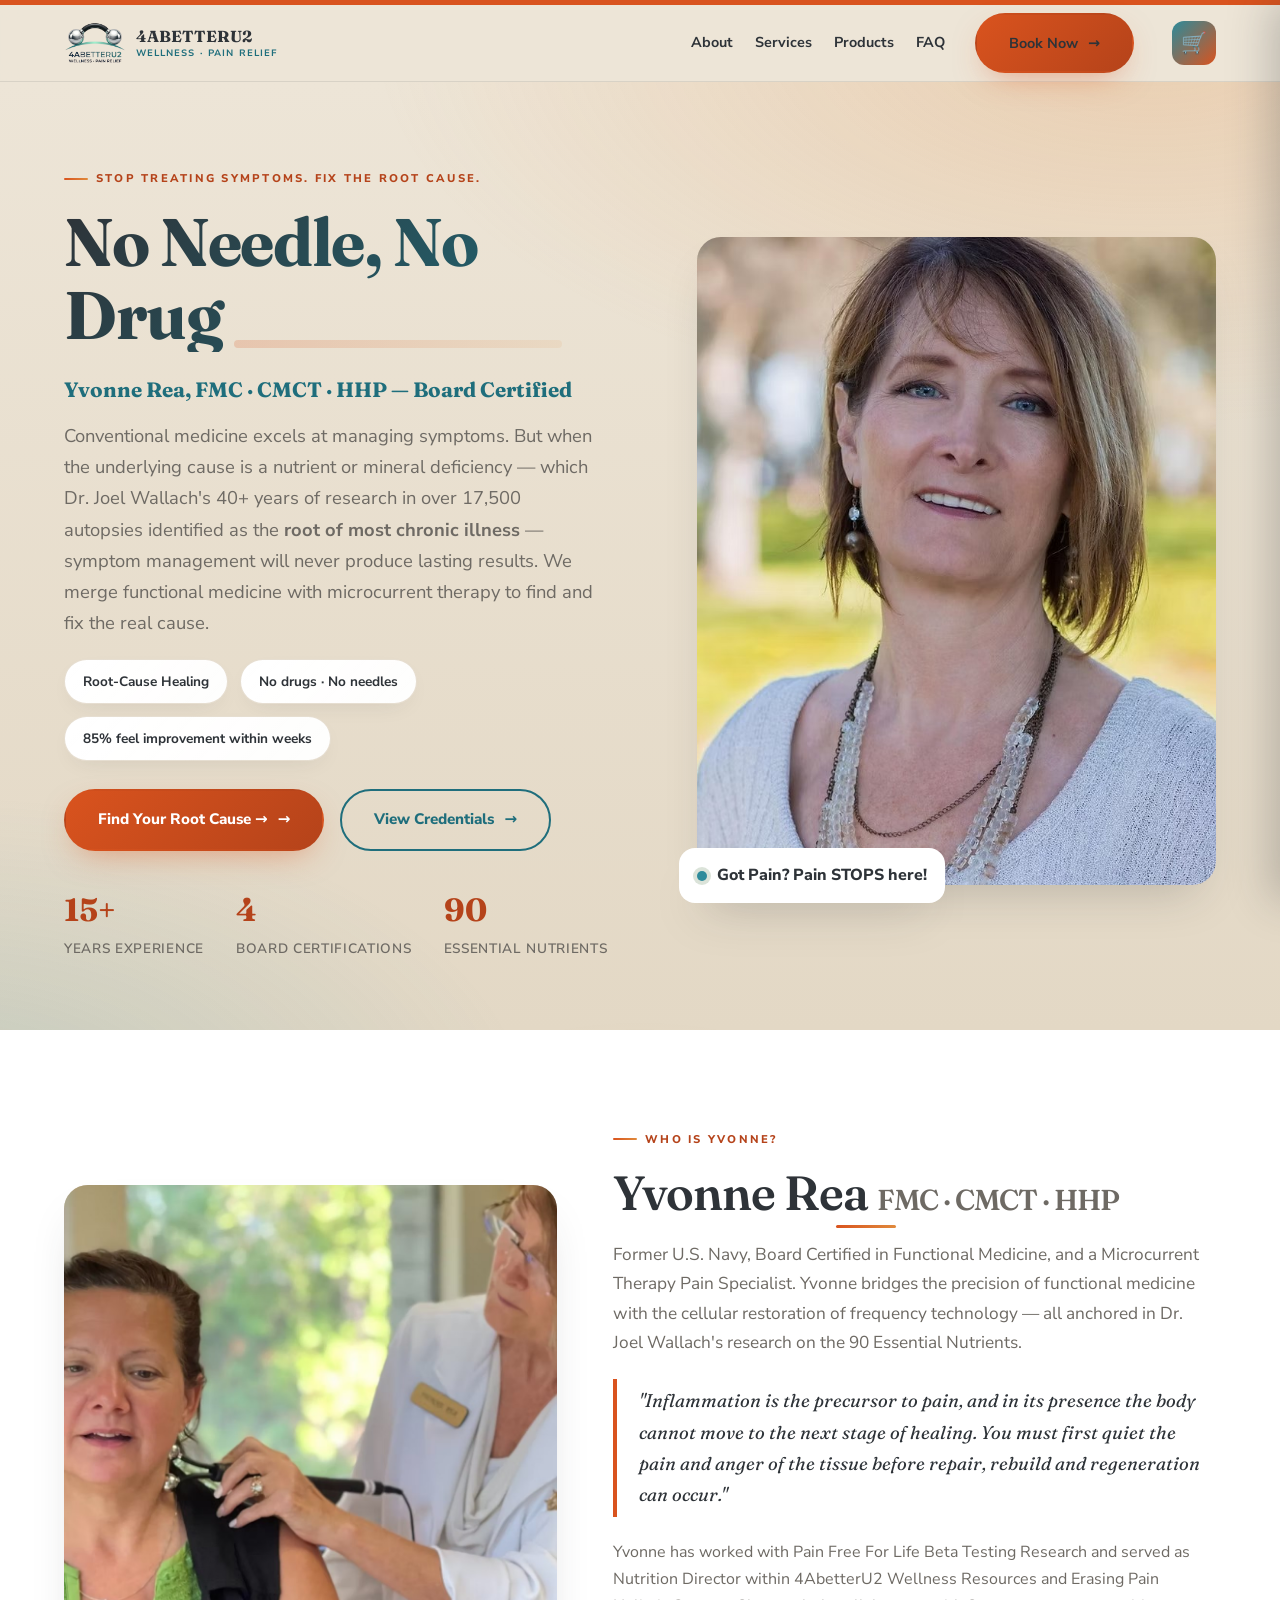
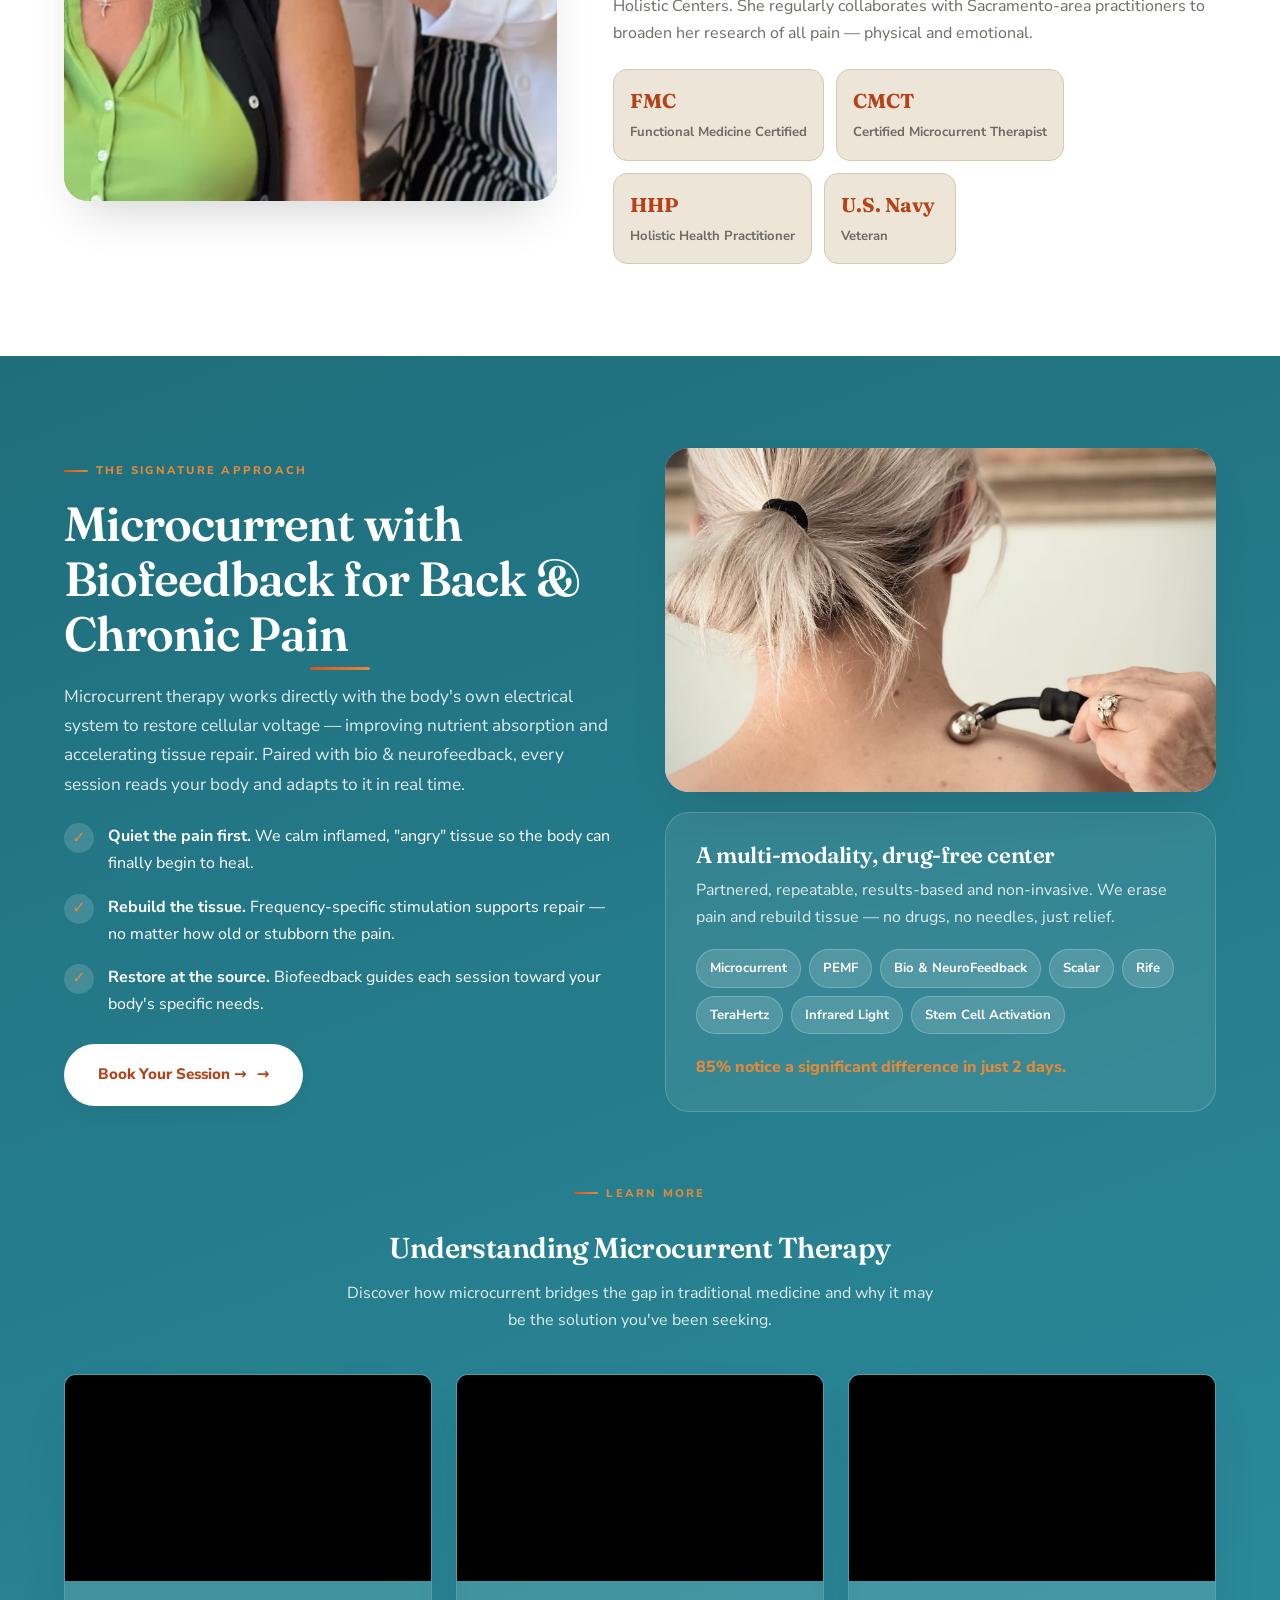
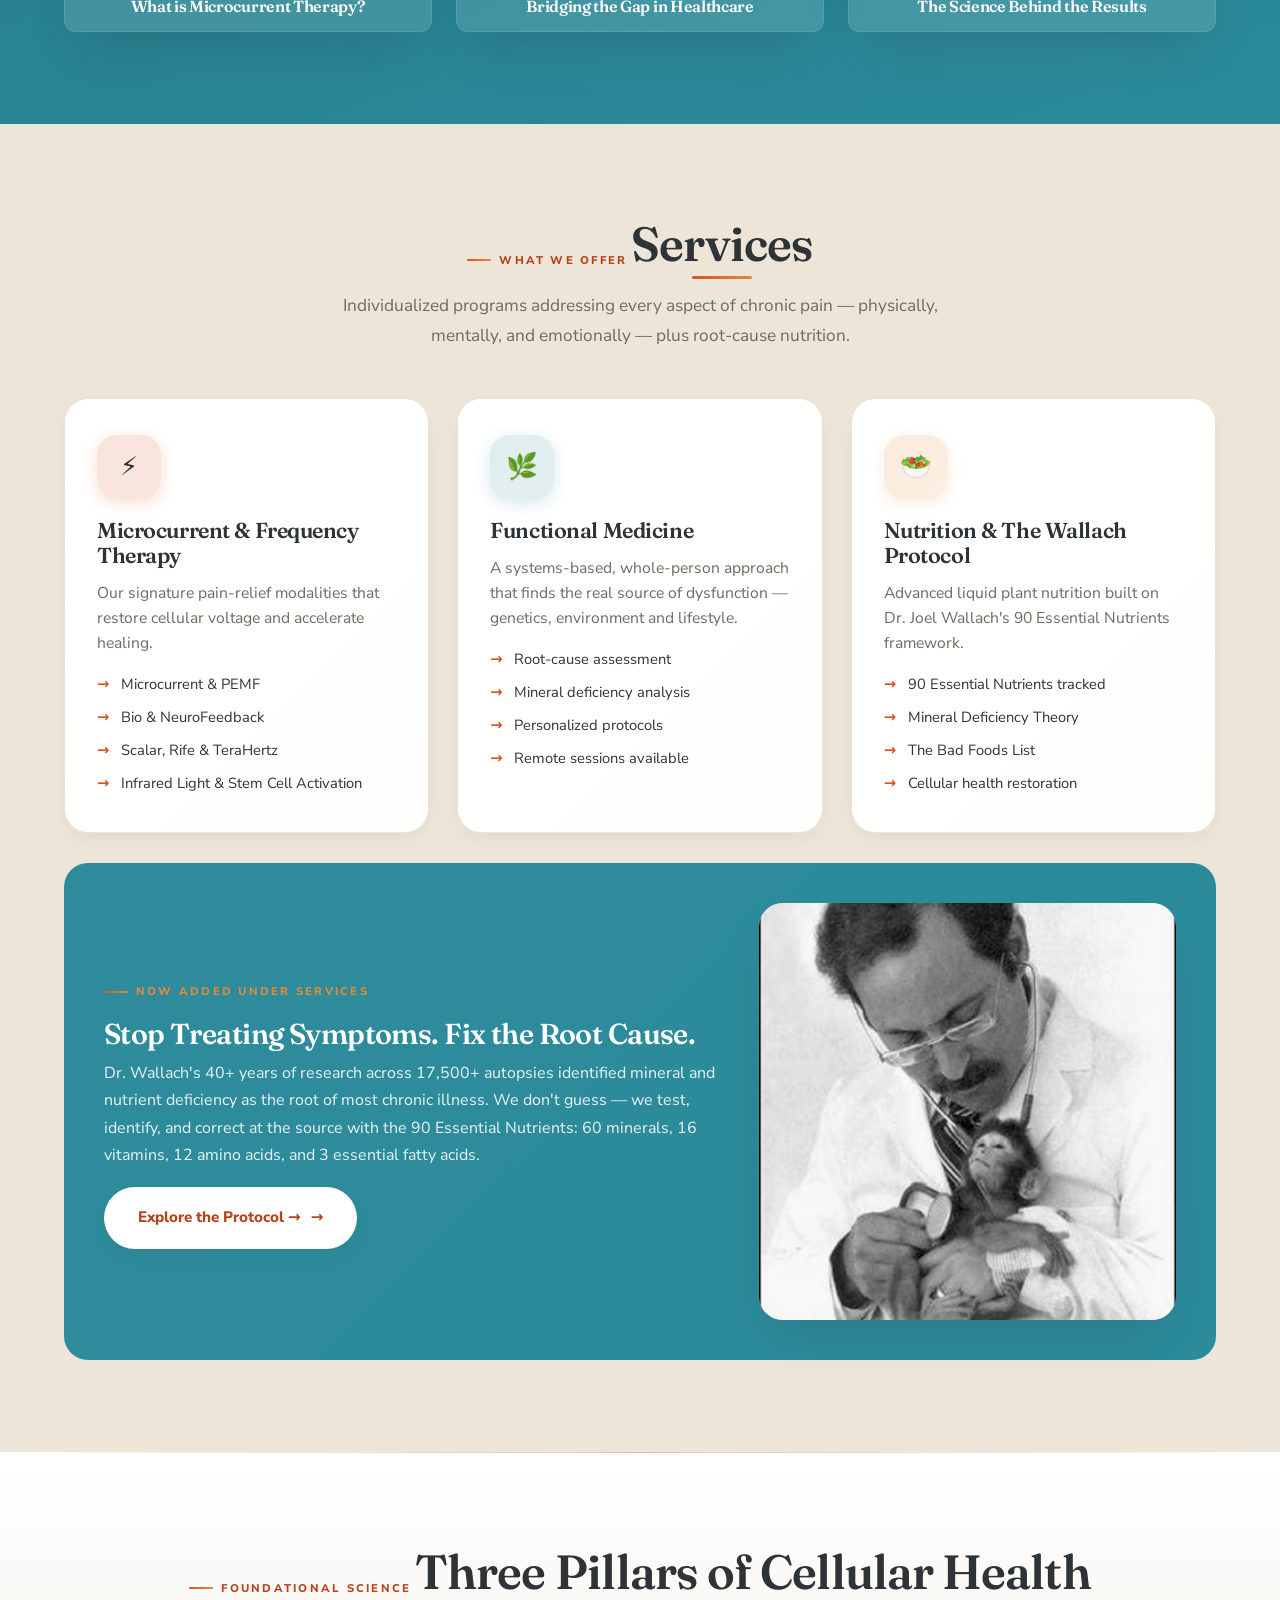
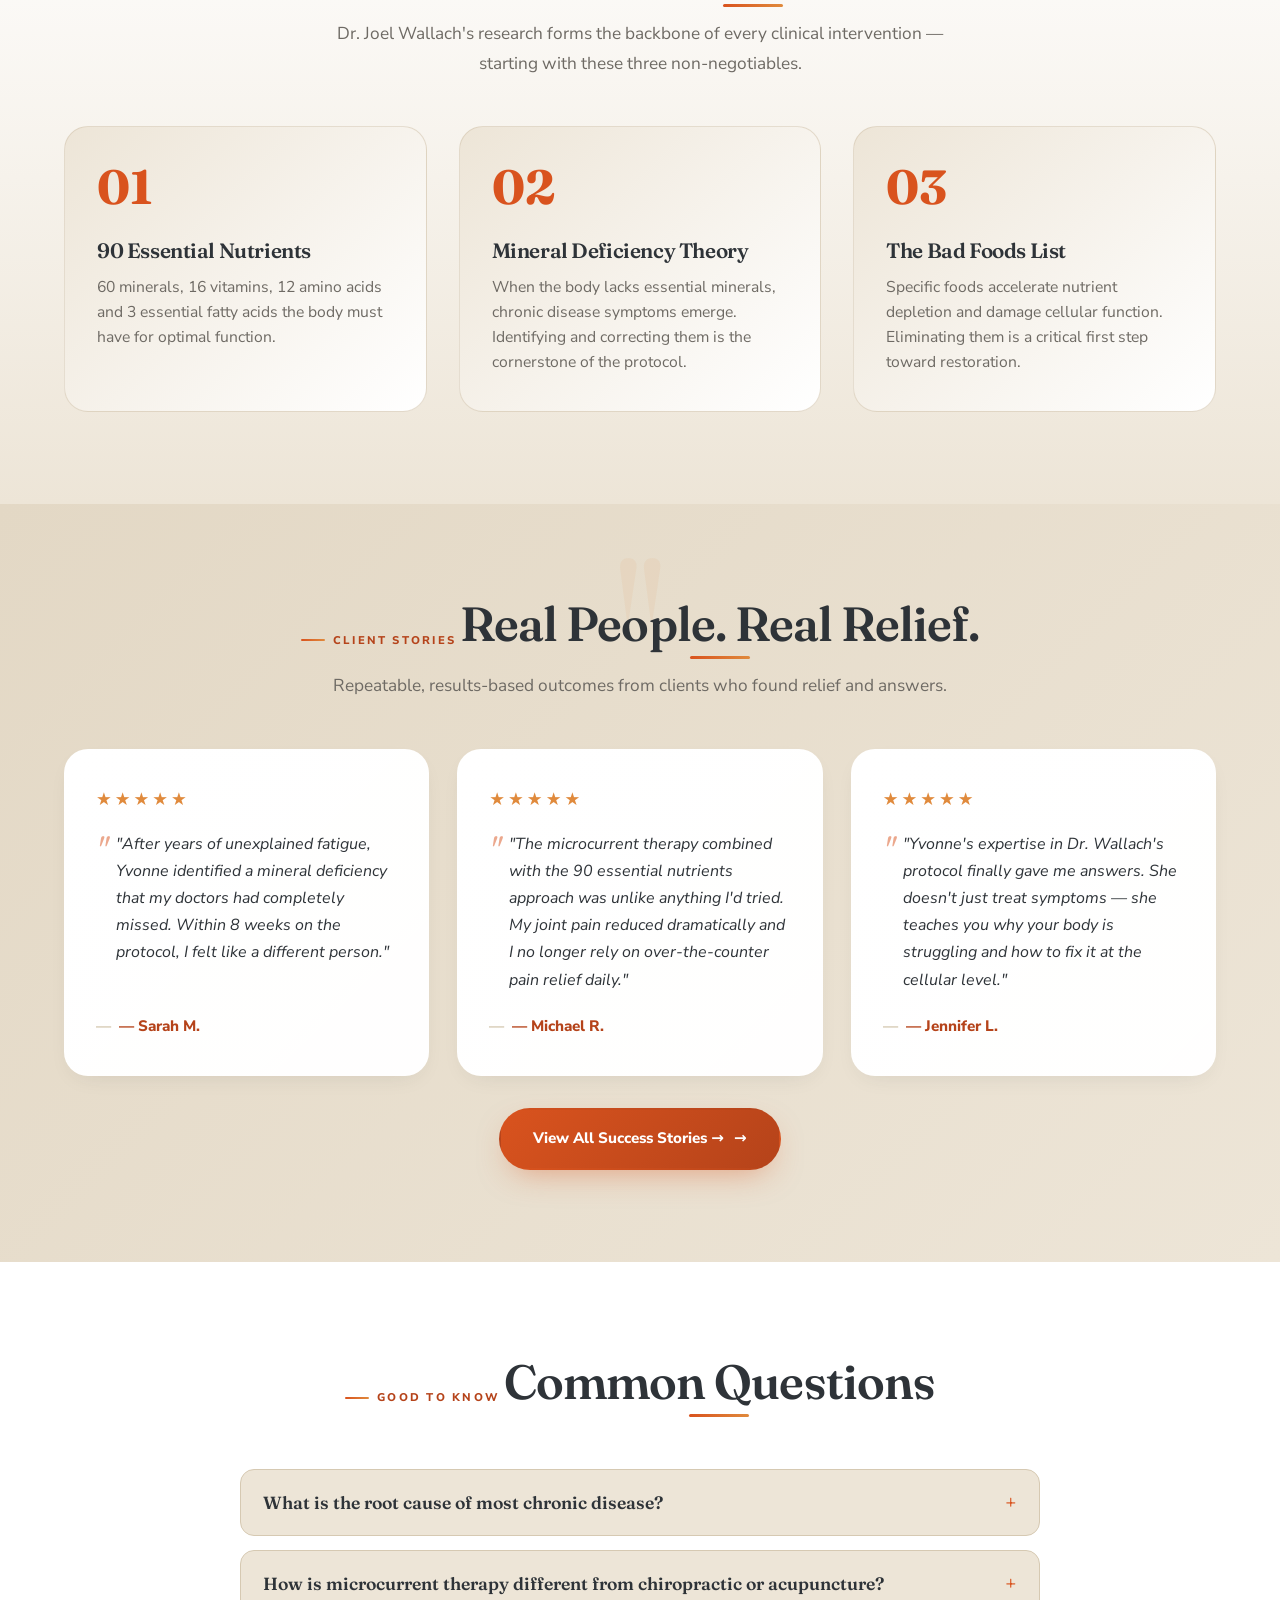
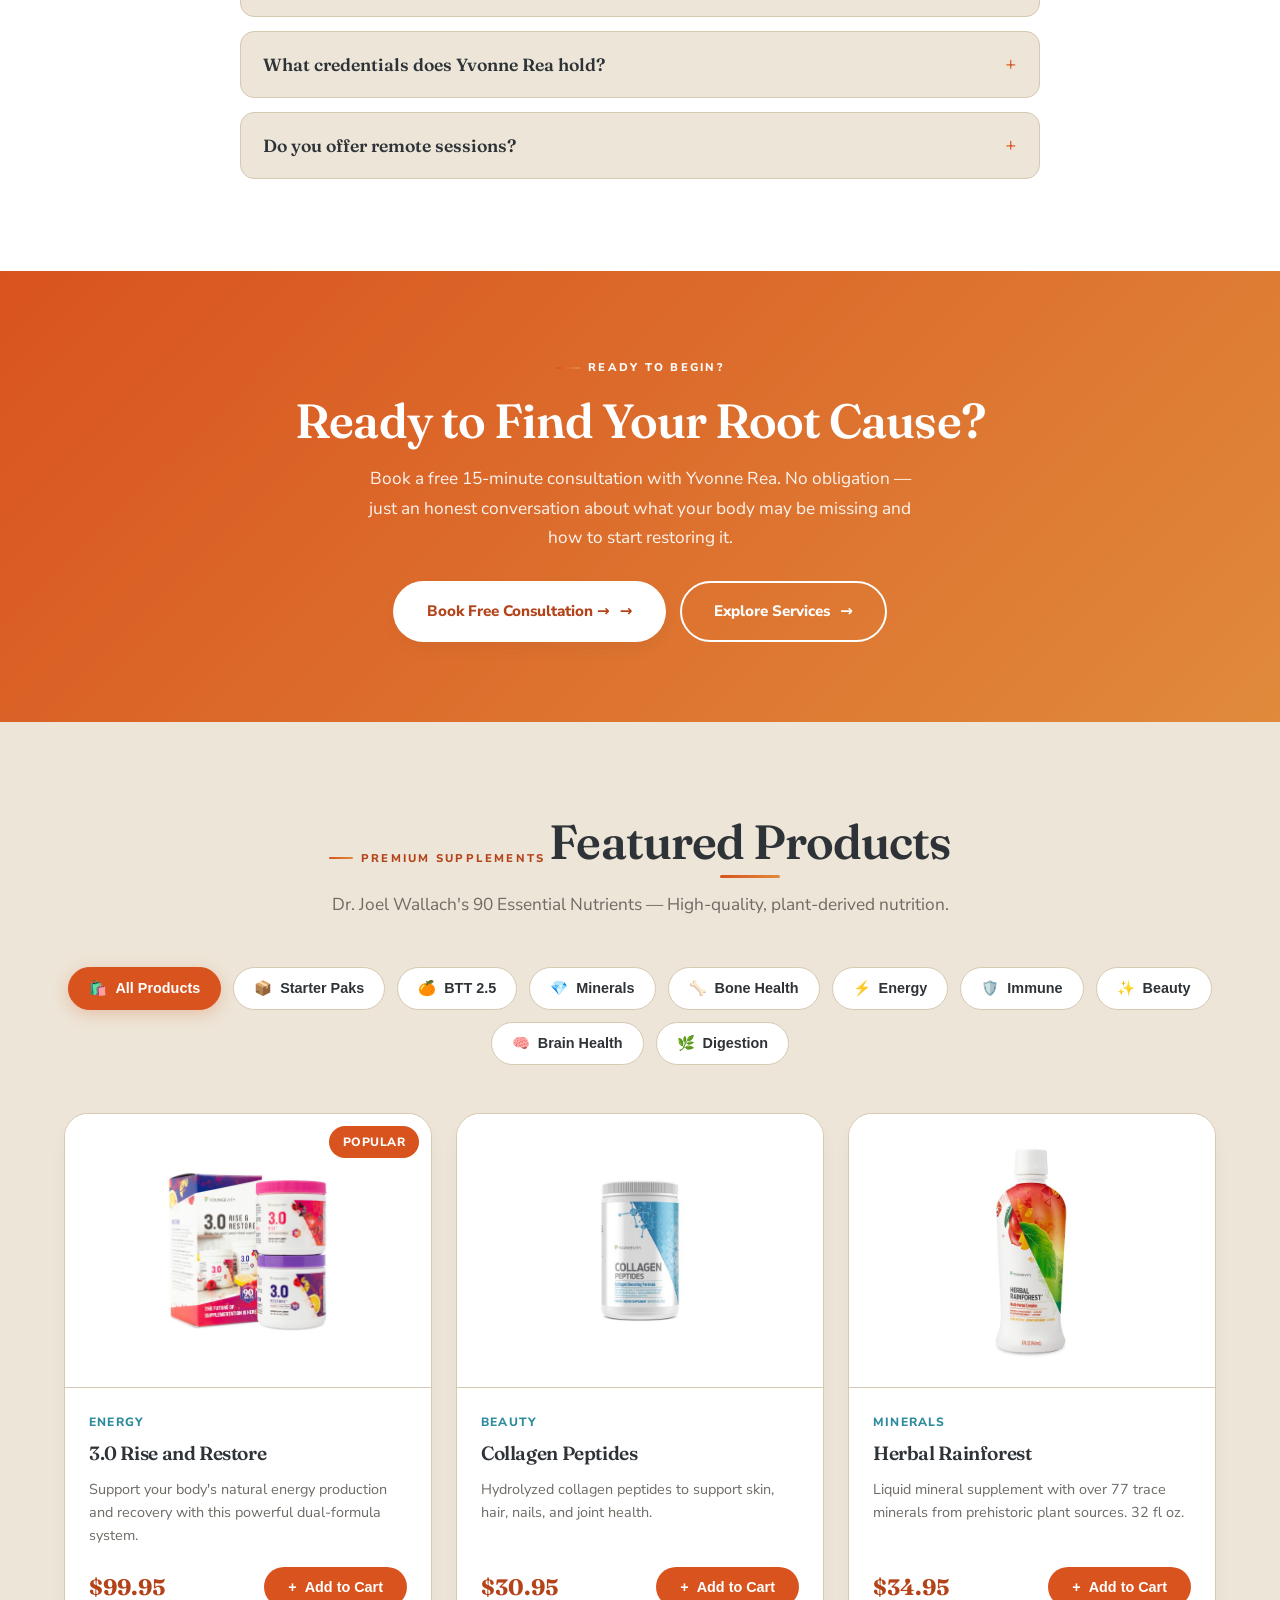
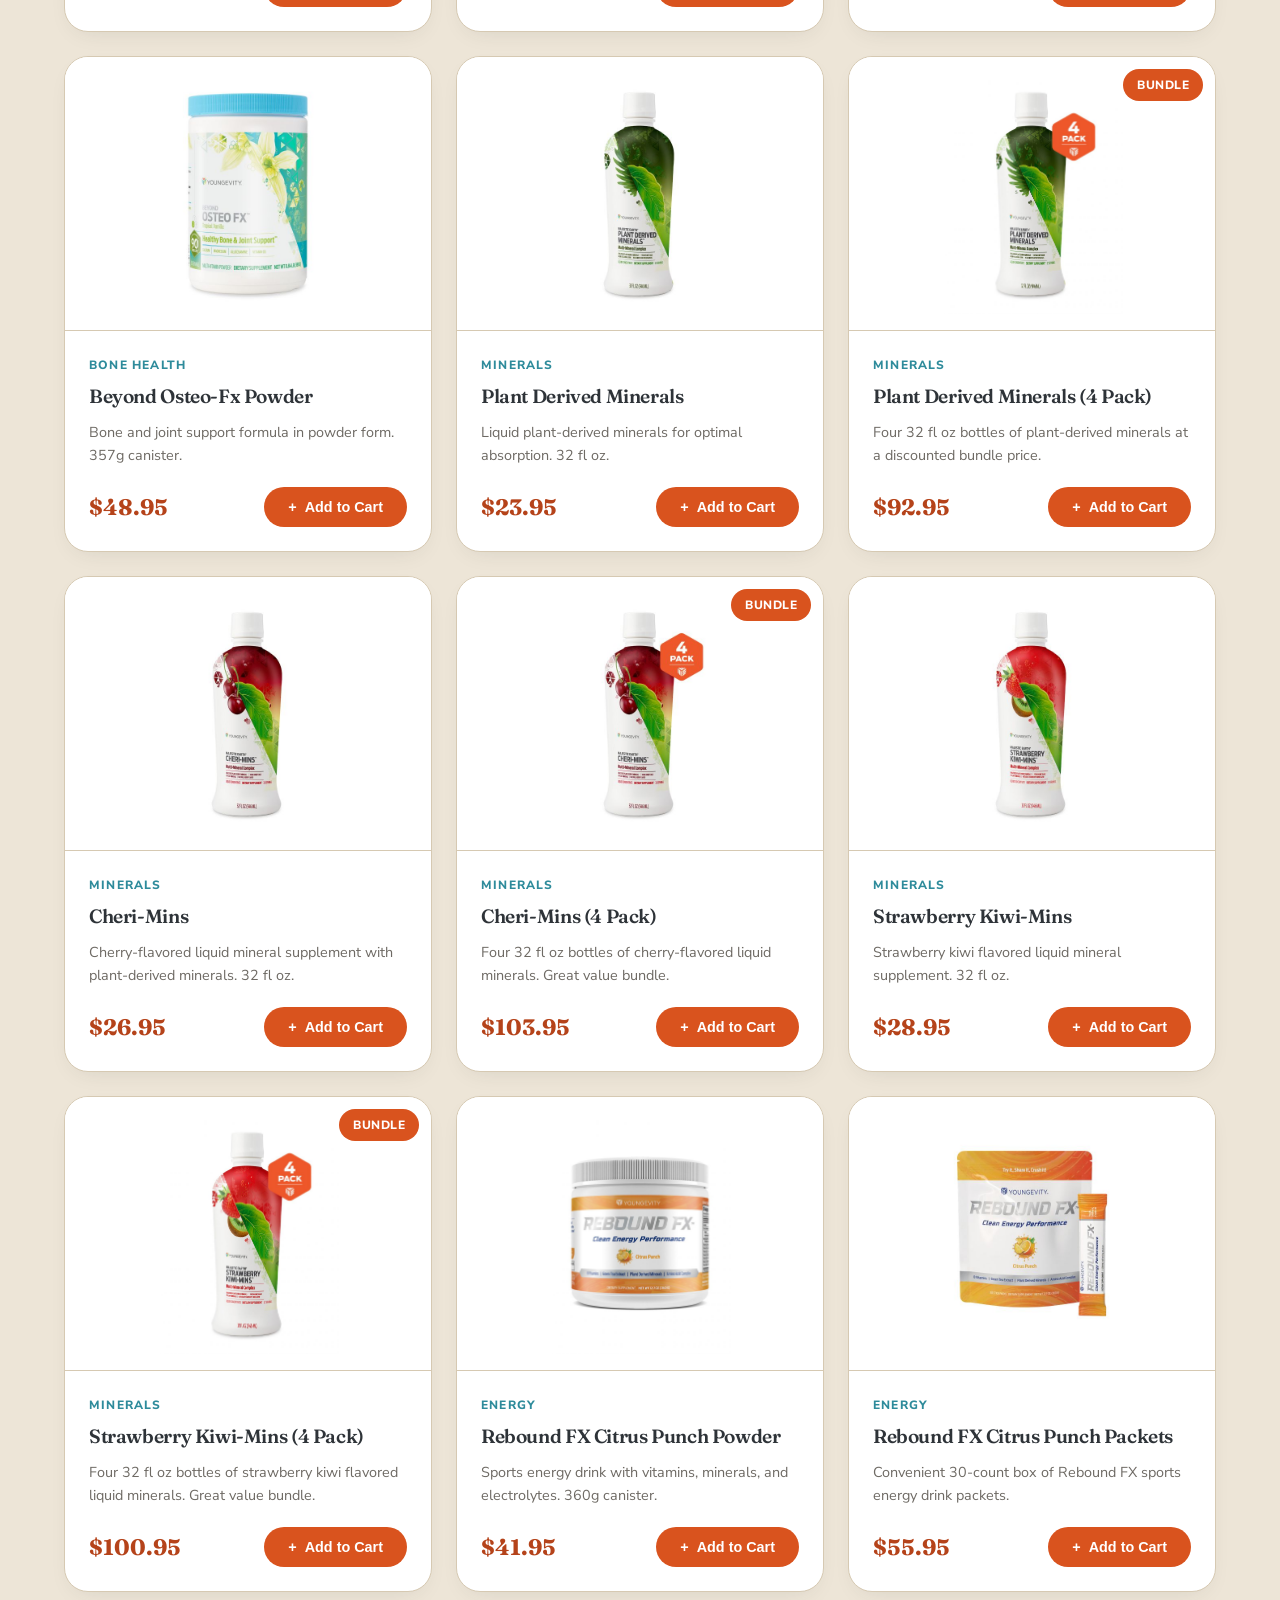
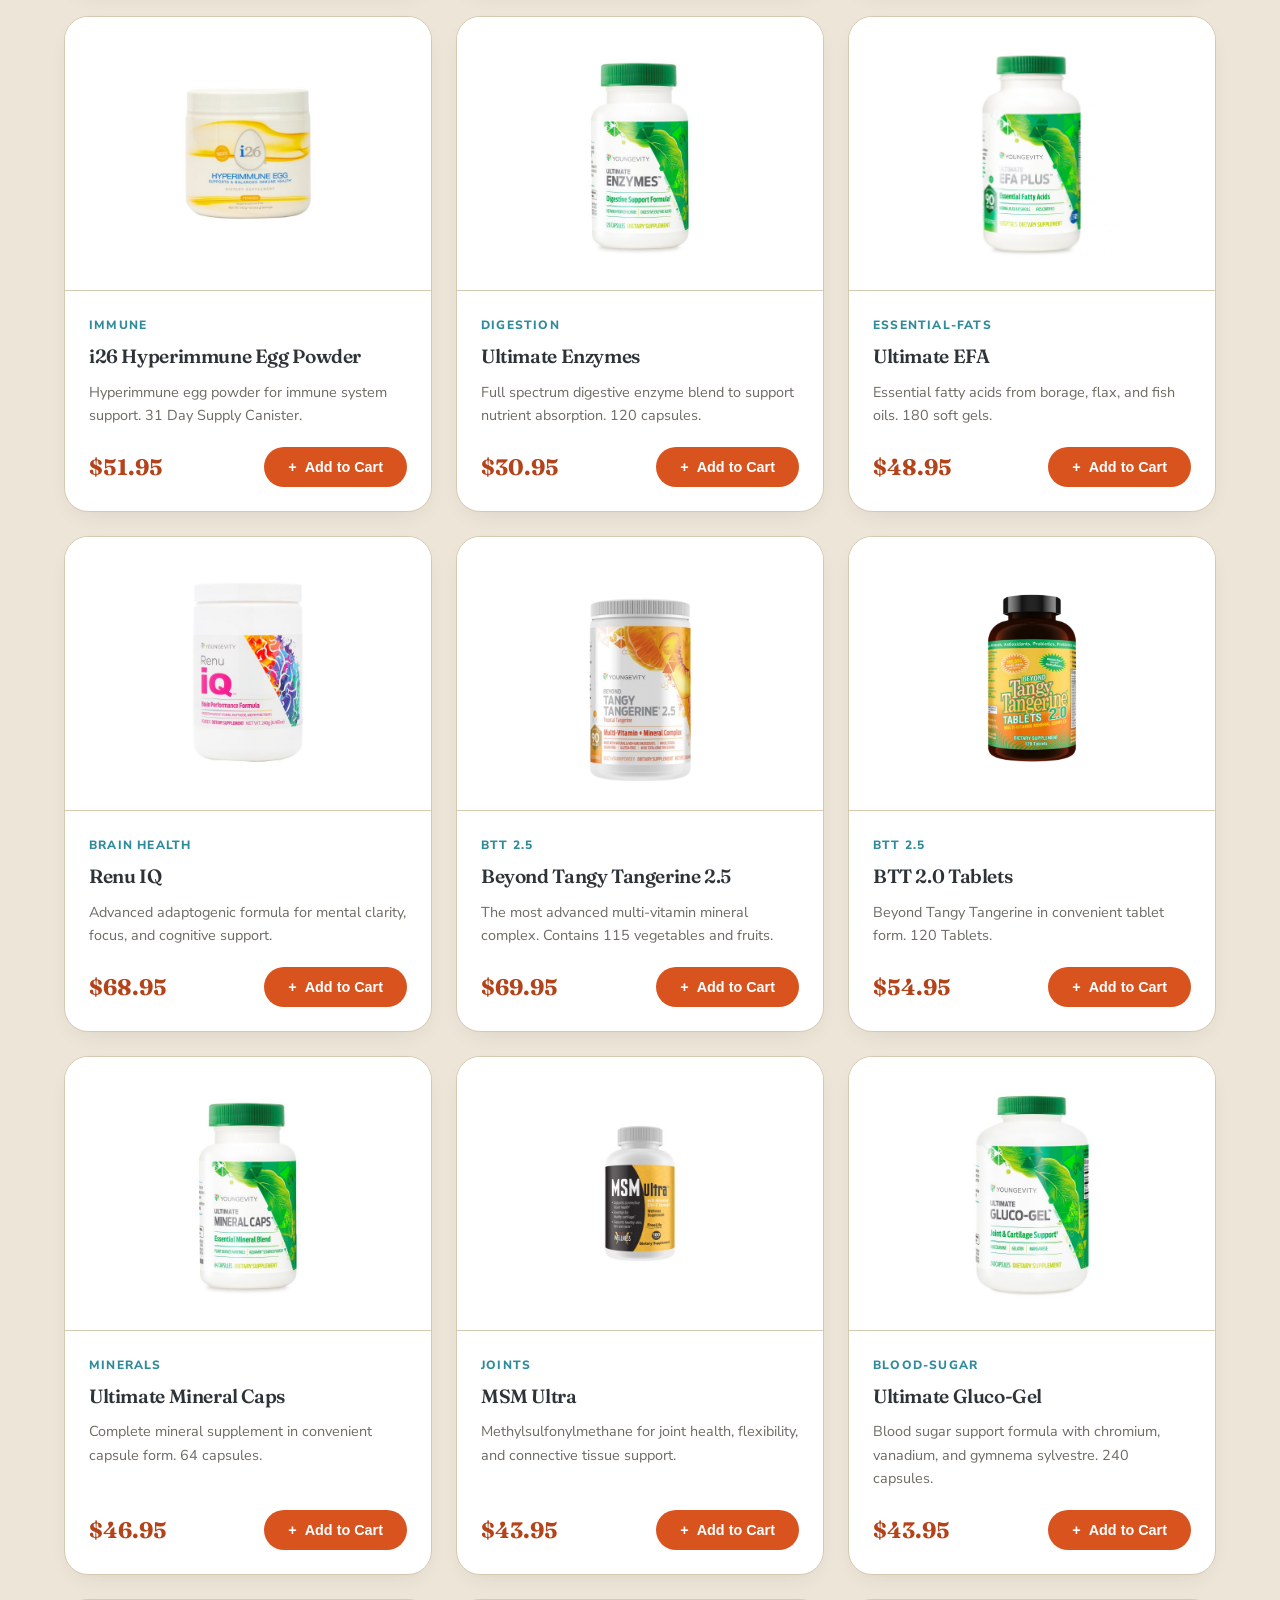
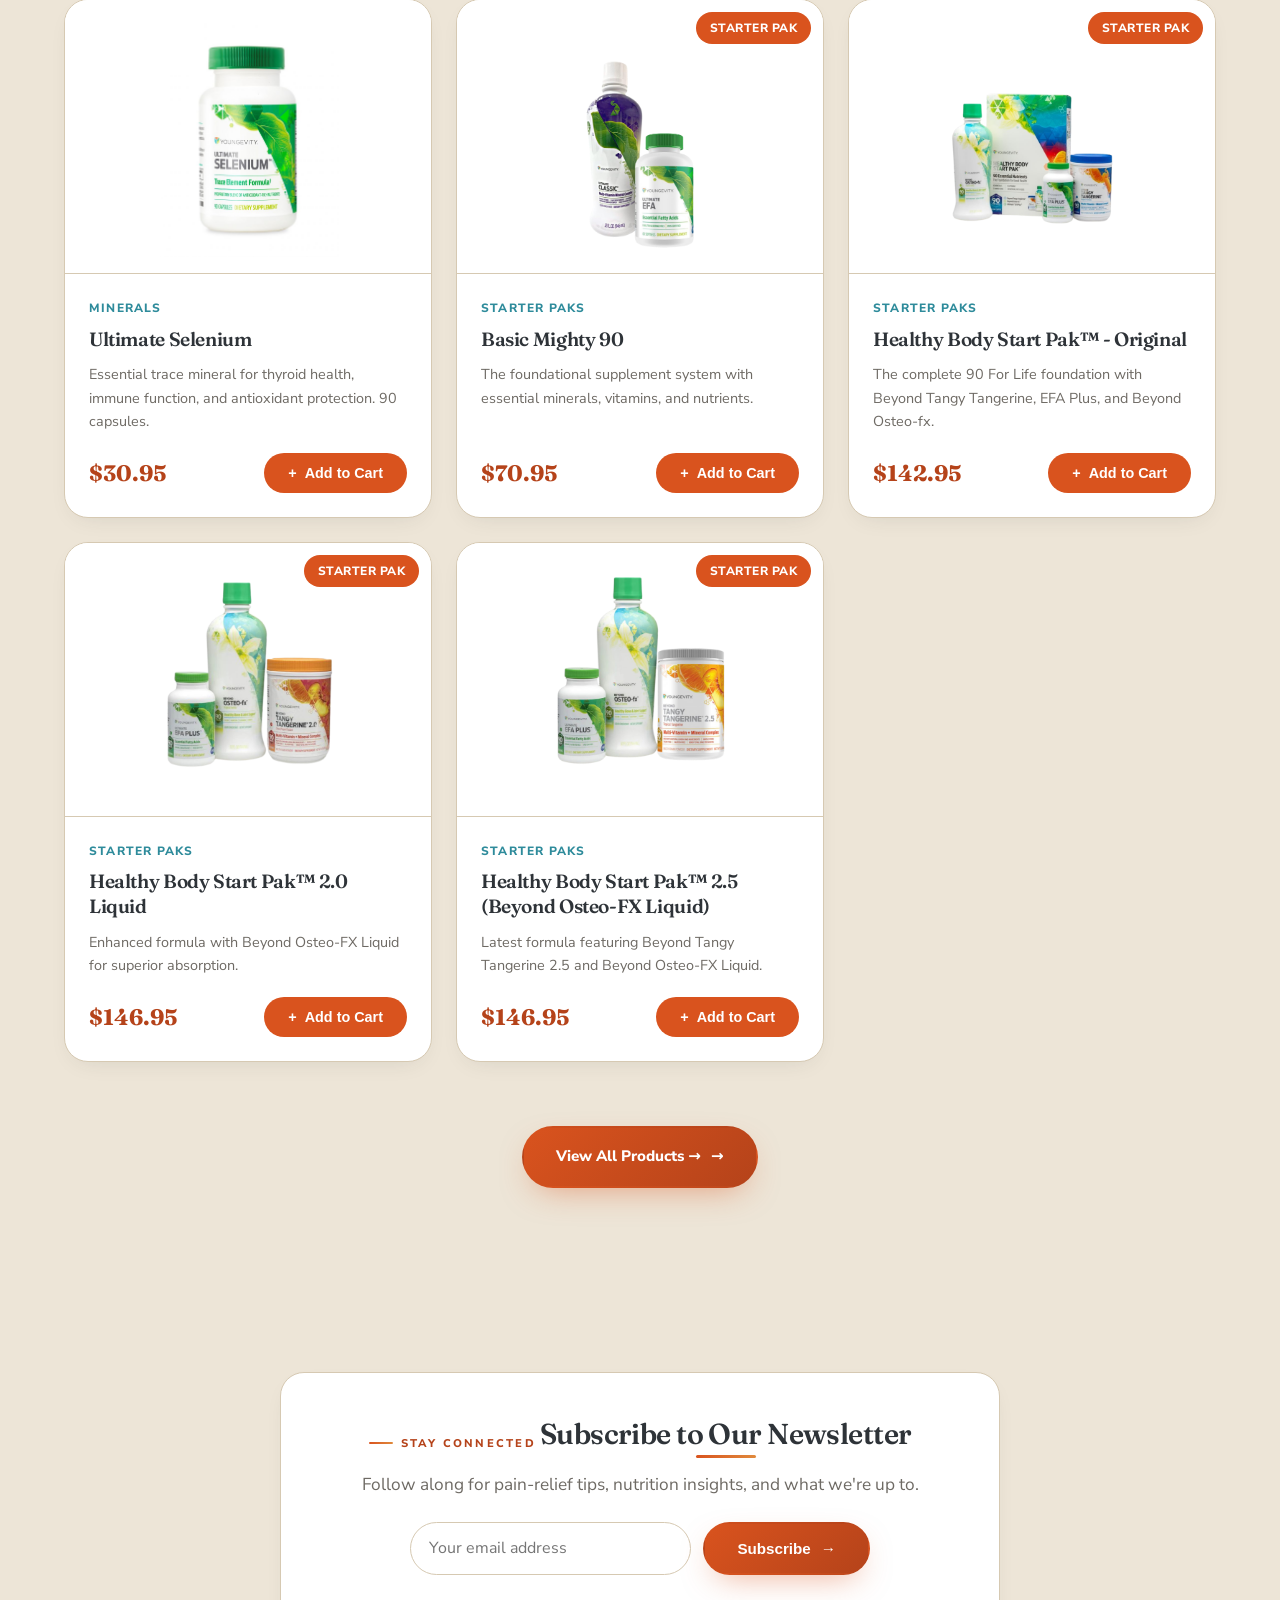
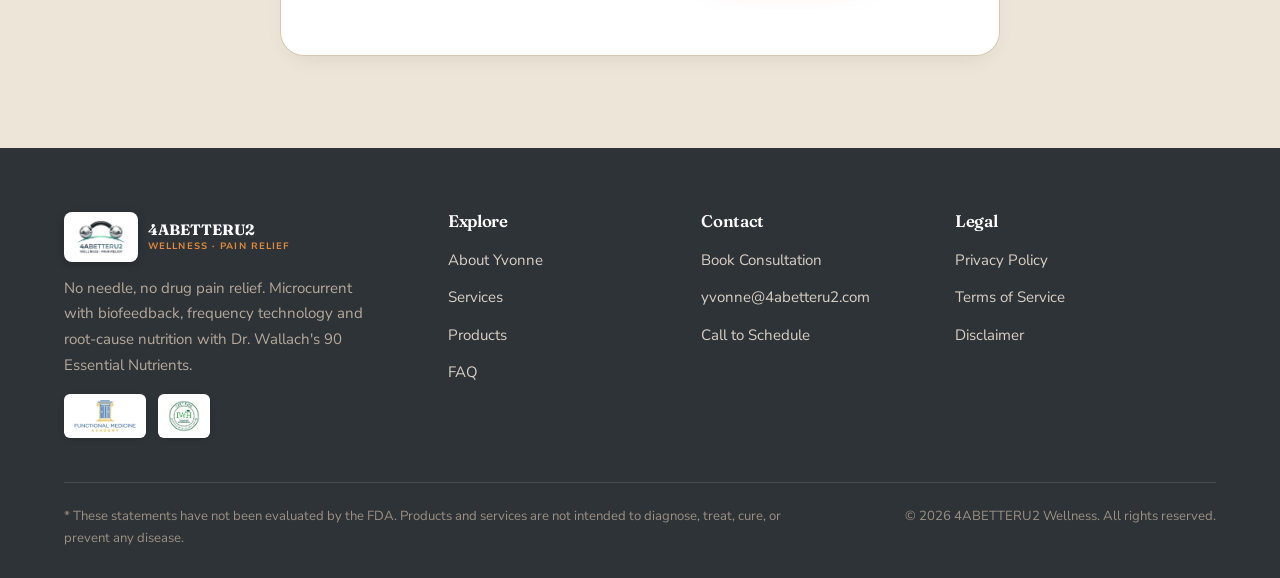
==== index.html @ 12b94f04 "Fix terminology: change 'Root-Cause Medicine' to 'Root-Cause Healing' - we use nutrition and therapi" ====
<!DOCTYPE html>
<html lang="en">
<head>
  <meta charset="UTF-8" />
  <meta name="viewport" content="width=device-width, initial-scale=1.0" />
  <meta http-equiv="X-UA-Compatible" content="IE=edge" />
  
  <!-- Primary SEO Meta Tags -->
  <title>4ABETTERU2 WELLNESS | Yvonne Rea — No Needle, No Drug Pain Relief</title>
  <meta name="description" content="Yvonne Rea, FMC · CMCT · HHP. No needle, no drug pain relief using Microcurrent with Biofeedback for back pain, plus root-cause nutrition with Dr. Wallach's 90 Essential Nutrients protocol. Book a free 15-minute consult." />
  <meta name="keywords" content="microcurrent therapy, biofeedback, chronic pain relief, back pain, Dr. Joel Wallach, 90 Essential Nutrients, Youngevity, functional medicine, holistic health, pain management without drugs" />
  <meta name="author" content="Yvonne Rea" />
  <meta name="robots" content="index, follow, max-image-preview:large, max-snippet:-1, max-video-preview:-1" />
  
  <!-- Canonical URL -->
  <link rel="canonical" href="https://www.4abetteru2.com/" />
  
  <!-- Open Graph / Facebook -->
  <meta property="og:type" content="website" />
  <meta property="og:url" content="https://www.4abetteru2.com/" />
  <meta property="og:title" content="4ABETTERU2 WELLNESS | Yvonne Rea — No Needle, No Drug Pain Relief" />
  <meta property="og:description" content="Experience lasting pain relief without drugs or needles. Microcurrent therapy with biofeedback plus Dr. Wallach's 90 Essential Nutrients protocol." />
  <meta property="og:image" content="https://www.4abetteru2.com/images/hero-yvonne.jpg" />
  <meta property="og:locale" content="en_US" />
  <meta property="og:site_name" content="4ABETTERU2 Wellness" />
  
  <!-- Twitter -->
  <meta property="twitter:card" content="summary_large_image" />
  <meta property="twitter:url" content="https://www.4abetteru2.com/" />
  <meta property="twitter:title" content="4ABETTERU2 WELLNESS | No Needle, No Drug Pain Relief" />
  <meta property="twitter:description" content="Experience lasting pain relief without drugs or needles. Microcurrent therapy with biofeedback." />
  <meta property="twitter:image" content="https://www.4abetteru2.com/images/hero-yvonne.jpg" />
  
  <!-- Favicon -->
  <link rel="icon" type="image/x-icon" href="images/favicon_io/favicon.ico" />
  <link rel="icon" type="image/png" sizes="16x16" href="images/favicon_io/favicon-16x16.png" />
  <link rel="icon" type="image/png" sizes="32x32" href="images/favicon_io/favicon-32x32.png" />
  <link rel="apple-touch-icon" sizes="180x180" href="images/favicon_io/apple-touch-icon.png" />
  <link rel="icon" type="image/png" sizes="192x192" href="images/favicon_io/android-chrome-192x192.png" />
  <link rel="icon" type="image/png" sizes="512x512" href="images/favicon_io/android-chrome-512x512.png" />
  <link rel="manifest" href="images/favicon_io/site.webmanifest" />
  
  <!-- Preconnect for Performance -->
  <link rel="preconnect" href="https://fonts.googleapis.com" />
  <link rel="preconnect" href="https://fonts.gstatic.com" crossorigin />
  <link rel="preconnect" href="https://www.youtube.com" />
  <link rel="preconnect" href="https://ygy1.com" />
  
  <!-- Stylesheets -->
  <link href="https://fonts.googleapis.com/css2?family=Fraunces:ital,opsz,wght@0,9..144,400;0,9..144,600;0,9..144,700;1,9..144,500&family=Nunito+Sans:wght@400;700;800;900&display=swap" rel="stylesheet" />
  <link rel="stylesheet" href="styles.css" />
  <link rel="stylesheet" href="cart.css" />
  
  <!-- Structured Data: Local Business -->
  <script type="application/ld+json">
  {
    "@context": "https://schema.org",
    "@type": "MedicalBusiness",
    "name": "4ABETTERU2 Wellness",
    "description": "No needle, no drug pain relief using Microcurrent with Biofeedback and Dr. Wallach's 90 Essential Nutrients protocol",
    "url": "https://www.4abetteru2.com/",
    "telephone": "+1-PHONE-NUMBER",
    "email": "yvonne@4abetteru2.com",
    "founder": {
      "@type": "Person",
      "name": "Yvonne Rea",
      "jobTitle": "Functional Medicine Certified Practitioner",
      "credential": "FMC, CMCT, HHP"
    },
    "medicalSpecialty": "Pain Management, Functional Medicine, Holistic Health",
    "serviceType": "Microcurrent Therapy, Biofeedback, Nutritional Consulting",
    "priceRange": "$$",
    "paymentAccepted": "Cash, Check, Credit Card",
    "openingHours": "Mo-Fr 09:00-17:00",
    "sameAs": [
      "https://dailywithdoc.com"
    ]
  }
  </script>
  
  <!-- Structured Data: Service -->
  <script type="application/ld+json">
  {
    "@context": "https://schema.org",
    "@type": "Service",
    "serviceType": "Pain Relief Therapy",
    "provider": {
      "@type": "MedicalBusiness",
      "name": "4ABETTERU2 Wellness"
    },
    "areaServed": {
      "@type": "Country",
      "name": "United States"
    },
    "hasOfferCatalog": {
      "@type": "OfferCatalog",
      "name": "Wellness Services",
      "itemListElement": [
        {
          "@type": "Offer",
          "itemOffered": {
            "@type": "Service",
            "name": "Microcurrent & Frequency Therapy"
          }
        },
        {
          "@type": "Offer",
          "itemOffered": {
            "@type": "Service",
            "name": "Functional Medicine Consultation"
          }
        },
        {
          "@type": "Offer",
          "itemOffered": {
            "@type": "Service",
            "name": "90 For Life Nutritional Protocol"
          }
        }
      ]
    }
  }
  </script>
</head>
<body>

  <!-- ============== HEADER ============== -->
  <header class="site-header">
    <div class="container nav">
      <a href="index.html" class="brand">
        <img src="images/logo.png" alt="4ABETTERU2 Wellness Logo" class="brand-logo" />
        <span>4ABETTERU2<small>Wellness · Pain Relief</small></span>
      </a>
      <nav>
        <button class="nav-toggle" id="navToggle" aria-label="Toggle navigation"><span></span><span></span><span></span></button>
        <ul class="nav-links" id="navLinks">
          <li><a href="about.html">About</a></li>
          <li><a href="services.html">Services</a></li>
          <li><a href="products.html">Products</a></li>
          <li><a href="faq.html">FAQ</a></li>
          <li class="nav-cta"><a href="contact.html" class="btn btn-primary">Book Now</a></li>
          <li class="cart-icon-wrap">
            <button id="cartToggle" class="cart-icon" aria-label="Shopping Cart">
              🛒
              <span class="cart-count" id="cartCount" style="display:none">0</span>
            </button>
          </li>
        </ul>
      </nav>
    </div>
  </header>

  <!-- ============== HERO ============== -->
  <section class="hero" id="home">
    <div class="container hero-grid">
      <div>
        <span class="eyebrow">Stop Treating Symptoms. Fix the Root Cause.</span>
        <h1>No Needle, No Drug <span class="accent">Pain Relief</span></h1>
        <p class="tagline">Yvonne Rea, FMC · CMCT · HHP — Board Certified</p>
        <p class="lead">Conventional medicine excels at managing symptoms. But when the underlying cause is a nutrient or mineral deficiency — which Dr. Joel Wallach's 40+ years of research in over 17,500 autopsies identified as the <strong>root of most chronic illness</strong> — symptom management will never produce lasting results. We merge functional medicine with microcurrent therapy to find and fix the real cause.</p>
        <div class="hero-badges">
          <span class="pill">Root-Cause Healing</span>
          <span class="pill">No drugs · No needles</span>
          <span class="pill">85% feel improvement within weeks</span>
        </div>
        <div class="hero-cta">
          <a href="contact.html" class="btn btn-primary">Find Your Root Cause →</a>
          <a href="about.html" class="btn btn-ghost">View Credentials</a>
        </div>
        <div class="hero-stat">
          <div><div class="num">15+</div><div class="lbl">Years Experience</div></div>
          <div><div class="num">4</div><div class="lbl">Board Certifications</div></div>
          <div><div class="num">90</div><div class="lbl">Essential Nutrients</div></div>
        </div>
      </div>
      <div class="hero-photo-wrap">
        <div class="photo-frame hero-photo">
          <img src="images/hero-yvonne.jpg" alt="Yvonne Rea helping a client" onerror="markEmpty(this)" />
          <span class="photo-label"><span class="ico">📷</span>Add your hero photo<br><code>images/hero-yvonne.jpg</code></span>
        </div>
        <div class="hero-photo-deco"><span class="dot"></span> Got Pain? Pain STOPS here!</div>
      </div>
    </div>
  </section>

  <!-- ============== WHO IS YVONNE ============== -->
  <section class="section about" id="about">
    <div class="container about-grid">
      <div class="photo-frame about-photo">
        <img src="images/yvonne-portrait.jpg" alt="Yvonne Rea, FMC CMCT HHP" onerror="markEmpty(this)" />
        <span class="photo-label"><span class="ico">📷</span>Add Yvonne's portrait<br><code>images/yvonne-portrait.jpg</code></span>
      </div>
      <div>
        <span class="eyebrow">Who Is Yvonne?</span>
        <h2 class="section-title">Yvonne Rea <span style="font-size:.6em;color:var(--muted)">FMC · CMCT · HHP</span></h2>
        <p class="section-lead" style="max-width:none">Former U.S. Navy, Board Certified in Functional Medicine, and a Microcurrent Therapy Pain Specialist. Yvonne bridges the precision of functional medicine with the cellular restoration of frequency technology &mdash; all anchored in Dr. Joel Wallach's research on the 90 Essential Nutrients.</p>
        <blockquote class="quote">"Inflammation is the precursor to pain, and in its presence the body cannot move to the next stage of healing. You must first quiet the pain and anger of the tissue before repair, rebuild and regeneration can occur."</blockquote>
        <p style="color:var(--muted)">Yvonne has worked with Pain Free For Life Beta Testing Research and served as Nutrition Director within 4AbetterU2 Wellness Resources and Erasing Pain Holistic Centers. She regularly collaborates with Sacramento-area practitioners to broaden her research of all pain &mdash; physical and emotional.</p>
        <div class="creds">
          <div class="cred"><b>FMC</b><span>Functional Medicine Certified</span></div>
          <div class="cred"><b>CMCT</b><span>Certified Microcurrent Therapist</span></div>
          <div class="cred"><b>HHP</b><span>Holistic Health Practitioner</span></div>
          <div class="cred"><b>U.S. Navy</b><span>Veteran</span></div>
        </div>
      </div>
    </div>
  </section>

  <!-- ============== MICROCURRENT + BIOFEEDBACK FEATURE ============== -->
  <section class="section feature" id="microcurrent">
    <div class="container">
      <div class="feature-grid">
        <div>
          <span class="eyebrow">The Signature Approach</span>
          <h2 class="section-title">Microcurrent with Biofeedback for Back &amp; Chronic Pain</h2>
          <p class="section-lead">Microcurrent therapy works directly with the body's own electrical system to restore cellular voltage &mdash; improving nutrient absorption and accelerating tissue repair. Paired with bio &amp; neurofeedback, every session reads your body and adapts to it in real time.</p>
          <ul class="feature-list">
            <li><span class="tick">✓</span><span><strong>Quiet the pain first.</strong> We calm inflamed, "angry" tissue so the body can finally begin to heal.</span></li>
            <li><span class="tick">✓</span><span><strong>Rebuild the tissue.</strong> Frequency-specific stimulation supports repair &mdash; no matter how old or stubborn the pain.</span></li>
            <li><span class="tick">✓</span><span><strong>Restore at the source.</strong> Biofeedback guides each session toward your body's specific needs.</span></li>
          </ul>
          <a href="#contact" class="btn btn-light" style="margin-top:26px">Book Your Session →</a>
        </div>
        <div class="feature-visual">
        <div class="photo-frame feature-photo">
          <img src="images/microcurrent.jpg" alt="Microcurrent therapy applied to the back" onerror="markEmpty(this)" />
          <span class="photo-label"><span class="ico">📷</span>Add a treatment photo<br><code>images/microcurrent.jpg</code></span>
        </div>
        <div class="feature-card">
          <h3>A multi-modality, drug-free center</h3>
          <p style="color:rgba(255,255,255,.85)">Partnered, repeatable, results-based and non-invasive. We erase pain and rebuild tissue &mdash; no drugs, no needles, just relief.</p>
          <div class="modality-chips">
            <span>Microcurrent</span><span>PEMF</span><span>Bio &amp; NeuroFeedback</span>
            <span>Scalar</span><span>Rife</span><span>TeraHertz</span>
            <span>Infrared Light</span><span>Stem Cell Activation</span>
          </div>
          <p style="margin-top:20px;font-weight:800;color:var(--gold)">85% notice a significant difference in just 2 days.</p>
        </div>
        </div>
      </div>
      
      <!-- Educational Videos -->
      <div class="video-section" style="margin-top: 64px;">
        <div class="center" style="margin-bottom: 40px;">
          <span class="eyebrow" style="color: var(--gold);">Learn More</span>
          <h3 style="font-size: 1.8rem; color: #fff; margin-top: 12px;">Understanding Microcurrent Therapy</h3>
          <p style="color: rgba(255,255,255,0.85); max-width: 600px; margin: 16px auto 0;">Discover how microcurrent bridges the gap in traditional medicine and why it may be the solution you've been seeking.</p>
        </div>
        <div class="video-grid" style="grid-template-columns: repeat(3, 1fr);">
          <div class="video-card">
            <div class="video-wrap">
              <iframe 
                src="https://www.youtube.com/embed/eZuGCB9DbtA" 
                title="What is Microcurrent Therapy"
                frameborder="0" 
                allow="accelerometer; autoplay; clipboard-write; encrypted-media; gyroscope; picture-in-picture" 
                allowfullscreen>
              </iframe>
            </div>
            <h3>What is Microcurrent Therapy?</h3>
          </div>
          <div class="video-card">
            <div class="video-wrap">
              <iframe 
                src="https://www.youtube.com/embed/bnw_QSwsF90" 
                title="Bridging the Gap in Healthcare"
                frameborder="0" 
                allow="accelerometer; autoplay; clipboard-write; encrypted-media; gyroscope; picture-in-picture" 
                allowfullscreen>
              </iframe>
            </div>
            <h3>Bridging the Gap in Healthcare</h3>
          </div>
          <div class="video-card">
            <div class="video-wrap">
              <iframe 
                src="https://www.youtube.com/embed/mUH4Co2wE-I" 
                title="The Science Behind Microcurrent"
                frameborder="0" 
                allow="accelerometer; autoplay; clipboard-write; encrypted-media; gyroscope; picture-in-picture" 
                allowfullscreen>
              </iframe>
            </div>
            <h3>The Science Behind the Results</h3>
          </div>
        </div>
      </div>
    </div>
  </section>

  <!-- ============== SERVICES (with NUTRITION under services) ============== -->
  <section class="section services" id="services">
    <div class="container">
      <div class="center">
        <span class="eyebrow">What We Offer</span>
        <h2 class="section-title">Services</h2>
        <p class="section-lead">Individualized programs addressing every aspect of chronic pain &mdash; physically, mentally, and emotionally &mdash; plus root-cause nutrition.</p>
      </div>
      <div class="service-cards">
        <div class="s-card">
          <div class="s-icon coral">⚡</div>
          <h3>Microcurrent &amp; Frequency Therapy</h3>
          <p>Our signature pain-relief modalities that restore cellular voltage and accelerate healing.</p>
          <ul>
            <li>Microcurrent &amp; PEMF</li>
            <li>Bio &amp; NeuroFeedback</li>
            <li>Scalar, Rife &amp; TeraHertz</li>
            <li>Infrared Light &amp; Stem Cell Activation</li>
          </ul>
        </div>
        <div class="s-card">
          <div class="s-icon sage">🌿</div>
          <h3>Functional Medicine</h3>
          <p>A systems-based, whole-person approach that finds the real source of dysfunction &mdash; genetics, environment and lifestyle.</p>
          <ul>
            <li>Root-cause assessment</li>
            <li>Mineral deficiency analysis</li>
            <li>Personalized protocols</li>
            <li>Remote sessions available</li>
          </ul>
        </div>
        <div class="s-card">
          <div class="s-icon gold">🥗</div>
          <h3>Nutrition &amp; The Wallach Protocol</h3>
          <p>Advanced liquid plant nutrition built on Dr. Joel Wallach's 90 Essential Nutrients framework.</p>
          <ul>
            <li>90 Essential Nutrients tracked</li>
            <li>Mineral Deficiency Theory</li>
            <li>The Bad Foods List</li>
            <li>Cellular health restoration</li>
          </ul>
        </div>
      </div>

      <!-- Nutrition banner -->
      <div class="nutrition-banner" id="nutrition">
        <div>
          <span class="eyebrow">Now Added Under Services</span>
          <h3>Stop Treating Symptoms. Fix the Root Cause.</h3>
          <p>Dr. Wallach's 40+ years of research across 17,500+ autopsies identified mineral and nutrient deficiency as the root of most chronic illness. We don't guess &mdash; we test, identify, and correct at the source with the 90 Essential Nutrients: 60 minerals, 16 vitamins, 12 amino acids, and 3 essential fatty acids.</p>
          <a href="products.html" class="btn btn-light" style="margin-top:18px">Explore the Protocol →</a>
        </div>
        <div class="photo-frame" style="aspect-ratio:1/1">
          <img src="images/Dr%20Wallach.jpg" alt="Dr. Joel Wallach - Founder of the 90 Essential Nutrients protocol" />
        </div>
      </div>
    </div>
  </section>

  <!-- ============== THREE PILLARS ============== -->
  <section class="section pillars">
    <div class="container">
      <div class="center">
        <span class="eyebrow">Foundational Science</span>
        <h2 class="section-title">Three Pillars of Cellular Health</h2>
        <p class="section-lead">Dr. Joel Wallach's research forms the backbone of every clinical intervention &mdash; starting with these three non-negotiables.</p>
      </div>
      <div class="pillar-cards">
        <div class="p-card"><div class="num">01</div><h3>90 Essential Nutrients</h3><p>60 minerals, 16 vitamins, 12 amino acids and 3 essential fatty acids the body must have for optimal function.</p></div>
        <div class="p-card"><div class="num">02</div><h3>Mineral Deficiency Theory</h3><p>When the body lacks essential minerals, chronic disease symptoms emerge. Identifying and correcting them is the cornerstone of the protocol.</p></div>
        <div class="p-card"><div class="num">03</div><h3>The Bad Foods List</h3><p>Specific foods accelerate nutrient depletion and damage cellular function. Eliminating them is a critical first step toward restoration.</p></div>
      </div>
    </div>
  </section>

  <!-- ============== TESTIMONIALS ============== -->
  <section class="section testimonials" id="stories">
    <div class="container">
      <div class="center">
        <span class="eyebrow">Client Stories</span>
        <h2 class="section-title">Real People. Real Relief.</h2>
        <p class="section-lead">Repeatable, results-based outcomes from clients who found relief and answers.</p>
      </div>
      <div class="t-cards">
        <div class="t-card"><div class="stars">★★★★★</div><p>"After years of unexplained fatigue, Yvonne identified a mineral deficiency that my doctors had completely missed. Within 8 weeks on the protocol, I felt like a different person."</p><div class="who">— Sarah M.</div></div>
        <div class="t-card"><div class="stars">★★★★★</div><p>"The microcurrent therapy combined with the 90 essential nutrients approach was unlike anything I'd tried. My joint pain reduced dramatically and I no longer rely on over-the-counter pain relief daily."</p><div class="who">— Michael R.</div></div>
        <div class="t-card"><div class="stars">★★★★★</div><p>"Yvonne's expertise in Dr. Wallach's protocol finally gave me answers. She doesn't just treat symptoms — she teaches you why your body is struggling and how to fix it at the cellular level."</p><div class="who">— Jennifer L.</div></div>
      </div>
      <div class="center" style="margin-top: 32px;">
        <a href="success-stories.html" class="btn btn-primary">View All Success Stories →</a>
      </div>
    </div>
  </section>

  <!-- ============== QUICK FAQ PREVIEW ============== -->
  <section class="section faq" id="faq">
    <div class="container">
      <div class="center">
        <span class="eyebrow">Good To Know</span>
        <h2 class="section-title">Common Questions</h2>
      </div>
      <div class="faq-list" style="max-width:800px; margin:40px auto 0;">
        <div class="faq-item">
          <button class="faq-q">What is the root cause of most chronic disease? <span class="chev">+</span></button>
          <div class="faq-a"><p>According to Dr. Joel Wallach's 40+ years of research, mineral and essential nutrient deficiency is the root cause of most chronic illness. Yvonne uses functional medicine and microcurrent therapy to identify and correct those deficiencies.</p></div>
        </div>
        <div class="faq-item">
          <button class="faq-q">How is microcurrent therapy different from chiropractic or acupuncture? <span class="chev">+</span></button>
          <div class="faq-a"><p>Microcurrent therapy works directly with the body's electrical system to restore cellular voltage, which improves nutrient absorption and accelerates healing &mdash; a unique bridge between physics and biology. No needles, no manipulation, no drugs.</p></div>
        </div>
        <div class="faq-item">
          <button class="faq-q">What credentials does Yvonne Rea hold? <span class="chev">+</span></button>
          <div class="faq-a"><p>Yvonne is Board Certified and holds certifications as a Functional Medicine Certified practitioner (FMC), Certified Microcurrent Therapist (CMCT), and Holistic Health Practitioner (HHP), with 15+ years of clinical experience. She is also a U.S. Navy veteran.</p></div>
        </div>
        <div class="faq-item">
          <button class="faq-q">Do you offer remote sessions? <span class="chev">+</span></button>
          <div class="faq-a"><p>Yes. Remote sessions are available so you can experience frequency and nutrition support from wherever you are.</p></div>
        </div>
      </div>
    </div>
  </section>

  <!-- ============== CTA SECTION ============== -->
  <section class="section cta" id="contact">
    <div class="container" style="text-align:center">
      <span class="eyebrow" style="color:#fff">Ready to Begin?</span>
      <h2 style="color:#fff; font-size: clamp(2rem, 4vw, 3rem); margin-bottom: 16px;">Ready to Find Your Root Cause?</h2>
      <p style="color: rgba(255,255,255,.92); max-width: 560px; margin: 0 auto 28px; font-size: 1.08rem;">Book a free 15-minute consultation with Yvonne Rea. No obligation — just an honest conversation about what your body may be missing and how to start restoring it.</p>
      <div style="display:flex; gap: 14px; justify-content:center; flex-wrap: wrap;">
        <a href="contact.html" class="btn btn-light">Book Free Consultation →</a>
        <a href="services.html" class="btn btn-ghost" style="border-color:#fff; color:#fff;">Explore Services</a>
      </div>
    </div>
  </section>

  <!-- ============== PRODUCTS PREVIEW ============== -->
  <section class="section products-section" id="products">
    <div class="container">
      <div class="center products-intro">
        <span class="eyebrow">Premium Supplements</span>
        <h2 class="section-title">Featured Products</h2>
        <p class="section-lead">Dr. Joel Wallach's 90 Essential Nutrients — High-quality, plant-derived nutrition.</p>
      </div>
      
      <!-- Category Filter -->
      <div class="category-filter" id="categoryFilter"></div>
      
      <!-- Products Grid -->
      <div class="products-grid" id="productsGrid"></div>
      
      <div class="center" style="margin-top: 40px;">
        <a href="products.html" class="btn btn-primary">View All Products →</a>
      </div>
    </div>
  </section>

  <!-- ============== NEWSLETTER ============== -->
  <section class="section newsletter">
    <div class="container">
      <div class="nl-box">
        <span class="eyebrow">Stay Connected</span>
        <h2 class="section-title" style="font-size:1.8rem">Subscribe to Our Newsletter</h2>
        <p class="section-lead" style="margin:0 auto">Follow along for pain-relief tips, nutrition insights, and what we're up to.</p>
        <form class="nl-form" id="nlForm">
          <input type="email" id="nlEmail" placeholder="Your email address" required />
          <button type="submit" class="btn btn-primary">Subscribe</button>
        </form>
        <div class="nl-msg" id="nlMsg"></div>
      </div>
    </div>
  </section>

  <!-- ============== CART MODAL / SLIDE-OUT DRAWER ============== -->
  <div class="cart-modal-backdrop" id="cartBackdrop"></div>
  <div class="cart-modal" id="cartModal">
    <div class="cart-modal-header">
      <h3>🛒 Your Cart</h3>
      <button class="cart-modal-close" id="closeCart">×</button>
    </div>
    <div class="cart-modal-body">
      <div class="cart-empty" id="cartEmpty">
        <div class="cart-empty-icon">🛒</div>
        <h4>Your cart is empty</h4>
        <p>Browse our products and add items to get started with your wellness journey.</p>
        <button class="btn btn-primary" id="continueShopping" style="margin-top:20px">Browse Products</button>
      </div>
      <div class="cart-items" id="cartItems"></div>
    </div>
    <div class="cart-modal-footer">
      <div class="cart-subtotal">
        <span class="cart-subtotal-label">Subtotal</span>
        <span class="cart-subtotal-amount" id="cartSubtotal">$0.00</span>
      </div>
      <button class="cart-checkout-btn" id="checkoutBtn">
        Proceed to Checkout →
      </button>
      <button class="cart-continue-btn" id="continueShopping2">
        Continue Shopping
      </button>
      <p class="cart-note">Secure checkout powered by Youngevity. You'll be redirected to complete your purchase.</p>
    </div>
  </div>

  <!-- ============== FOOTER ============== -->
  <footer class="footer">
    <div class="container">
      <div class="footer-grid">
        <div>
          <a href="index.html" class="brand"><img src="images/logo.png" alt="4ABETTERU2 Wellness Logo" class="brand-logo" /><span>4ABETTERU2<small>Wellness · Pain Relief</small></span></a>
          <p class="desc">No needle, no drug pain relief. Microcurrent with biofeedback, frequency technology and root-cause nutrition with Dr. Wallach's 90 Essential Nutrients.</p>
          <div class="cert-logos">
            <img src="images/FMA%20Functional%20Med%20Academy%20Logo.avif" alt="Functional Medicine Academy Certification" class="cert-logo" />
            <img src="images/IWH%20Coaching%20logo.avif" alt="IWH Coaching Certification" class="cert-logo" />
          </div>
        </div>
        <div>
          <h4>Explore</h4>
          <ul>
            <li><a href="about.html">About Yvonne</a></li>
            <li><a href="services.html">Services</a></li>
            <li><a href="products.html">Products</a></li>
            <li><a href="faq.html">FAQ</a></li>
          </ul>
        </div>
        <div>
          <h4>Contact</h4>
          <ul>
            <li><a href="contact.html">Book Consultation</a></li>
            <li><a href="mailto:yvonne@4abetteru2.com">yvonne@4abetteru2.com</a></li>
            <li><a href="tel:+PHONE">Call to Schedule</a></li>
          </ul>
        </div>
        <div>
          <h4>Legal</h4>
          <ul>
            <li><a href="#">Privacy Policy</a></li>
            <li><a href="#">Terms of Service</a></li>
            <li><a href="#">Disclaimer</a></li>
          </ul>
        </div>
      </div>
      <div class="footer-bottom">
        <p class="disc">* These statements have not been evaluated by the FDA. Products and services are not intended to diagnose, treat, cure, or prevent any disease.</p>
        <p>© <span id="year">2026</span> 4ABETTERU2 Wellness. All rights reserved.</p>
      </div>
    </div>
  </footer>

  <!-- Scripts -->
  <script src="products.js"></script>
  <script src="cart.js"></script>
  <script src="script.js"></script>
</body>
</html>
---- styles.css ----
/* ============================================================
   4ABETTERU2 WELLNESS — warm, happy wellness palette
   ============================================================ */
:root {
  --cream: #EDE5D7;       /* warm wood/cream background */
  --cream-2: #E3D8C5;
  --sand: #D6C9B2;
  --coral: #D9531E;       /* vibrant orange accent (top bar / CTAs) */
  --coral-dark: #B5431A;
  --gold: #E08A3C;        /* warm orange-gold */
  --sage: #2E8B9B;        /* teal (primary brand) */
  --sage-dark: #1F6E7C;   /* deep teal */
  --teal: #2B8B9B;        /* teal */
  --charcoal: #2E3338;    /* cool-warm dark text */
  --muted: #6E6A64;
  --white: #ffffff;
  --shadow: 0 24px 48px -20px rgba(46, 51, 56, 0.25);
  --shadow-sm: 0 8px 24px -12px rgba(46, 51, 56, 0.15);
  --shadow-lg: 0 32px 64px -24px rgba(46, 51, 56, 0.3);
  --radius: 24px;
  --radius-sm: 16px;
  --maxw: 1200px;
  --transition: all 0.4s cubic-bezier(0.25, 0.46, 0.45, 0.94);
  --transition-bounce: all 0.5s cubic-bezier(0.34, 1.56, 0.64, 1);
}

* { box-sizing: border-box; margin: 0; padding: 0; }
html { scroll-behavior: smooth; scroll-padding-top: 90px; }
body {
  font-family: 'Nunito Sans', system-ui, -apple-system, sans-serif;
  color: var(--charcoal);
  background: var(--cream);
  line-height: 1.7;
  -webkit-font-smoothing: antialiased;
  -moz-osx-font-smoothing: grayscale;
}

/* Smooth page load animation */
@keyframes fadeInUp {
  from {
    opacity: 0;
    transform: translateY(30px);
  }
  to {
    opacity: 1;
    transform: translateY(0);
  }
}

.section > .container {
  animation: fadeInUp 0.8s ease-out;
}
h1, h2, h3, h4 { 
  font-family: 'Fraunces', Georgia, serif; 
  line-height: 1.15; 
  font-weight: 600;
  letter-spacing: -0.02em;
}

h1 {
  font-size: clamp(2.5rem, 6vw, 4rem);
  font-weight: 700;
  background: linear-gradient(135deg, var(--charcoal) 0%, var(--sage-dark) 100%);
  -webkit-background-clip: text;
  -webkit-text-fill-color: transparent;
  background-clip: text;
}

h2 {
  font-size: clamp(2rem, 4vw, 3rem);
}

h3 {
  font-size: clamp(1.25rem, 2.5vw, 1.5rem);
}
a { color: inherit; text-decoration: none; }
img { display: block; max-width: 100%; }
.container { width: 100%; max-width: var(--maxw); margin: 0 auto; padding: 0 24px; }
.section { padding: 92px 0; }
.eyebrow {
  display: inline-flex; 
  align-items: center;
  gap: 8px;
  font-family: 'Nunito Sans', sans-serif; 
  font-weight: 800;
  letter-spacing: 0.2em; 
  text-transform: uppercase; 
  font-size: 0.7rem;
  color: var(--coral-dark); 
  margin-bottom: 16px;
  position: relative;
}

.eyebrow::before {
  content: '';
  width: 24px;
  height: 2px;
  background: linear-gradient(90deg, var(--coral), var(--gold));
  border-radius: 2px;
}
.section-title { 
  font-size: clamp(2rem, 4vw, 3rem); 
  margin-bottom: 20px;
  position: relative;
  display: inline-block;
}

.section-title::after {
  content: '';
  position: absolute;
  bottom: -8px;
  left: 50%;
  transform: translateX(-50%);
  width: 60px;
  height: 3px;
  background: linear-gradient(90deg, var(--coral), var(--gold));
  border-radius: 3px;
}

.center .section-title::after {
  left: 50%;
  transform: translateX(-50%);
}
.section-lead { font-size: 1.08rem; color: var(--muted); max-width: 620px; }
.center { text-align: center; }
.center .section-lead { margin-left: auto; margin-right: auto; }

/* Buttons */
.btn {
  display: inline-flex; align-items: center; gap: 10px; cursor: pointer;
  font-weight: 800; font-size: 0.95rem; padding: 16px 32px; border-radius: 999px;
  border: 2px solid transparent; 
  transition: var(--transition-bounce);
  position: relative;
  overflow: hidden;
  z-index: 1;
}

.btn::before {
  content: '';
  position: absolute;
  top: 0;
  left: 0;
  width: 100%;
  height: 100%;
  background: linear-gradient(135deg, transparent 0%, rgba(255,255,255,0.2) 100%);
  opacity: 0;
  transition: opacity 0.3s ease;
  z-index: -1;
}

.btn:hover::before {
  opacity: 1;
}

.btn::after {
  content: '→';
  transition: transform 0.3s ease;
}

.btn:hover::after {
  transform: translateX(4px);
}
.btn:hover { transform: translateY(-3px) scale(1.02); }
.btn-primary { 
  background: linear-gradient(135deg, var(--coral) 0%, var(--coral-dark) 100%); 
  color: #fff; 
  box-shadow: 0 12px 32px -12px rgba(217, 83, 30, 0.5); 
}
.btn-primary:hover { 
  box-shadow: 0 20px 40px -12px rgba(217, 83, 30, 0.55); 
}
.btn-ghost { 
  background: transparent; 
  border-color: var(--sage-dark); 
  color: var(--sage-dark); 
}
.btn-ghost:hover { 
  background: var(--sage-dark); 
  color: #fff; 
}
.btn-light { 
  background: #fff; 
  color: var(--coral-dark); 
  box-shadow: var(--shadow-sm);
}
.btn-light:hover {
  box-shadow: var(--shadow);
}

/* ---------------- Header ---------------- */
.site-header {
  position: sticky; top: 0; z-index: 50;
  background: rgba(237, 229, 215, 0.9); backdrop-filter: blur(10px);
  border-top: 5px solid var(--coral);
  border-bottom: 1px solid rgba(46,51,56,.1);
}
.nav { display: flex; align-items: center; justify-content: space-between; height: 76px; }
.brand { 
  display: flex; 
  align-items: center; 
  gap: 10px; 
  font-family: 'Fraunces', serif; 
  font-weight: 700; 
  font-size: 1rem;
  max-width: 280px;
}
.brand-logo {
  height: 42px;
  width: auto;
  max-width: 180px;
  object-fit: contain;
  display: block;
  transition: transform 0.3s ease;
  flex-shrink: 0;
}
.brand:hover .brand-logo {
  transform: scale(1.03);
}
.brand span {
  line-height: 1.2;
}
.brand small { 
  display: block; 
  font-family: 'Nunito Sans', sans-serif; 
  font-weight: 700; 
  font-size: .58rem; 
  letter-spacing: .12em; 
  color: var(--sage-dark); 
  text-transform: uppercase;
  margin-top: 2px;
}
.nav-links { display: flex; align-items: center; gap: 22px; list-style: none; }
.nav-links a { font-weight: 700; font-size: .9rem; color: var(--charcoal); transition: color .15s; }
.nav-links a:hover { color: var(--coral-dark); }
.nav-cta { margin-left: 8px; }
.nav-toggle { display: none; background: none; border: 0; cursor: pointer; padding: 6px; }
.nav-toggle span { display: block; width: 26px; height: 3px; background: var(--charcoal); border-radius: 2px; margin: 5px 0; transition: .25s; }

/* ---------------- Hero ---------------- */
.hero { position: relative; overflow: hidden; padding: 80px 0 70px; }
.hero::before {
  content: ""; position: absolute; inset: 0; z-index: -1;
  background:
    radial-gradient(1200px 600px at 90% -5%, rgba(224,138,60,.25), transparent 65%),
    radial-gradient(1000px 550px at -5% 110%, rgba(46,139,155,.18), transparent 60%),
    radial-gradient(600px 400px at 50% 120%, rgba(224,164,88,.12), transparent 50%),
    linear-gradient(180deg, var(--cream), var(--cream-2));
}

/* Floating animation for hero */
@keyframes float {
  0%, 100% { transform: translateY(0); }
  50% { transform: translateY(-10px); }
}

.hero-grid { 
  display: grid; 
  grid-template-columns: 1.05fr .95fr; 
  gap: 60px; 
  align-items: center; 
}

.hero h1 { 
  font-size: clamp(2.5rem, 5.5vw, 4.2rem); 
  letter-spacing: -0.02em;
  line-height: 1.1;
  animation: fadeInUp 1s ease-out;
}

.hero h1 .accent { 
  color: var(--coral-dark);
  position: relative;
  display: inline-block;
}

.hero h1 .accent::after {
  content: '';
  position: absolute;
  bottom: 4px;
  left: 0;
  width: 100%;
  height: 8px;
  background: linear-gradient(90deg, rgba(217, 83, 30, 0.2), rgba(224, 138, 60, 0.1));
  z-index: -1;
  border-radius: 4px;
}

.hero .tagline { 
  font-size: 1.3rem; 
  font-weight: 700; 
  color: var(--sage-dark); 
  margin: 20px 0 12px; 
  font-family: 'Fraunces', serif;
  animation: fadeInUp 1s ease-out 0.2s both;
}

.hero p.lead { 
  font-size: 1.15rem; 
  color: var(--muted); 
  max-width: 540px; 
  margin-bottom: 20px; 
  line-height: 1.7;
  animation: fadeInUp 1s ease-out 0.4s both;
}

.hero-badges { 
  display: flex; 
  flex-wrap: wrap; 
  gap: 12px; 
  margin: 20px 0 28px; 
  animation: fadeInUp 1s ease-out 0.6s both;
}

.pill { 
  background: linear-gradient(135deg, #fff 0%, rgba(255,255,255,0.95) 100%); 
  border: 1px solid rgba(214, 201, 178, 0.6); 
  color: var(--charcoal); 
  font-weight: 700; 
  font-size: 0.85rem; 
  padding: 10px 18px; 
  border-radius: 999px; 
  box-shadow: var(--shadow-sm);
  transition: var(--transition);
}

.pill:hover {
  transform: translateY(-2px);
  box-shadow: var(--shadow);
  border-color: var(--coral);
}

.hero-cta { 
  display: flex; 
  flex-wrap: wrap; 
  gap: 16px; 
  animation: fadeInUp 1s ease-out 0.8s both;
}

.hero-stat { 
  margin-top: 32px; 
  display: flex; 
  gap: 32px; 
  animation: fadeInUp 1s ease-out 1s both;
}

.hero-stat .num { 
  font-family: 'Fraunces', serif; 
  font-size: 2rem; 
  color: var(--coral-dark); 
  font-weight: 700;
  display: block;
}

.hero-stat .lbl { 
  font-size: 0.85rem; 
  color: var(--muted); 
  font-weight: 600;
  text-transform: uppercase;
  letter-spacing: 0.05em;
}

/* ---------------- Photo placeholder frames ---------------- */
.photo-frame { position: relative; border-radius: var(--radius); overflow: hidden; background: linear-gradient(135deg, var(--sand), var(--cream-2)); box-shadow: var(--shadow); }
.photo-frame img { width: 100%; height: 100%; object-fit: cover; display: block; }
.photo-frame .photo-label {
  display: none; position: absolute; inset: 0; padding: 18px; text-align: center;
  flex-direction: column; align-items: center; justify-content: center; gap: 8px;
  color: var(--muted); font-weight: 700; font-size: .9rem;
}
.photo-frame .photo-label .ico { font-size: 1.8rem; }
.photo-frame .photo-label code { background: rgba(58,51,44,.08); padding: 3px 8px; border-radius: 6px; font-size: .8rem; color: var(--coral-dark); }
.photo-frame.is-empty { display: grid; place-items: center; aspect-ratio: 4 / 5; }
.photo-frame.is-empty .photo-label { display: flex; }
.hero-photo { aspect-ratio: 4 / 5; }
.hero-photo-deco { position: absolute; bottom: -18px; left: -18px; background: #fff; padding: 14px 18px; border-radius: 16px; box-shadow: var(--shadow); display: flex; align-items: center; gap: 10px; font-weight: 800; }
.hero-photo-wrap { position: relative; }
.hero-photo-deco .dot { width: 10px; height: 10px; border-radius: 50%; background: var(--sage); box-shadow: 0 0 0 4px rgba(111,143,106,.25); }

/* ---------------- About / Who is Yvonne ---------------- */
.about { background: var(--white); }
.about-grid { display: grid; grid-template-columns: .9fr 1.1fr; gap: 56px; align-items: center; }
.about-photo { aspect-ratio: 4/5; }
.quote {
  border-left: 4px solid var(--coral); padding: 6px 0 6px 22px; margin: 22px 0;
  font-family: 'Fraunces', serif; font-style: italic; font-size: 1.15rem; color: var(--charcoal);
}
.creds { display: flex; flex-wrap: wrap; gap: 12px; margin-top: 22px; }
.cred {
  background: var(--cream); border: 1px solid var(--sand); border-radius: 14px; padding: 14px 16px; min-width: 132px;
}
.cred b { display: block; font-family: 'Fraunces', serif; color: var(--coral-dark); font-size: 1.25rem; }
.cred span { font-size: .82rem; color: var(--muted); font-weight: 700; }

/* ---------------- Feature: Microcurrent + Biofeedback ---------------- */
.feature { background: linear-gradient(160deg, var(--sage-dark), var(--teal)); color: #fff; }
.feature .eyebrow { color: var(--gold); }
.feature .section-lead { color: rgba(255,255,255,.85); }
.feature-grid { display: grid; grid-template-columns: 1fr 1fr; gap: 50px; align-items: center; }
.feature-list { list-style: none; display: grid; gap: 16px; margin-top: 24px; }
.feature-list li { display: flex; gap: 14px; align-items: flex-start; }
.feature-list .tick { flex: none; width: 30px; height: 30px; border-radius: 50%; background: rgba(255,255,255,.15); display: grid; place-items: center; color: var(--gold); font-weight: 900; }
.feature-visual { display: grid; gap: 20px; }
.feature-photo { aspect-ratio: 16/10; }
.feature-card { background: rgba(255,255,255,.08); border: 1px solid rgba(255,255,255,.18); border-radius: var(--radius); padding: 30px; backdrop-filter: blur(4px); }
.feature-card h3 { font-size: 1.4rem; margin-bottom: 8px; }
.modality-chips { display: flex; flex-wrap: wrap; gap: 8px; margin-top: 18px; }
.modality-chips span { background: rgba(255,255,255,.14); border: 1px solid rgba(255,255,255,.22); padding: 7px 13px; border-radius: 999px; font-size: .82rem; font-weight: 700; }

/* ---------------- Services ---------------- */
.services { background: var(--cream); }
.service-cards { display: grid; grid-template-columns: repeat(3, 1fr); gap: 28px; margin-top: 48px; }
.s-card { 
  background: linear-gradient(135deg, #fff 0%, rgba(255,255,255,0.95) 100%); 
  border: 1px solid rgba(214, 201, 178, 0.5); 
  border-radius: var(--radius); 
  padding: 36px 32px; 
  box-shadow: var(--shadow-sm); 
  transition: var(--transition-bounce);
  position: relative;
  overflow: hidden;
}

.s-card::before {
  content: '';
  position: absolute;
  top: 0;
  left: 0;
  width: 100%;
  height: 4px;
  background: linear-gradient(90deg, var(--coral), var(--gold));
  transform: scaleX(0);
  transform-origin: left;
  transition: transform 0.4s ease;
}

.s-card:hover { 
  transform: translateY(-8px); 
  box-shadow: var(--shadow-lg); 
}

.s-card:hover::before {
  transform: scaleX(1);
}

.s-icon { 
  width: 64px; 
  height: 64px; 
  border-radius: 20px; 
  display: grid; 
  place-items: center; 
  font-size: 1.6rem; 
  margin-bottom: 20px; 
  background: var(--cream-2);
  transition: var(--transition);
  box-shadow: 0 4px 12px rgba(0,0,0,0.08);
}

.s-card:hover .s-icon {
  transform: scale(1.1) rotate(-5deg);
}

.s-icon.coral { 
  background: linear-gradient(135deg, rgba(224,122,82,.2), rgba(217,83,30,.15)); 
  box-shadow: 0 4px 16px rgba(217,83,30,0.2);
}
.s-icon.sage { 
  background: linear-gradient(135deg, rgba(46,139,155,.15), rgba(31,110,124,.12)); 
  box-shadow: 0 4px 16px rgba(46,139,155,0.2);
}
.s-icon.gold { 
  background: linear-gradient(135deg, rgba(224,164,88,.2), rgba(224,138,60,.15)); 
  box-shadow: 0 4px 16px rgba(224,164,88,0.2);
}
.s-card h3 { 
  font-size: 1.35rem; 
  margin-bottom: 12px;
  font-weight: 600;
}
.s-card p { 
  color: var(--muted); 
  font-size: 0.98rem; 
  line-height: 1.6;
}
.s-card ul { 
  list-style: none; 
  margin-top: 16px; 
  display: grid; 
  gap: 8px; 
}
.s-card ul li { 
  font-size: 0.92rem; 
  padding-left: 24px; 
  position: relative;
  color: var(--charcoal);
}
.s-card ul li::before { 
  content: "→"; 
  position: absolute; 
  left: 0; 
  color: var(--coral);
  font-weight: 700;
  transition: transform 0.2s ease;
}

.s-card:hover ul li::before {
  transform: translateX(4px);
}

/* Nutrition sub-banner under services */
.nutrition-banner { margin-top: 30px; background: linear-gradient(135deg, var(--sage), var(--teal)); color: #fff; border-radius: var(--radius); padding: 40px; display: grid; grid-template-columns: 1.2fr .8fr; gap: 30px; align-items: center; }
.nutrition-banner .eyebrow { color: var(--gold); }
.nutrition-banner h3 { font-size: 1.8rem; margin-bottom: 10px; }
.nutrition-banner p { color: rgba(255,255,255,.9); }

/* ---------------- Pillars ---------------- */
.pillars { 
  background: linear-gradient(180deg, #fff 0%, var(--cream) 100%); 
  position: relative;
}

.pillars::before {
  content: '';
  position: absolute;
  top: 0;
  left: 0;
  right: 0;
  height: 1px;
  background: linear-gradient(90deg, transparent, var(--sand), transparent);
}

.pillar-cards { 
  display: grid; 
  grid-template-columns: repeat(3, 1fr); 
  gap: 32px; 
  margin-top: 48px; 
}

.p-card { 
  border: 1px solid rgba(214, 201, 178, 0.6); 
  border-radius: var(--radius); 
  padding: 36px 32px; 
  background: linear-gradient(135deg, var(--cream) 0%, #fff 100%);
  transition: var(--transition);
  position: relative;
  overflow: hidden;
}

.p-card::after {
  content: '';
  position: absolute;
  bottom: 0;
  left: 0;
  width: 100%;
  height: 100%;
  background: linear-gradient(135deg, transparent 0%, rgba(224, 138, 60, 0.03) 100%);
  opacity: 0;
  transition: opacity 0.4s ease;
  pointer-events: none;
}

.p-card:hover {
  transform: translateY(-6px);
  box-shadow: var(--shadow);
  border-color: rgba(224, 138, 60, 0.3);
}

.p-card:hover::after {
  opacity: 1;
}

.p-card .num { 
  font-family: 'Fraunces', serif; 
  font-size: 3rem; 
  font-weight: 700;
  color: var(--coral);
  line-height: 1;
  margin-bottom: 16px;
  display: inline-block;
  position: relative;
}

.p-card .num::after {
  content: '';
  position: absolute;
  bottom: 4px;
  left: 0;
  width: 100%;
  height: 8px;
  background: linear-gradient(90deg, rgba(224, 138, 60, 0.2), transparent);
  z-index: -1;
}

.p-card h3 { 
  font-size: 1.3rem; 
  margin: 12px 0 12px;
  font-weight: 600;
}

.p-card p { 
  color: var(--muted); 
  font-size: 0.98rem; 
  line-height: 1.6;
}

/* ---------------- Testimonials ---------------- */
.testimonials { 
  background: linear-gradient(135deg, var(--cream-2) 0%, var(--cream) 100%); 
  position: relative;
}

.testimonials::before {
  content: '"';
  position: absolute;
  top: 40px;
  left: 50%;
  transform: translateX(-50%);
  font-family: 'Fraunces', serif;
  font-size: 12rem;
  color: rgba(224, 138, 60, 0.08);
  line-height: 1;
  pointer-events: none;
}

.t-cards { 
  display: grid; 
  grid-template-columns: repeat(3, 1fr); 
  gap: 28px; 
  margin-top: 48px; 
}

.t-card { 
  background: linear-gradient(135deg, #fff 0%, rgba(255,255,255,0.98) 100%); 
  border-radius: var(--radius); 
  padding: 36px 32px; 
  box-shadow: var(--shadow-sm); 
  display: flex; 
  flex-direction: column;
  transition: var(--transition);
  position: relative;
  overflow: hidden;
}

.t-card::before {
  content: '';
  position: absolute;
  top: 0;
  left: 0;
  width: 4px;
  height: 100%;
  background: linear-gradient(180deg, var(--coral), var(--gold));
  transform: scaleY(0);
  transform-origin: top;
  transition: transform 0.4s ease;
}

.t-card:hover {
  transform: translateY(-6px);
  box-shadow: var(--shadow);
}

.t-card:hover::before {
  transform: scaleY(1);
}

.t-card .stars { 
  color: var(--gold); 
  margin-bottom: 16px; 
  letter-spacing: 3px;
  font-size: 1.1rem;
}

.t-card p { 
  font-style: italic; 
  color: var(--charcoal); 
  flex: 1; 
  line-height: 1.7;
  font-size: 1rem;
  position: relative;
  padding-left: 20px;
}

.t-card p::before {
  content: '"';
  position: absolute;
  left: 0;
  top: -8px;
  font-family: 'Fraunces', serif;
  font-size: 2rem;
  color: var(--coral);
  opacity: 0.5;
}

.t-card .who { 
  margin-top: 20px; 
  font-weight: 800; 
  color: var(--coral-dark);
  font-size: 0.95rem;
  display: flex;
  align-items: center;
  gap: 8px;
}

.t-card .who::before {
  content: '—';
  color: var(--sand);
}

/* ---------------- FAQ ---------------- */
.faq { background: #fff; }
.faq-list { max-width: 820px; margin: 40px auto 0; display: grid; gap: 14px; }
.faq-item { border: 1px solid var(--sand); border-radius: 14px; overflow: hidden; background: var(--cream); }
.faq-q { width: 100%; text-align: left; background: none; border: 0; cursor: pointer; padding: 20px 22px; font-family: 'Fraunces', serif; font-size: 1.1rem; font-weight: 600; color: var(--charcoal); display: flex; justify-content: space-between; align-items: center; gap: 16px; }
.faq-q .chev { transition: transform .25s; color: var(--coral); flex: none; font-size: 1.3rem; }
.faq-a { max-height: 0; overflow: hidden; transition: max-height .3s ease; padding: 0 22px; color: var(--muted); }
.faq-item.open .faq-a { max-height: 320px; padding-bottom: 20px; }
.faq-item.open .chev { transform: rotate(45deg); }

/* ---------------- Booking / Contact Form ---------------- */
.booking { 
  background: linear-gradient(135deg, var(--cream) 0%, var(--cream-2) 100%);
  position: relative;
}

.booking-grid {
  display: grid;
  grid-template-columns: 1fr 1.2fr;
  gap: 60px;
  align-items: start;
}

.booking-info {
  padding-top: 20px;
}

.booking-info h2 {
  font-size: clamp(2rem, 3vw, 2.8rem);
  margin-bottom: 16px;
}

.booking-info .section-lead {
  font-size: 1.1rem;
  margin-bottom: 32px;
}

.booking-benefits {
  display: flex;
  flex-direction: column;
  gap: 14px;
  margin-bottom: 40px;
}

.benefit-item {
  display: flex;
  align-items: center;
  gap: 12px;
  font-size: 1rem;
  color: var(--charcoal);
}

.benefit-icon {
  width: 28px;
  height: 28px;
  border-radius: 50%;
  background: linear-gradient(135deg, var(--sage), var(--teal));
  color: #fff;
  display: grid;
  place-items: center;
  font-size: 0.9rem;
  font-weight: 800;
  flex-shrink: 0;
}

.booking-contact {
  background: linear-gradient(135deg, #fff 0%, rgba(255,255,255,0.9) 100%);
  border-radius: var(--radius);
  padding: 28px;
  border: 1px solid rgba(214, 201, 178, 0.5);
  box-shadow: var(--shadow-sm);
}

.booking-contact p {
  margin-bottom: 16px;
  color: var(--charcoal);
}

.booking-contact strong {
  color: var(--coral-dark);
}

.contact-link {
  display: flex;
  align-items: center;
  gap: 8px;
  color: var(--sage-dark);
  font-weight: 700;
  margin-bottom: 12px;
  transition: color 0.2s ease;
}

.contact-link:hover {
  color: var(--coral);
}

/* Booking Form */
.booking-form-wrap {
  background: linear-gradient(135deg, #fff 0%, rgba(255,255,255,0.98) 100%);
  border-radius: var(--radius);
  padding: 40px;
  box-shadow: var(--shadow);
  border: 1px solid rgba(214, 201, 178, 0.4);
}

.form-header {
  text-align: center;
  margin-bottom: 28px;
  padding-bottom: 20px;
  border-bottom: 1px solid var(--sand);
}

.form-header h3 {
  font-size: 1.5rem;
  margin-bottom: 8px;
  color: var(--charcoal);
}

.form-header p {
  color: var(--muted);
  font-size: 0.95rem;
}

.booking-form {
  display: flex;
  flex-direction: column;
  gap: 20px;
}

.form-row {
  display: grid;
  grid-template-columns: 1fr 1fr;
  gap: 16px;
}

.form-group {
  display: flex;
  flex-direction: column;
  gap: 6px;
}

.form-group label {
  font-weight: 700;
  font-size: 0.9rem;
  color: var(--charcoal);
}

.form-group input,
.form-group select,
.form-group textarea {
  padding: 14px 16px;
  border: 2px solid var(--sand);
  border-radius: 12px;
  font-size: 1rem;
  font-family: inherit;
  background: #fff;
  transition: var(--transition);
  color: var(--charcoal);
}

.form-group input:focus,
.form-group select:focus,
.form-group textarea:focus {
  outline: none;
  border-color: var(--sage);
  box-shadow: 0 0 0 4px rgba(46, 139, 155, 0.1);
}

.form-group input::placeholder,
.form-group textarea::placeholder {
  color: #a8a094;
}

.form-group select {
  cursor: pointer;
  appearance: none;
  background-image: url("data:image/svg+xml,%3Csvg xmlns='http://www.w3.org/2000/svg' width='12' height='12' viewBox='0 0 12 12'%3E%3Cpath fill='%236E6A64' d='M6 8L1 3h10z'/%3E%3C/svg%3E");
  background-repeat: no-repeat;
  background-position: right 16px center;
  padding-right: 40px;
}

.form-group textarea {
  resize: vertical;
  min-height: 100px;
}

/* Checkbox Group */
.checkbox-group {
  display: grid;
  grid-template-columns: repeat(2, 1fr);
  gap: 10px;
}

.checkbox-label {
  display: flex;
  align-items: center;
  gap: 10px;
  cursor: pointer;
  font-size: 0.92rem;
  padding: 10px 12px;
  border-radius: 10px;
  transition: background 0.2s ease;
}

.checkbox-label:hover {
  background: var(--cream);
}

.checkbox-label input[type="checkbox"] {
  width: 20px;
  height: 20px;
  accent-color: var(--coral);
  cursor: pointer;
  flex-shrink: 0;
}

.consent-label {
  background: rgba(224, 138, 60, 0.08);
  border: 1px solid rgba(224, 138, 60, 0.2);
  padding: 14px;
  font-size: 0.85rem;
  color: var(--muted);
}

.consent-label:hover {
  background: rgba(224, 138, 60, 0.12);
}

.consent-label input[type="checkbox"] {
  width: 18px;
  height: 18px;
}

.btn-full {
  width: 100%;
  justify-content: center;
  padding: 18px 32px;
  font-size: 1.05rem;
}

.form-note {
  text-align: center;
  font-size: 0.85rem;
  color: var(--muted);
  margin-top: -10px;
  padding: 0 10px;
}

/* Success Message */
.form-success {
  text-align: center;
  padding: 40px;
}

.success-icon {
  width: 80px;
  height: 80px;
  border-radius: 50%;
  background: linear-gradient(135deg, var(--sage), var(--teal));
  color: #fff;
  font-size: 2.5rem;
  display: grid;
  place-items: center;
  margin: 0 auto 24px;
  animation: scaleIn 0.5s ease;
}

@keyframes scaleIn {
  from {
    transform: scale(0);
    opacity: 0;
  }
  to {
    transform: scale(1);
    opacity: 1;
  }
}

.form-success h3 {
  font-size: 1.8rem;
  margin-bottom: 16px;
  color: var(--charcoal);
}

.form-success p {
  color: var(--muted);
  margin-bottom: 16px;
  line-height: 1.6;
}

.form-success a {
  color: var(--coral);
  font-weight: 700;
  text-decoration: underline;
}

.form-success .btn {
  margin-top: 20px;
}

/* ---------------- CTA Section ---------------- */
.cta { 
  background: linear-gradient(135deg, var(--coral), var(--gold)); 
  color: #fff; 
  text-align: center; 
  padding: 80px 0;
}
.cta h2 { 
  font-size: clamp(2rem, 4vw, 3rem); 
  margin-bottom: 16px;
  color: #fff;
}
.cta p { 
  color: rgba(255,255,255,.92); 
  max-width: 560px; 
  margin: 0 auto 28px; 
  font-size: 1.08rem; 
}
.cta .btn-light {
  background: #fff;
  color: var(--coral-dark);
}
.cta .btn-ghost {
  border-color: #fff;
  color: #fff;
  background: transparent;
}
.cta .btn-ghost:hover {
  background: #fff;
  color: var(--coral-dark);
}

/* ---------------- Newsletter ---------------- */
.newsletter { background: var(--cream); }
.nl-box { background: #fff; border-radius: var(--radius); box-shadow: var(--shadow-sm); padding: 44px; text-align: center; max-width: 720px; margin: 0 auto; border: 1px solid var(--sand); }
.nl-form { display: flex; gap: 12px; max-width: 460px; margin: 22px auto 0; }
.nl-form input { flex: 1; padding: 14px 18px; border-radius: 999px; border: 1px solid var(--sand); font-size: 1rem; font-family: inherit; }
.nl-form input:focus { outline: 2px solid var(--coral); }
.nl-msg { margin-top: 14px; font-weight: 800; color: var(--sage-dark); min-height: 22px; }

/* ---------------- Footer ---------------- */
.footer { background: var(--charcoal); color: #d8cfc4; padding: 64px 0 28px; }
.footer-grid { display: grid; grid-template-columns: 1.6fr 1fr 1fr 1.2fr; gap: 36px; }
.footer h4 { color: #fff; font-size: 1.05rem; margin-bottom: 16px; }
.footer a { color: #d8cfc4; font-size: .94rem; }
.footer a:hover { color: var(--gold); }
.footer ul { list-style: none; display: grid; gap: 10px; }
.footer .brand { color: #fff; margin-bottom: 14px; display: flex; align-items: center; gap: 10px; }
.footer .brand-logo {
  height: 50px;
  width: auto;
  background: #fff;
  padding: 8px 12px;
  border-radius: 8px;
  box-shadow: 0 2px 8px rgba(0,0,0,0.2);
}
.footer .brand small { color: var(--gold); }
.footer .desc { font-size: .94rem; color: #b6a99b; max-width: 320px; }

.cert-logos {
  display: flex;
  gap: 12px;
  margin-top: 16px;
  flex-wrap: wrap;
}

.cert-logo {
  height: 44px;
  width: auto;
  object-fit: contain;
  background: #fff;
  padding: 6px 10px;
  border-radius: 6px;
  box-shadow: 0 2px 6px rgba(0,0,0,0.1);
}

.footer-bottom { border-top: 1px solid rgba(255,255,255,.12); margin-top: 44px; padding-top: 22px; font-size: .82rem; color: #9c9082; display: flex; flex-wrap: wrap; gap: 12px; justify-content: space-between; }

/* Video Section in Microcurrent */
.video-section .video-grid {
  display: grid;
  grid-template-columns: repeat(3, 1fr);
  gap: 24px;
}

.video-section .video-card {
  background: rgba(255,255,255,0.08);
  border-radius: 12px;
  overflow: hidden;
  border: 1px solid rgba(255,255,255,0.15);
  transition: transform 0.3s ease, box-shadow 0.3s ease;
}

.video-section .video-card:hover {
  transform: translateY(-6px);
  box-shadow: 0 20px 40px rgba(0,0,0,0.3);
}

.video-section .video-wrap {
  position: relative;
  aspect-ratio: 16/9;
  background: #000;
}

.video-section .video-wrap iframe {
  position: absolute;
  top: 0;
  left: 0;
  width: 100%;
  height: 100%;
  border: none;
}

.video-section .video-card h3 {
  padding: 16px;
  font-family: 'Fraunces', serif;
  font-size: 1rem;
  color: #fff;
  text-align: center;
  margin: 0;
  background: rgba(255,255,255,0.05);
}
.footer-bottom .disc { max-width: 760px; }

/* ---------------- Responsive ---------------- */
@media (max-width: 940px) {
  .hero-grid, .about-grid, .feature-grid, .nutrition-banner { grid-template-columns: 1fr; }
  .service-cards, .pillar-cards, .t-cards { grid-template-columns: 1fr 1fr; }
  .footer-grid { grid-template-columns: 1fr 1fr; }
  .brand span { display: none; }
  .brand-logo { max-width: 200px; }
  .about-photo, .hero-photo { max-width: 460px; margin: 0 auto; }
  .video-section .video-grid { grid-template-columns: repeat(2, 1fr); }
  .booking-grid { grid-template-columns: 1fr; gap: 40px; }
  .booking-info { text-align: center; }
  .booking-benefits { max-width: 400px; margin: 0 auto 32px; }
  .booking-contact { max-width: 400px; margin: 0 auto; }
}
@media (max-width: 680px) {
  .video-section .video-grid { grid-template-columns: 1fr; }
  .section { padding: 64px 0; }
  .brand-logo { height: 36px; max-width: 140px; }
  .brand span { display: none; }
  .nav-links { position: fixed; inset: 76px 0 auto 0; background: var(--cream); flex-direction: column; align-items: flex-start; gap: 0; padding: 12px 24px 24px; box-shadow: var(--shadow); transform: translateY(-130%); transition: transform .28s; }
  .nav-links.open { transform: translateY(0); }
  .nav-links li { width: 100%; padding: 10px 0; border-bottom: 1px solid var(--sand); }
  .nav-toggle { display: block; }
  .service-cards, .pillar-cards, .t-cards, .footer-grid { grid-template-columns: 1fr; }
  .nl-form { flex-direction: column; }
  .nl-form .btn { justify-content: center; }
  
  /* Booking form mobile */
  .booking-form-wrap { padding: 28px 20px; }
  .form-row { grid-template-columns: 1fr; gap: 16px; }
  .checkbox-group { grid-template-columns: 1fr; }
  .booking-benefits { max-width: 100%; }
  .booking-contact { padding: 20px; }
  .form-success { padding: 28px 20px; }
}
---- cart.css ----
/* ============================================================
   4ABETTERU2 WELLNESS — Shopping Cart Styles
   ============================================================ */

/* Cart Icon in Header */
.cart-icon-wrap {
  position: relative;
  margin-left: 16px;
}

.cart-icon {
  display: flex;
  align-items: center;
  justify-content: center;
  width: 44px;
  height: 44px;
  border-radius: 12px;
  background: linear-gradient(135deg, var(--teal), var(--coral));
  color: #fff;
  font-size: 1.3rem;
  cursor: pointer;
  transition: transform 0.2s ease, box-shadow 0.2s ease;
  position: relative;
  border: none;
}

.cart-icon:hover {
  transform: translateY(-2px);
  box-shadow: 0 8px 20px rgba(217, 83, 30, 0.35);
}

.cart-count {
  position: absolute;
  top: -6px;
  right: -6px;
  background: var(--coral);
  color: #fff;
  font-size: 0.7rem;
  font-weight: 800;
  width: 22px;
  height: 22px;
  border-radius: 50%;
  display: flex;
  align-items: center;
  justify-content: center;
  border: 2px solid var(--cream);
  transition: transform 0.2s ease;
}

.cart-count.pulse {
  animation: cartPulse 0.4s ease;
}

@keyframes cartPulse {
  0% { transform: scale(1); }
  50% { transform: scale(1.3); }
  100% { transform: scale(1); }
}

/* Cart Modal / Slide-out Drawer */
.cart-modal {
  position: fixed;
  top: 0;
  right: -420px;
  width: 100%;
  max-width: 420px;
  height: 100vh;
  background: var(--cream);
  z-index: 1000;
  transition: right 0.4s cubic-bezier(0.16, 1, 0.3, 1);
  display: flex;
  flex-direction: column;
  box-shadow: -10px 0 40px rgba(46, 51, 56, 0.25);
}

.cart-modal.active {
  right: 0;
}

.cart-modal-backdrop {
  position: fixed;
  inset: 0;
  background: rgba(46, 51, 56, 0.5);
  backdrop-filter: blur(4px);
  z-index: 999;
  opacity: 0;
  visibility: hidden;
  transition: opacity 0.3s ease, visibility 0.3s ease;
}

.cart-modal-backdrop.active {
  opacity: 1;
  visibility: visible;
}

/* Cart Modal Header */
.cart-modal-header {
  background: linear-gradient(135deg, var(--sage-dark), var(--teal));
  color: #fff;
  padding: 20px 24px;
  display: flex;
  align-items: center;
  justify-content: space-between;
  position: relative;
}

.cart-modal-header h3 {
  font-size: 1.3rem;
  margin: 0;
  display: flex;
  align-items: center;
  gap: 10px;
}

.cart-modal-close {
  background: rgba(255,255,255,0.15);
  border: none;
  color: #fff;
  width: 36px;
  height: 36px;
  border-radius: 10px;
  display: flex;
  align-items: center;
  justify-content: center;
  font-size: 1.4rem;
  cursor: pointer;
  transition: background 0.2s ease, transform 0.2s ease;
}

.cart-modal-close:hover {
  background: rgba(255,255,255,0.25);
  transform: rotate(90deg);
}

/* Cart Modal Body */
.cart-modal-body {
  flex: 1;
  overflow-y: auto;
  padding: 24px;
}

.cart-empty {
  text-align: center;
  padding: 60px 20px;
  color: var(--muted);
}

.cart-empty-icon {
  font-size: 4rem;
  margin-bottom: 20px;
  opacity: 0.5;
}

.cart-empty h4 {
  font-size: 1.3rem;
  color: var(--charcoal);
  margin-bottom: 10px;
}

.cart-empty p {
  margin-bottom: 24px;
}

/* Cart Items */
.cart-items {
  display: flex;
  flex-direction: column;
  gap: 16px;
}

.cart-item {
  background: #fff;
  border-radius: var(--radius);
  padding: 16px;
  display: grid;
  grid-template-columns: 70px 1fr auto;
  gap: 16px;
  align-items: center;
  box-shadow: var(--shadow-sm);
  border: 1px solid var(--sand);
  transition: transform 0.2s ease, box-shadow 0.2s ease;
}

.cart-item:hover {
  transform: translateY(-2px);
  box-shadow: var(--shadow);
}

.cart-item-image {
  width: 70px;
  height: 70px;
  border-radius: 12px;
  object-fit: cover;
  background: var(--cream-2);
}

.cart-item-details {
  min-width: 0;
}

.cart-item-name {
  font-weight: 700;
  color: var(--charcoal);
  font-size: 0.95rem;
  margin-bottom: 4px;
  white-space: nowrap;
  overflow: hidden;
  text-overflow: ellipsis;
}

.cart-item-price {
  color: var(--coral-dark);
  font-weight: 700;
  font-size: 0.9rem;
}

.cart-item-actions {
  display: flex;
  flex-direction: column;
  align-items: flex-end;
  gap: 8px;
}

.cart-item-remove {
  background: none;
  border: none;
  color: var(--muted);
  font-size: 1.2rem;
  cursor: pointer;
  padding: 4px;
  transition: color 0.2s ease;
}

.cart-item-remove:hover {
  color: var(--coral);
}

/* Quantity Controls */
.quantity-control {
  display: flex;
  align-items: center;
  background: var(--cream);
  border-radius: 20px;
  padding: 4px;
  border: 1px solid var(--sand);
}

.quantity-btn {
  width: 28px;
  height: 28px;
  border-radius: 50%;
  border: none;
  background: #fff;
  color: var(--charcoal);
  font-weight: 700;
  font-size: 1rem;
  cursor: pointer;
  display: flex;
  align-items: center;
  justify-content: center;
  transition: background 0.2s ease;
}

.quantity-btn:hover {
  background: var(--coral);
  color: #fff;
}

.quantity-value {
  min-width: 32px;
  text-align: center;
  font-weight: 700;
  font-size: 0.9rem;
  color: var(--charcoal);
}

/* Cart Footer */
.cart-modal-footer {
  background: #fff;
  border-top: 1px solid var(--sand);
  padding: 24px;
}

.cart-subtotal {
  display: flex;
  justify-content: space-between;
  align-items: center;
  margin-bottom: 16px;
  font-size: 1.1rem;
}

.cart-subtotal-label {
  color: var(--muted);
  font-weight: 600;
}

.cart-subtotal-amount {
  font-family: 'Fraunces', serif;
  font-size: 1.5rem;
  font-weight: 700;
  color: var(--charcoal);
}

.cart-checkout-btn {
  width: 100%;
  padding: 16px 24px;
  background: linear-gradient(135deg, var(--coral), var(--gold));
  color: #fff;
  border: none;
  border-radius: 999px;
  font-weight: 800;
  font-size: 1.05rem;
  cursor: pointer;
  transition: transform 0.2s ease, box-shadow 0.2s ease;
  display: flex;
  align-items: center;
  justify-content: center;
  gap: 10px;
  margin-bottom: 12px;
}

.cart-checkout-btn:hover {
  transform: translateY(-2px);
  box-shadow: 0 10px 25px rgba(217, 83, 30, 0.35);
}

.cart-checkout-btn:disabled {
  opacity: 0.6;
  cursor: not-allowed;
  transform: none;
}

.cart-continue-btn {
  width: 100%;
  padding: 14px 24px;
  background: transparent;
  color: var(--sage-dark);
  border: 2px solid var(--sage-dark);
  border-radius: 999px;
  font-weight: 700;
  font-size: 0.95rem;
  cursor: pointer;
  transition: all 0.2s ease;
}

.cart-continue-btn:hover {
  background: var(--sage-dark);
  color: #fff;
}

.cart-note {
  text-align: center;
  font-size: 0.8rem;
  color: var(--muted);
  margin-top: 16px;
}

/* Products Section */
.products-section {
  background: var(--cream);
  padding: 92px 0;
}

.products-intro {
  max-width: 700px;
  margin: 0 auto 48px;
  text-align: center;
}

/* Category Filter */
.category-filter {
  display: flex;
  flex-wrap: wrap;
  justify-content: center;
  gap: 12px;
  margin-bottom: 48px;
}

.category-btn {
  display: flex;
  align-items: center;
  gap: 8px;
  padding: 12px 20px;
  background: #fff;
  border: 1px solid var(--sand);
  border-radius: 999px;
  font-weight: 700;
  font-size: 0.9rem;
  color: var(--charcoal);
  cursor: pointer;
  transition: all 0.2s ease;
}

.category-btn:hover {
  border-color: var(--coral);
  color: var(--coral);
  transform: translateY(-2px);
}

.category-btn.active {
  background: var(--coral);
  border-color: var(--coral);
  color: #fff;
  box-shadow: 0 4px 15px rgba(217, 83, 30, 0.25);
}

/* Product Grid */
.products-grid {
  display: grid;
  grid-template-columns: repeat(auto-fill, minmax(280px, 1fr));
  gap: 24px;
  margin-bottom: 64px;
}

/* Product Cards */
.product-card {
  background: #fff;
  border-radius: var(--radius);
  overflow: hidden;
  box-shadow: var(--shadow-sm);
  border: 1px solid var(--sand);
  transition: transform 0.3s ease, box-shadow 0.3s ease;
  display: flex;
  flex-direction: column;
}

.product-card:hover {
  transform: translateY(-8px);
  box-shadow: var(--shadow);
}

.product-image-wrap {
  position: relative;
  aspect-ratio: 4/3;
  background: #fff;
  overflow: hidden;
  display: flex;
  align-items: center;
  justify-content: center;
  padding: 16px;
  border-bottom: 1px solid var(--sand);
}

.product-image {
  width: 100%;
  height: 100%;
  object-fit: contain;
  transition: transform 0.3s ease;
  background: #fff;
}

.product-card:hover .product-image {
  transform: scale(1.05);
}

.product-badge {
  position: absolute;
  top: 12px;
  right: 12px;
  background: var(--coral);
  color: #fff;
  padding: 6px 14px;
  border-radius: 20px;
  font-size: 0.75rem;
  font-weight: 800;
  text-transform: uppercase;
  letter-spacing: 0.5px;
}

.product-content {
  padding: 24px;
  flex: 1;
  display: flex;
  flex-direction: column;
}

.product-category {
  font-size: 0.75rem;
  font-weight: 800;
  text-transform: uppercase;
  letter-spacing: 0.1em;
  color: var(--sage);
  margin-bottom: 8px;
}

.product-name {
  font-size: 1.2rem;
  font-weight: 600;
  color: var(--charcoal);
  margin-bottom: 12px;
  line-height: 1.3;
}

.product-description {
  font-size: 0.9rem;
  color: var(--muted);
  line-height: 1.6;
  margin-bottom: 20px;
  flex: 1;
}

.product-footer {
  display: flex;
  align-items: center;
  justify-content: space-between;
  gap: 16px;
}

.product-price {
  font-family: 'Fraunces', serif;
  font-size: 1.4rem;
  font-weight: 700;
  color: var(--coral-dark);
}

.add-to-cart-btn {
  padding: 12px 24px;
  background: var(--coral);
  color: #fff;
  border: none;
  border-radius: 999px;
  font-weight: 700;
  font-size: 0.9rem;
  cursor: pointer;
  transition: all 0.2s ease;
  display: flex;
  align-items: center;
  gap: 8px;
  white-space: nowrap;
}

.add-to-cart-btn:hover {
  background: var(--coral-dark);
  transform: scale(1.05);
}

.add-to-cart-btn.added {
  background: var(--sage);
}

/* 90 For Life Section */
.ninety-section {
  background: linear-gradient(135deg, var(--sage-dark), var(--teal));
  color: #fff;
  padding: 92px 0;
  position: relative;
  overflow: hidden;
}

.ninety-section::before {
  content: '';
  position: absolute;
  inset: 0;
  background: url("data:image/svg+xml,%3Csvg width='60' height='60' viewBox='0 0 60 60' xmlns='http://www.w3.org/2000/svg'%3E%3Cg fill='none' fill-rule='evenodd'%3E%3Cg fill='%23ffffff' fill-opacity='0.05'%3E%3Cpath d='M36 34v-4h-2v4h-4v2h4v4h2v-4h4v-2h-4zm0-30V0h-2v4h-4v2h4v4h2V6h4V4h-4zM6 34v-4H4v4H0v2h4v4h2v-4h4v-2H6zM6 4V0H4v4H0v2h4v4h2V6h4V4H6z'/%3E%3C/g%3E%3C/g%3E%3C/svg%3E");
  pointer-events: none;
}

.ninety-section .eyebrow {
  color: var(--gold);
}

.ninety-section .section-title {
  color: #fff;
}

.ninety-section .section-lead {
  color: rgba(255,255,255,0.85);
}

.ninety-grid {
  display: grid;
  grid-template-columns: repeat(auto-fit, minmax(260px, 1fr));
  gap: 24px;
  margin-top: 48px;
}

.ninety-card {
  background: rgba(255,255,255,0.1);
  backdrop-filter: blur(10px);
  border: 1px solid rgba(255,255,255,0.2);
  border-radius: var(--radius);
  padding: 32px;
  transition: transform 0.3s ease, background 0.3s ease;
  position: relative;
}

.ninety-card:hover {
  transform: translateY(-8px);
  background: rgba(255,255,255,0.15);
}

.ninety-card .savings-badge {
  position: absolute;
  top: -12px;
  right: 20px;
  background: var(--gold);
  color: var(--charcoal);
  padding: 8px 16px;
  border-radius: 20px;
  font-weight: 800;
  font-size: 0.8rem;
}

.ninety-card h3 {
  font-size: 1.3rem;
  color: #fff;
  margin-bottom: 12px;
}

.ninety-card p {
  color: rgba(255,255,255,0.8);
  font-size: 0.95rem;
  margin-bottom: 20px;
}

.ninety-card .price {
  font-family: 'Fraunces', serif;
  font-size: 1.6rem;
  font-weight: 700;
  color: var(--gold);
  margin-bottom: 20px;
}

/* Notifications */
.notification {
  position: fixed;
  bottom: 30px;
  right: 30px;
  background: var(--sage-dark);
  color: #fff;
  padding: 16px 24px;
  border-radius: 12px;
  font-weight: 700;
  box-shadow: 0 10px 40px rgba(46, 51, 56, 0.3);
  z-index: 2000;
  transform: translateY(100px);
  opacity: 0;
  transition: transform 0.3s ease, opacity 0.3s ease;
  display: flex;
  align-items: center;
  gap: 12px;
}

.notification.show {
  transform: translateY(0);
  opacity: 1;
}

.notification.success {
  background: linear-gradient(135deg, #27ae60, #2ecc71);
}

.notification.error {
  background: linear-gradient(135deg, var(--coral), #e74c3c);
}

/* 90 For Life Section Enhancements */
.ninety-content-grid {
  display: grid;
  grid-template-columns: 1fr 1fr;
  gap: 48px;
  align-items: start;
}

.ninety-info-cards {
  display: flex;
  flex-direction: column;
  gap: 24px;
}

.ninety-info-card {
  background: rgba(255,255,255,0.1);
  backdrop-filter: blur(10px);
  border: 1px solid rgba(255,255,255,0.2);
  border-radius: var(--radius);
  padding: 28px;
}

.ninety-paks-grid {
  display: grid;
  grid-template-columns: repeat(auto-fit, minmax(260px, 1fr));
  gap: 24px;
}

.ninety-pak-card {
  background: #fff;
  border-radius: var(--radius);
  overflow: hidden;
  box-shadow: 0 10px 30px rgba(0,0,0,0.15);
  transition: transform 0.3s ease, box-shadow 0.3s ease;
  display: flex;
  flex-direction: column;
}

.ninety-pak-card:hover {
  transform: translateY(-8px);
  box-shadow: 0 20px 40px rgba(0,0,0,0.2);
}

.ninety-pak-image {
  aspect-ratio: 4/3;
  background: #fff;
  display: flex;
  align-items: center;
  justify-content: center;
  padding: 20px;
  border-bottom: 1px solid var(--sand);
}

.ninety-pak-image img {
  max-width: 100%;
  max-height: 100%;
  object-fit: contain;
  background: #fff;
}

.ninety-pak-content {
  padding: 24px;
  flex: 1;
  display: flex;
  flex-direction: column;
}

.ninety-pak-header {
  display: flex;
  justify-content: space-between;
  align-items: flex-start;
  gap: 12px;
  margin-bottom: 8px;
}

.ninety-pak-name {
  font-family: 'Fraunces', serif;
  font-size: 1.15rem;
  font-weight: 600;
  color: var(--charcoal);
  line-height: 1.3;
}

.ninety-pak-price {
  font-family: 'Fraunces', serif;
  font-size: 1.3rem;
  font-weight: 700;
  color: var(--coral-dark);
  white-space: nowrap;
}

.ninety-pak-desc {
  color: var(--muted);
  font-size: 0.9rem;
  margin-bottom: 16px;
  flex: 1;
}

.ninety-pak-actions {
  display: flex;
  gap: 12px;
}

.ninety-pak-btn {
  flex: 1;
  padding: 12px 16px;
  border-radius: 999px;
  font-weight: 700;
  font-size: 0.85rem;
  text-align: center;
  cursor: pointer;
  transition: all 0.2s ease;
  border: none;
}

.ninety-pak-btn.buy {
  background: var(--coral);
  color: #fff;
}

.ninety-pak-btn.buy:hover {
  background: var(--coral-dark);
  transform: scale(1.02);
}

.ninety-pak-btn.learn {
  background: transparent;
  color: var(--sage-dark);
  border: 2px solid var(--sage-dark);
}

.ninety-pak-btn.learn:hover {
  background: var(--sage-dark);
  color: #fff;
}

/* Video Section */
.videos {
  background: linear-gradient(180deg, var(--cream) 0%, var(--cream-2) 100%);
}

.video-grid {
  display: grid;
  grid-template-columns: repeat(3, 1fr);
  gap: 28px;
  margin-top: 40px;
}

.video-card {
  background: #fff;
  border-radius: var(--radius);
  overflow: hidden;
  box-shadow: var(--shadow);
  transition: transform 0.3s ease, box-shadow 0.3s ease;
}

.video-card:hover {
  transform: translateY(-6px);
  box-shadow: 0 20px 40px rgba(0,0,0,0.12);
}

.video-wrap {
  position: relative;
  aspect-ratio: 16/9;
  background: #000;
}

.video-wrap iframe {
  position: absolute;
  top: 0;
  left: 0;
  width: 100%;
  height: 100%;
  border: none;
}

.video-card h3 {
  padding: 20px;
  font-family: 'Fraunces', serif;
  font-size: 1.1rem;
  color: var(--charcoal);
  text-align: center;
  margin: 0;
}

/* Responsive */
@media (max-width: 940px) {
  .ninety-content-grid {
    grid-template-columns: 1fr;
  }
  
  .video-grid {
    grid-template-columns: repeat(2, 1fr);
  }
}

@media (max-width: 680px) {
  .video-grid {
    grid-template-columns: 1fr;
  }
  
  .cart-modal {
    max-width: 100%;
    right: -100%;
  }
  
  .cart-modal.active {
    right: 0;
  }
  
  .products-grid {
    grid-template-columns: 1fr;
  }
  
  .category-filter {
    gap: 8px;
  }
  
  .category-btn {
    padding: 10px 16px;
    font-size: 0.85rem;
  }
  
  .cart-item {
    grid-template-columns: 60px 1fr auto;
    gap: 12px;
    padding: 12px;
  }
  
  .cart-item-image {
    width: 60px;
    height: 60px;
  }
  
  .notification {
    left: 20px;
    right: 20px;
    bottom: 20px;
  }
}
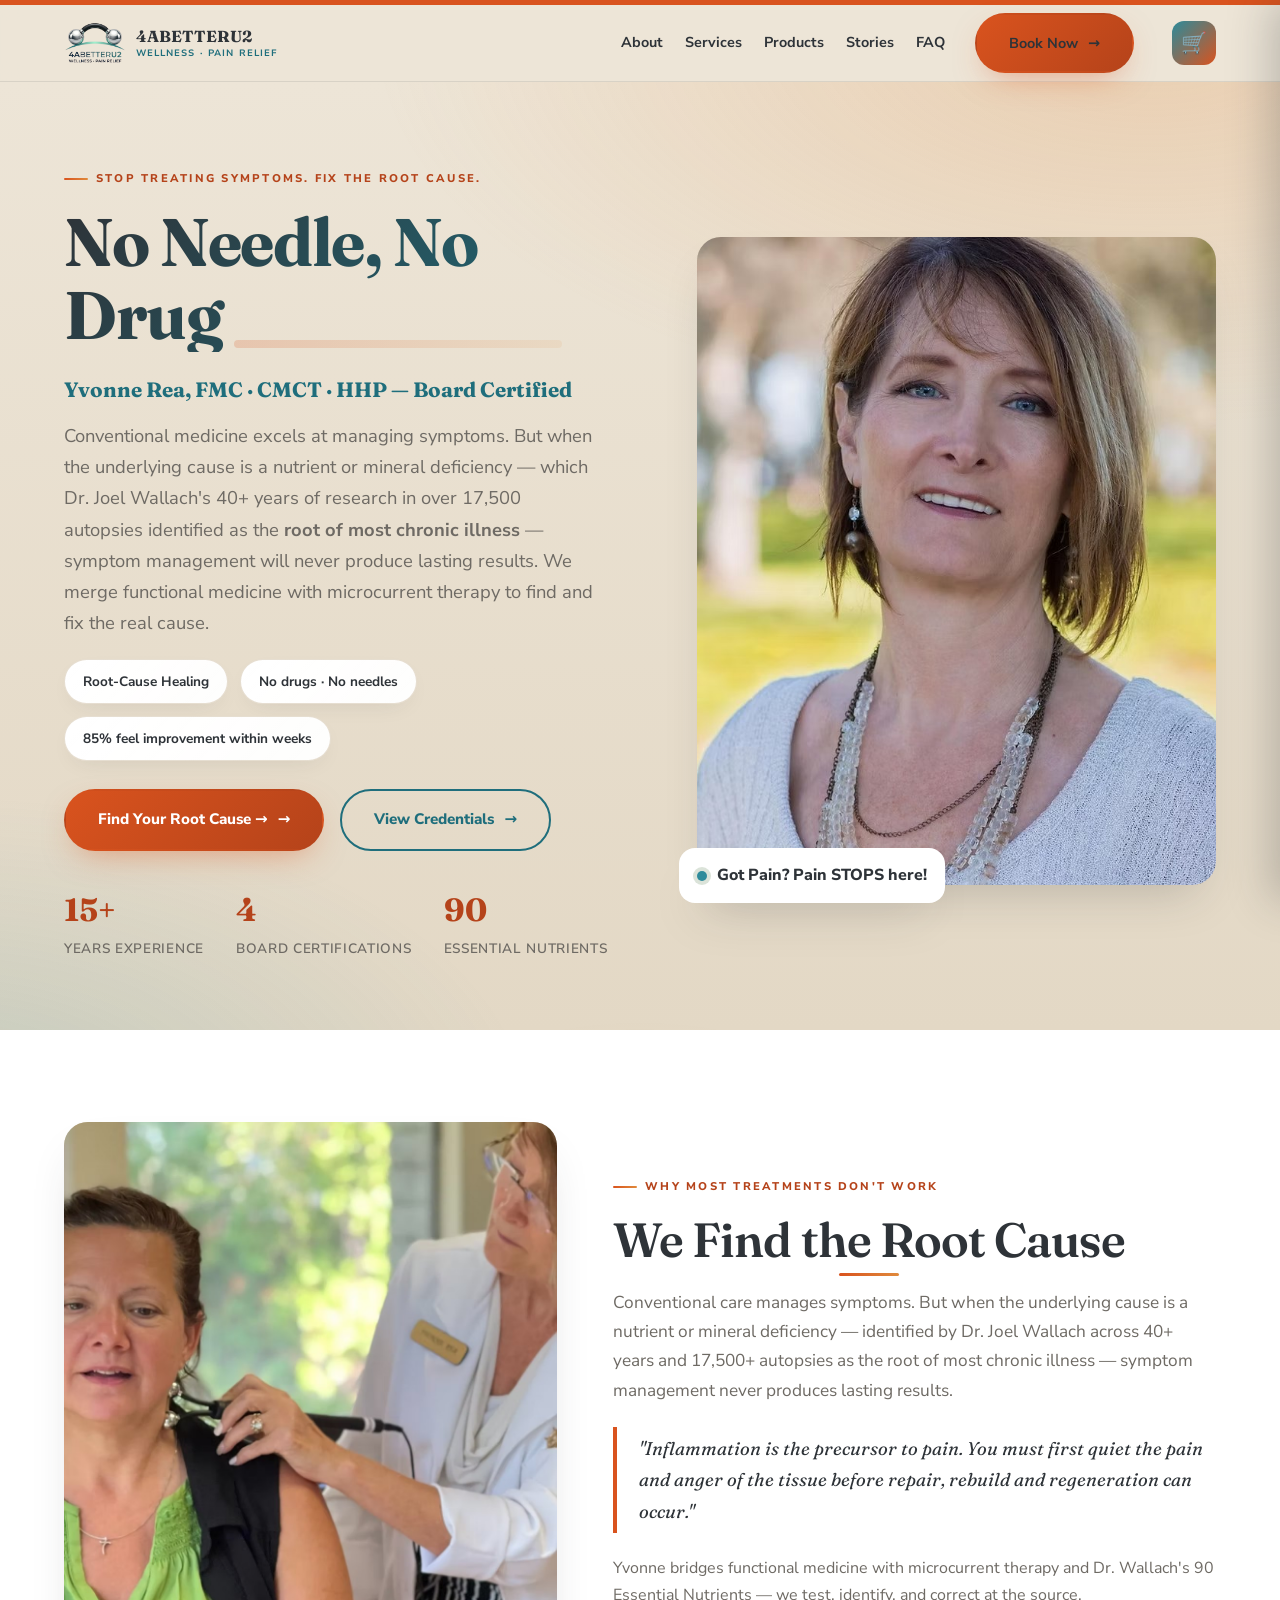
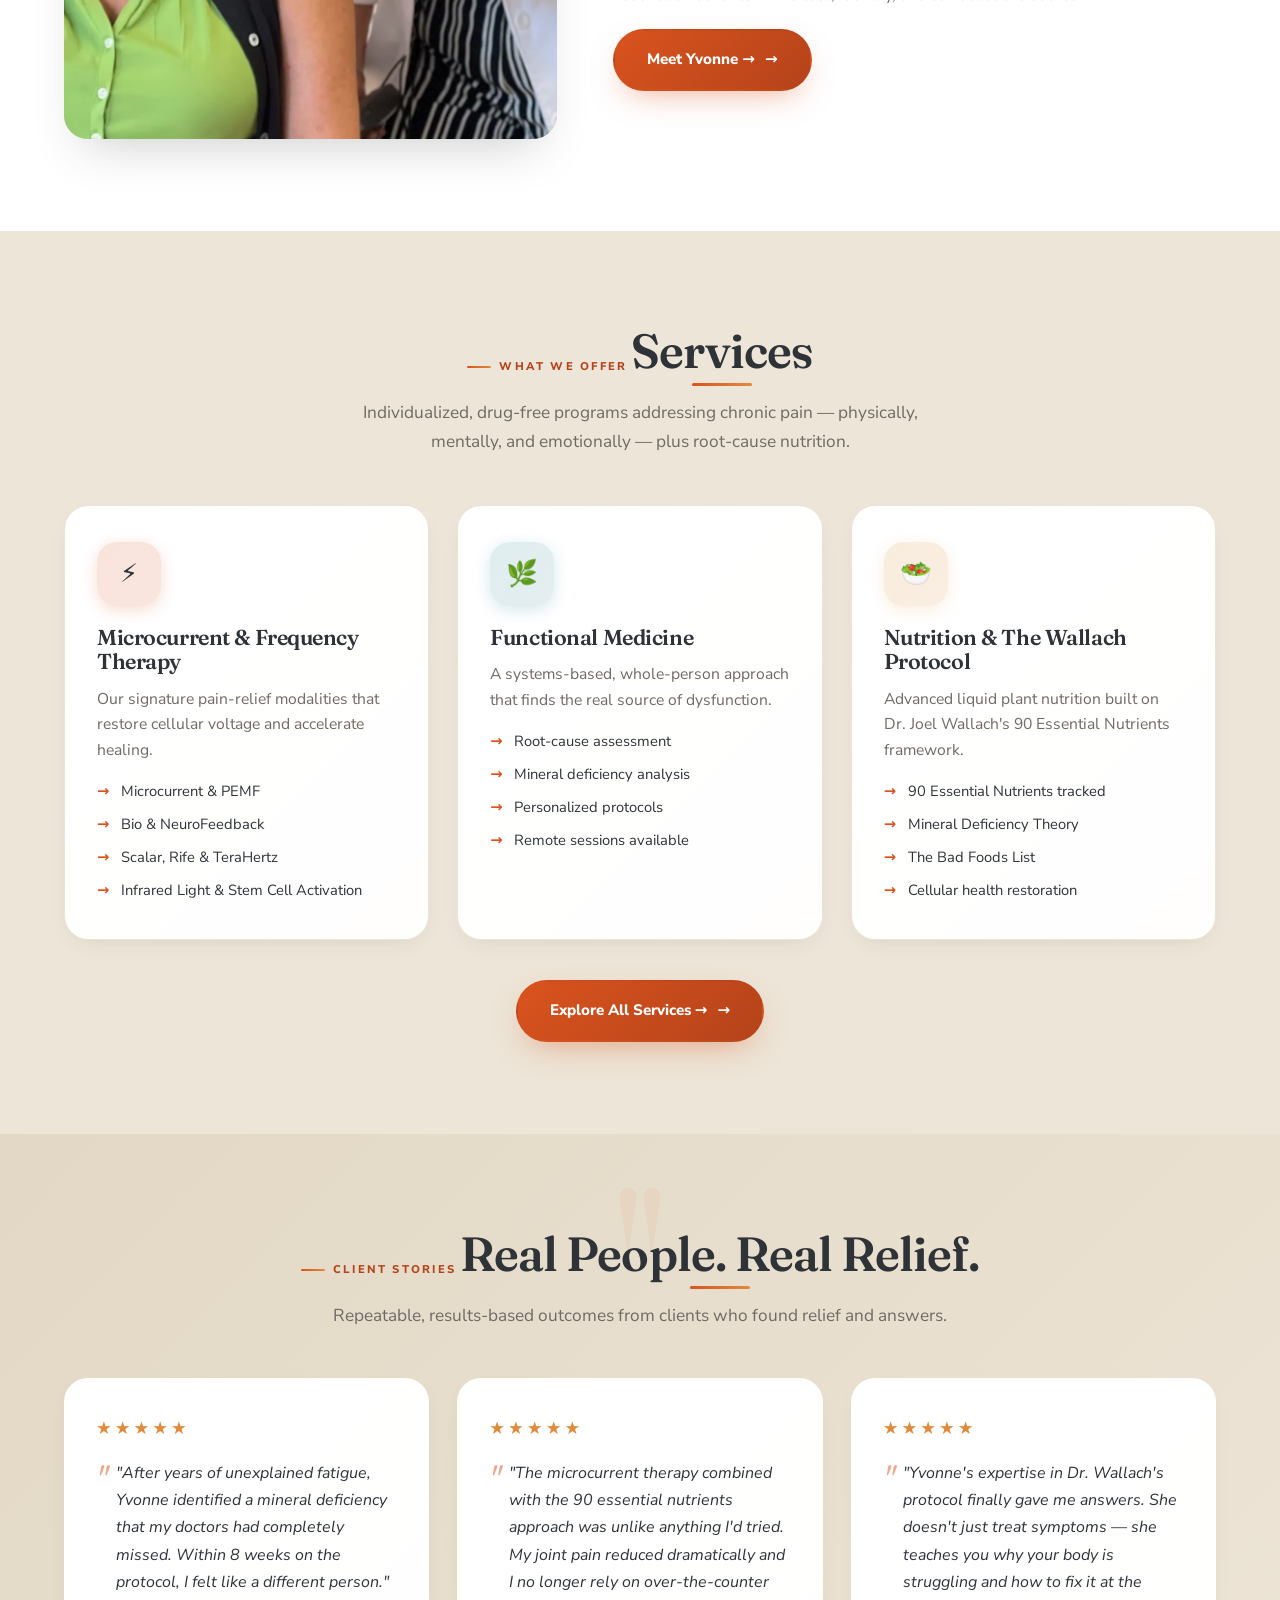
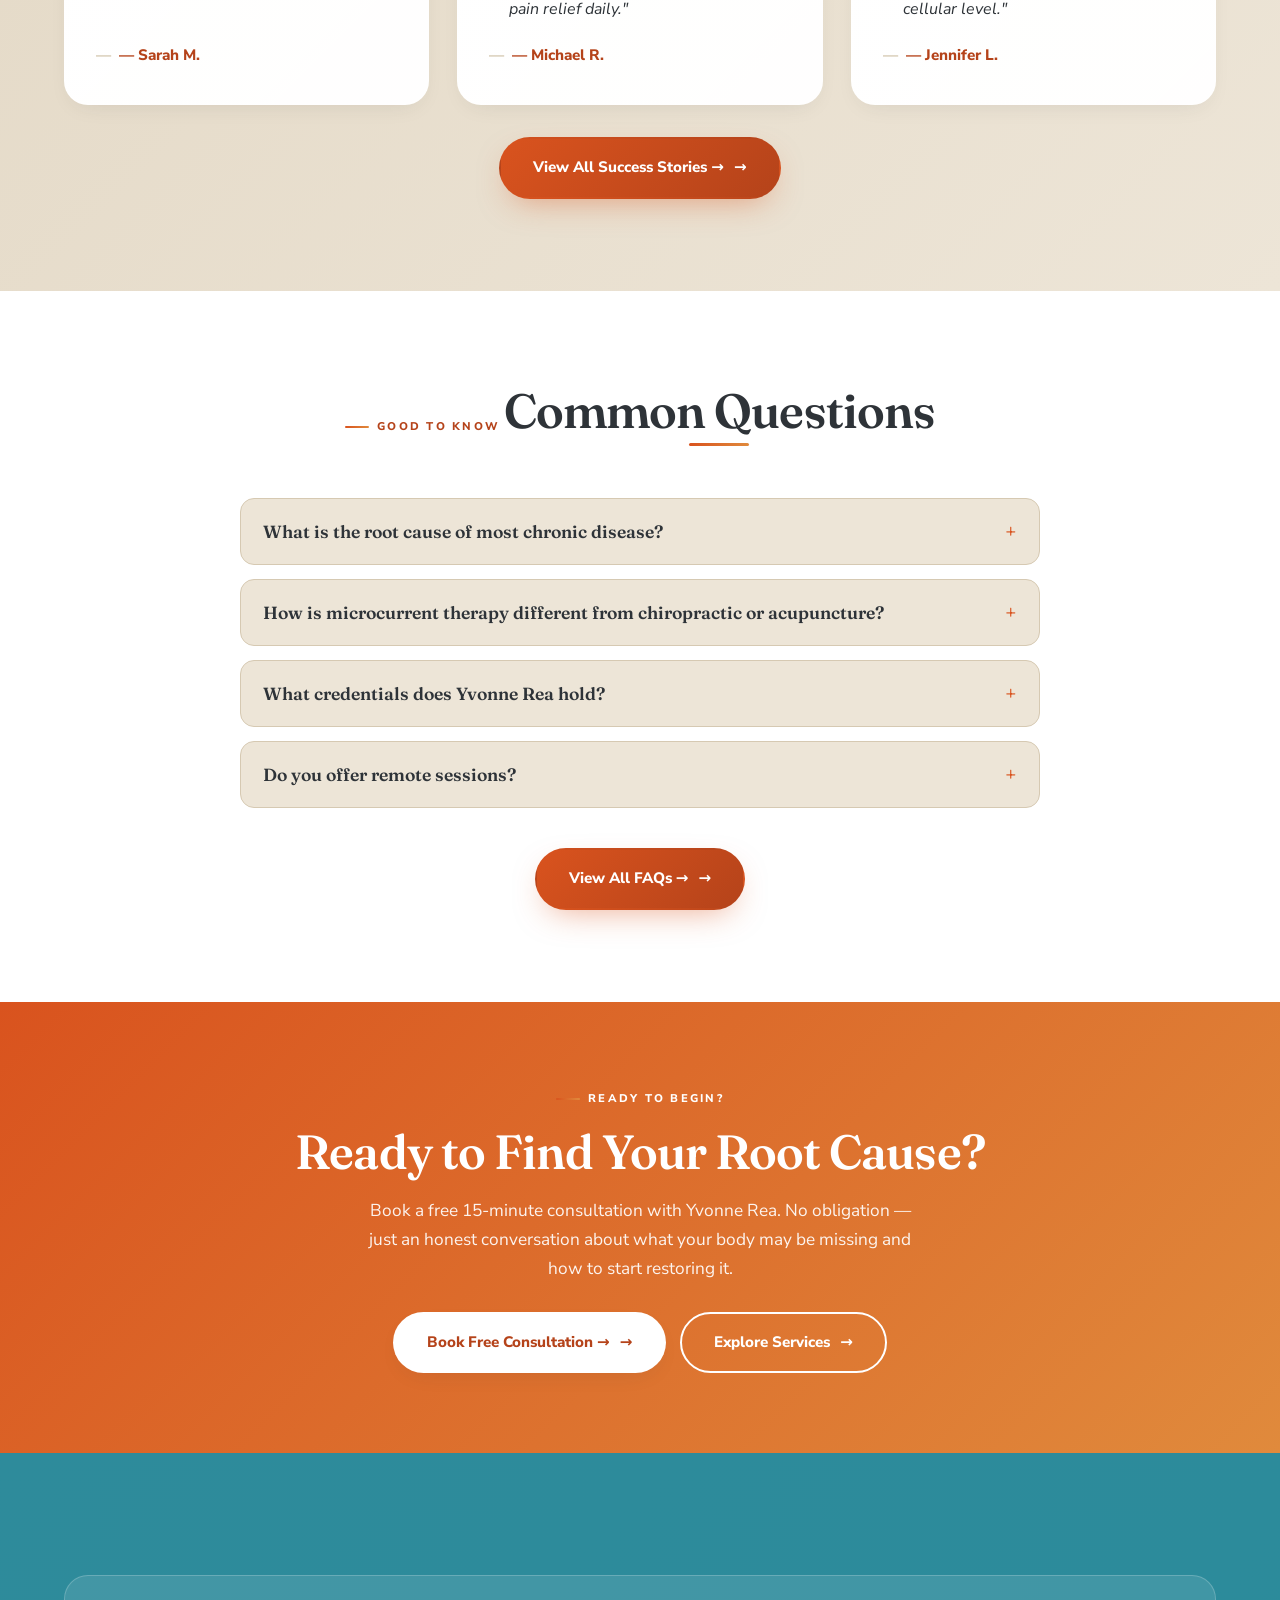
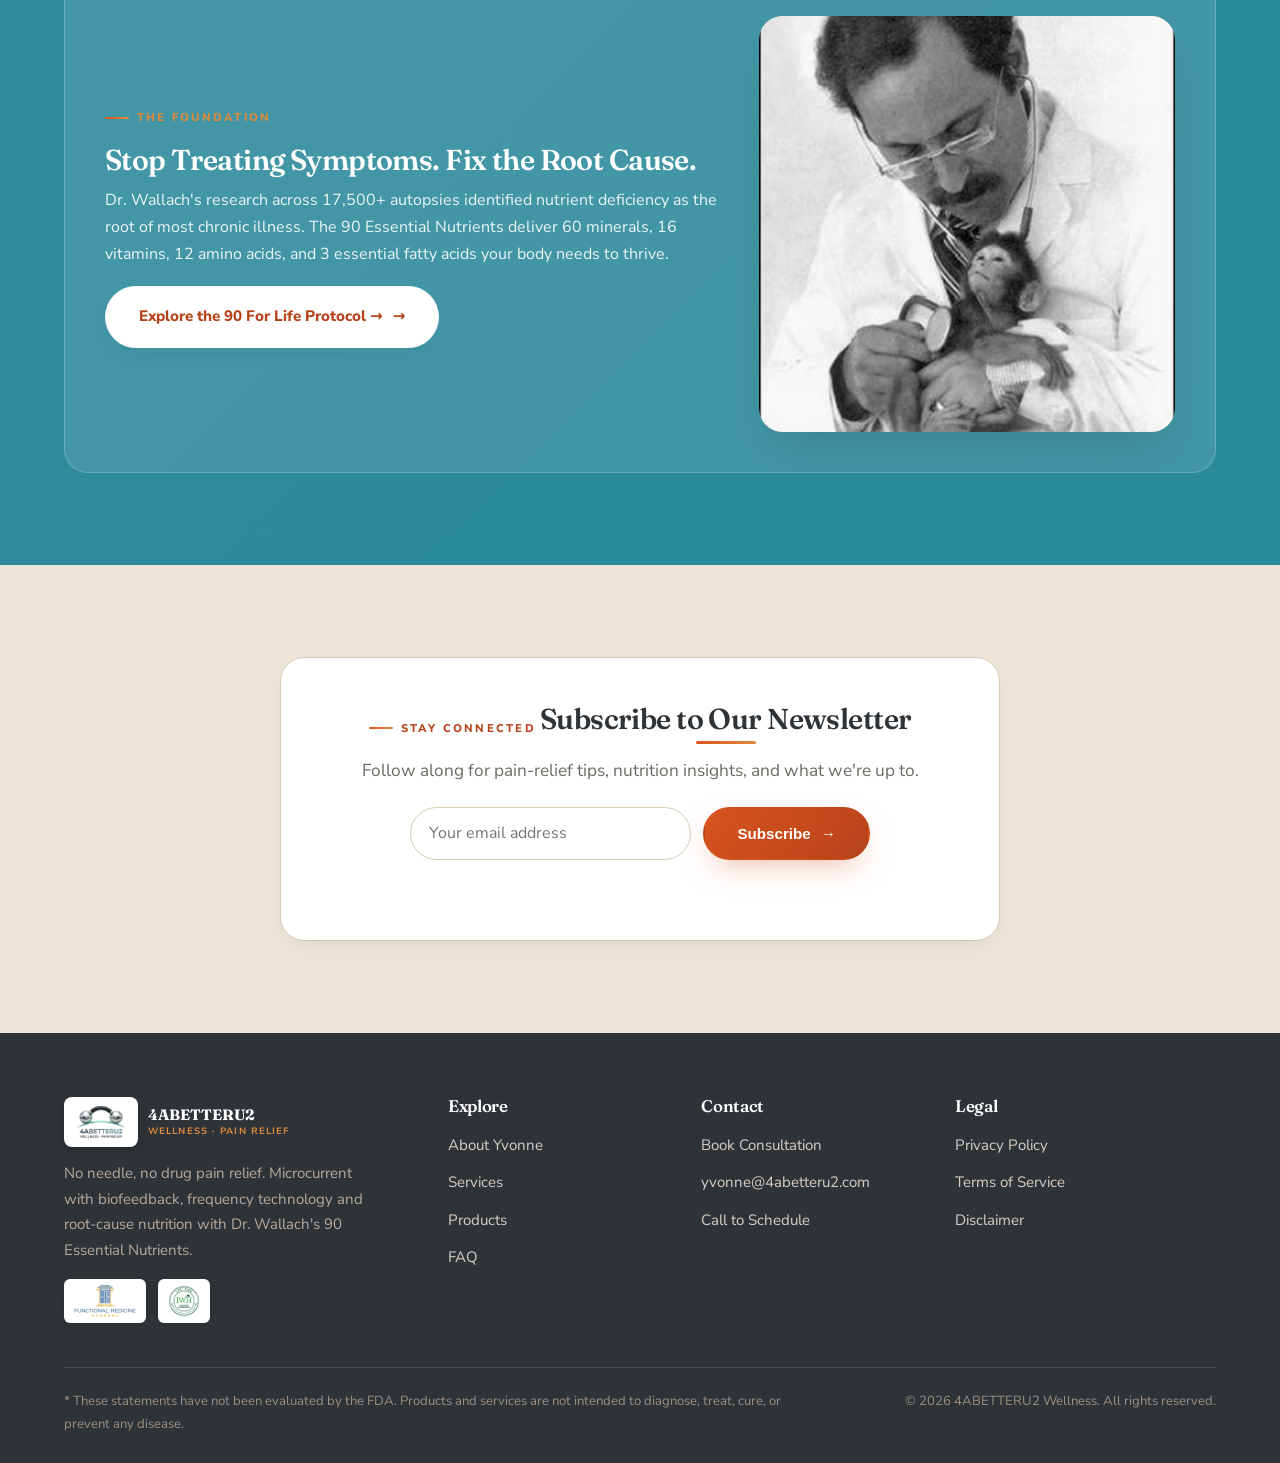
==== commit e6be1300: "Rebuild homepage as concise landing page, fix broken services videos, standardize cart drawer across" ====
--- a/index.html
+++ b/index.html
@@ -137,6 +137,7 @@
           <li><a href="about.html">About</a></li>
           <li><a href="services.html">Services</a></li>
           <li><a href="products.html">Products</a></li>
+          <li><a href="success-stories.html">Stories</a></li>
           <li><a href="faq.html">FAQ</a></li>
           <li class="nav-cta"><a href="contact.html" class="btn btn-primary">Book Now</a></li>
           <li class="cart-icon-wrap">
@@ -183,7 +184,7 @@
     </div>
   </section>
 
-  <!-- ============== WHO IS YVONNE ============== -->
+  <!-- ============== WHY / APPROACH PREVIEW ============== -->
   <section class="section about" id="about">
     <div class="container about-grid">
       <div class="photo-frame about-photo">
@@ -191,110 +192,23 @@
         <span class="photo-label"><span class="ico">📷</span>Add Yvonne's portrait<br><code>images/yvonne-portrait.jpg</code></span>
       </div>
       <div>
-        <span class="eyebrow">Who Is Yvonne?</span>
-        <h2 class="section-title">Yvonne Rea <span style="font-size:.6em;color:var(--muted)">FMC · CMCT · HHP</span></h2>
-        <p class="section-lead" style="max-width:none">Former U.S. Navy, Board Certified in Functional Medicine, and a Microcurrent Therapy Pain Specialist. Yvonne bridges the precision of functional medicine with the cellular restoration of frequency technology &mdash; all anchored in Dr. Joel Wallach's research on the 90 Essential Nutrients.</p>
-        <blockquote class="quote">"Inflammation is the precursor to pain, and in its presence the body cannot move to the next stage of healing. You must first quiet the pain and anger of the tissue before repair, rebuild and regeneration can occur."</blockquote>
-        <p style="color:var(--muted)">Yvonne has worked with Pain Free For Life Beta Testing Research and served as Nutrition Director within 4AbetterU2 Wellness Resources and Erasing Pain Holistic Centers. She regularly collaborates with Sacramento-area practitioners to broaden her research of all pain &mdash; physical and emotional.</p>
-        <div class="creds">
-          <div class="cred"><b>FMC</b><span>Functional Medicine Certified</span></div>
-          <div class="cred"><b>CMCT</b><span>Certified Microcurrent Therapist</span></div>
-          <div class="cred"><b>HHP</b><span>Holistic Health Practitioner</span></div>
-          <div class="cred"><b>U.S. Navy</b><span>Veteran</span></div>
-        </div>
-      </div>
-    </div>
-  </section>
-
-  <!-- ============== MICROCURRENT + BIOFEEDBACK FEATURE ============== -->
-  <section class="section feature" id="microcurrent">
-    <div class="container">
-      <div class="feature-grid">
-        <div>
-          <span class="eyebrow">The Signature Approach</span>
-          <h2 class="section-title">Microcurrent with Biofeedback for Back &amp; Chronic Pain</h2>
-          <p class="section-lead">Microcurrent therapy works directly with the body's own electrical system to restore cellular voltage &mdash; improving nutrient absorption and accelerating tissue repair. Paired with bio &amp; neurofeedback, every session reads your body and adapts to it in real time.</p>
-          <ul class="feature-list">
-            <li><span class="tick">✓</span><span><strong>Quiet the pain first.</strong> We calm inflamed, "angry" tissue so the body can finally begin to heal.</span></li>
-            <li><span class="tick">✓</span><span><strong>Rebuild the tissue.</strong> Frequency-specific stimulation supports repair &mdash; no matter how old or stubborn the pain.</span></li>
-            <li><span class="tick">✓</span><span><strong>Restore at the source.</strong> Biofeedback guides each session toward your body's specific needs.</span></li>
-          </ul>
-          <a href="#contact" class="btn btn-light" style="margin-top:26px">Book Your Session →</a>
-        </div>
-        <div class="feature-visual">
-        <div class="photo-frame feature-photo">
-          <img src="images/microcurrent.jpg" alt="Microcurrent therapy applied to the back" onerror="markEmpty(this)" />
-          <span class="photo-label"><span class="ico">📷</span>Add a treatment photo<br><code>images/microcurrent.jpg</code></span>
-        </div>
-        <div class="feature-card">
-          <h3>A multi-modality, drug-free center</h3>
-          <p style="color:rgba(255,255,255,.85)">Partnered, repeatable, results-based and non-invasive. We erase pain and rebuild tissue &mdash; no drugs, no needles, just relief.</p>
-          <div class="modality-chips">
-            <span>Microcurrent</span><span>PEMF</span><span>Bio &amp; NeuroFeedback</span>
-            <span>Scalar</span><span>Rife</span><span>TeraHertz</span>
-            <span>Infrared Light</span><span>Stem Cell Activation</span>
-          </div>
-          <p style="margin-top:20px;font-weight:800;color:var(--gold)">85% notice a significant difference in just 2 days.</p>
-        </div>
-        </div>
-      </div>
-      
-      <!-- Educational Videos -->
-      <div class="video-section" style="margin-top: 64px;">
-        <div class="center" style="margin-bottom: 40px;">
-          <span class="eyebrow" style="color: var(--gold);">Learn More</span>
-          <h3 style="font-size: 1.8rem; color: #fff; margin-top: 12px;">Understanding Microcurrent Therapy</h3>
-          <p style="color: rgba(255,255,255,0.85); max-width: 600px; margin: 16px auto 0;">Discover how microcurrent bridges the gap in traditional medicine and why it may be the solution you've been seeking.</p>
-        </div>
-        <div class="video-grid" style="grid-template-columns: repeat(3, 1fr);">
-          <div class="video-card">
-            <div class="video-wrap">
-              <iframe 
-                src="https://www.youtube.com/embed/eZuGCB9DbtA" 
-                title="What is Microcurrent Therapy"
-                frameborder="0" 
-                allow="accelerometer; autoplay; clipboard-write; encrypted-media; gyroscope; picture-in-picture" 
-                allowfullscreen>
-              </iframe>
-            </div>
-            <h3>What is Microcurrent Therapy?</h3>
-          </div>
-          <div class="video-card">
-            <div class="video-wrap">
-              <iframe 
-                src="https://www.youtube.com/embed/bnw_QSwsF90" 
-                title="Bridging the Gap in Healthcare"
-                frameborder="0" 
-                allow="accelerometer; autoplay; clipboard-write; encrypted-media; gyroscope; picture-in-picture" 
-                allowfullscreen>
-              </iframe>
-            </div>
-            <h3>Bridging the Gap in Healthcare</h3>
-          </div>
-          <div class="video-card">
-            <div class="video-wrap">
-              <iframe 
-                src="https://www.youtube.com/embed/mUH4Co2wE-I" 
-                title="The Science Behind Microcurrent"
-                frameborder="0" 
-                allow="accelerometer; autoplay; clipboard-write; encrypted-media; gyroscope; picture-in-picture" 
-                allowfullscreen>
-              </iframe>
-            </div>
-            <h3>The Science Behind the Results</h3>
-          </div>
-        </div>
-      </div>
-    </div>
-  </section>
-
-  <!-- ============== SERVICES (with NUTRITION under services) ============== -->
+        <span class="eyebrow">Why Most Treatments Don't Work</span>
+        <h2 class="section-title">We Find the Root Cause</h2>
+        <p class="section-lead" style="max-width:none">Conventional care manages symptoms. But when the underlying cause is a nutrient or mineral deficiency &mdash; identified by Dr. Joel Wallach across 40+ years and 17,500+ autopsies as the root of most chronic illness &mdash; symptom management never produces lasting results.</p>
+        <blockquote class="quote">"Inflammation is the precursor to pain. You must first quiet the pain and anger of the tissue before repair, rebuild and regeneration can occur."</blockquote>
+        <p style="color:var(--muted)">Yvonne bridges functional medicine with microcurrent therapy and Dr. Wallach's 90 Essential Nutrients &mdash; we test, identify, and correct at the source.</p>
+        <a href="about.html" class="btn btn-primary" style="margin-top:20px">Meet Yvonne →</a>
+      </div>
+    </div>
+  </section>
+
+  <!-- ============== SERVICES PREVIEW ============== -->
   <section class="section services" id="services">
     <div class="container">
       <div class="center">
         <span class="eyebrow">What We Offer</span>
         <h2 class="section-title">Services</h2>
-        <p class="section-lead">Individualized programs addressing every aspect of chronic pain &mdash; physically, mentally, and emotionally &mdash; plus root-cause nutrition.</p>
+        <p class="section-lead">Individualized, drug-free programs addressing chronic pain &mdash; physically, mentally, and emotionally &mdash; plus root-cause nutrition.</p>
       </div>
       <div class="service-cards">
         <div class="s-card">
@@ -311,7 +225,7 @@
         <div class="s-card">
           <div class="s-icon sage">🌿</div>
           <h3>Functional Medicine</h3>
-          <p>A systems-based, whole-person approach that finds the real source of dysfunction &mdash; genetics, environment and lifestyle.</p>
+          <p>A systems-based, whole-person approach that finds the real source of dysfunction.</p>
           <ul>
             <li>Root-cause assessment</li>
             <li>Mineral deficiency analysis</li>
@@ -331,34 +245,8 @@
           </ul>
         </div>
       </div>
-
-      <!-- Nutrition banner -->
-      <div class="nutrition-banner" id="nutrition">
-        <div>
-          <span class="eyebrow">Now Added Under Services</span>
-          <h3>Stop Treating Symptoms. Fix the Root Cause.</h3>
-          <p>Dr. Wallach's 40+ years of research across 17,500+ autopsies identified mineral and nutrient deficiency as the root of most chronic illness. We don't guess &mdash; we test, identify, and correct at the source with the 90 Essential Nutrients: 60 minerals, 16 vitamins, 12 amino acids, and 3 essential fatty acids.</p>
-          <a href="products.html" class="btn btn-light" style="margin-top:18px">Explore the Protocol →</a>
-        </div>
-        <div class="photo-frame" style="aspect-ratio:1/1">
-          <img src="images/Dr%20Wallach.jpg" alt="Dr. Joel Wallach - Founder of the 90 Essential Nutrients protocol" />
-        </div>
-      </div>
-    </div>
-  </section>
-
-  <!-- ============== THREE PILLARS ============== -->
-  <section class="section pillars">
-    <div class="container">
-      <div class="center">
-        <span class="eyebrow">Foundational Science</span>
-        <h2 class="section-title">Three Pillars of Cellular Health</h2>
-        <p class="section-lead">Dr. Joel Wallach's research forms the backbone of every clinical intervention &mdash; starting with these three non-negotiables.</p>
-      </div>
-      <div class="pillar-cards">
-        <div class="p-card"><div class="num">01</div><h3>90 Essential Nutrients</h3><p>60 minerals, 16 vitamins, 12 amino acids and 3 essential fatty acids the body must have for optimal function.</p></div>
-        <div class="p-card"><div class="num">02</div><h3>Mineral Deficiency Theory</h3><p>When the body lacks essential minerals, chronic disease symptoms emerge. Identifying and correcting them is the cornerstone of the protocol.</p></div>
-        <div class="p-card"><div class="num">03</div><h3>The Bad Foods List</h3><p>Specific foods accelerate nutrient depletion and damage cellular function. Eliminating them is a critical first step toward restoration.</p></div>
+      <div class="center" style="margin-top:40px">
+        <a href="services.html" class="btn btn-primary">Explore All Services →</a>
       </div>
     </div>
   </section>
@@ -406,6 +294,9 @@
           <button class="faq-q">Do you offer remote sessions? <span class="chev">+</span></button>
           <div class="faq-a"><p>Yes. Remote sessions are available so you can experience frequency and nutrition support from wherever you are.</p></div>
         </div>
+      </div>
+      <div class="center" style="margin-top:40px">
+        <a href="faq.html" class="btn btn-primary">View All FAQs →</a>
       </div>
     </div>
   </section>
@@ -423,23 +314,19 @@
     </div>
   </section>
 
-  <!-- ============== PRODUCTS PREVIEW ============== -->
-  <section class="section products-section" id="products">
-    <div class="container">
-      <div class="center products-intro">
-        <span class="eyebrow">Premium Supplements</span>
-        <h2 class="section-title">Featured Products</h2>
-        <p class="section-lead">Dr. Joel Wallach's 90 Essential Nutrients — High-quality, plant-derived nutrition.</p>
-      </div>
-      
-      <!-- Category Filter -->
-      <div class="category-filter" id="categoryFilter"></div>
-      
-      <!-- Products Grid -->
-      <div class="products-grid" id="productsGrid"></div>
-      
-      <div class="center" style="margin-top: 40px;">
-        <a href="products.html" class="btn btn-primary">View All Products →</a>
+  <!-- ============== 90 FOR LIFE PREVIEW ============== -->
+  <section class="section" style="background: linear-gradient(135deg, var(--sage), var(--teal)); color:#fff;">
+    <div class="container">
+      <div class="nutrition-banner" style="background: rgba(255,255,255,0.1); border: 1px solid rgba(255,255,255,0.2);">
+        <div>
+          <span class="eyebrow" style="color: var(--gold);">The Foundation</span>
+          <h3 style="color:#fff; font-size:1.8rem;">Stop Treating Symptoms. Fix the Root Cause.</h3>
+          <p style="color: rgba(255,255,255,0.9);">Dr. Wallach's research across 17,500+ autopsies identified nutrient deficiency as the root of most chronic illness. The 90 Essential Nutrients deliver 60 minerals, 16 vitamins, 12 amino acids, and 3 essential fatty acids your body needs to thrive.</p>
+          <a href="products.html" class="btn btn-light" style="margin-top:18px">Explore the 90 For Life Protocol →</a>
+        </div>
+        <div class="photo-frame" style="aspect-ratio:1/1">
+          <img src="images/Dr%20Wallach.jpg" alt="Dr. Joel Wallach - Founder of the 90 Essential Nutrients protocol" />
+        </div>
       </div>
     </div>
   </section>
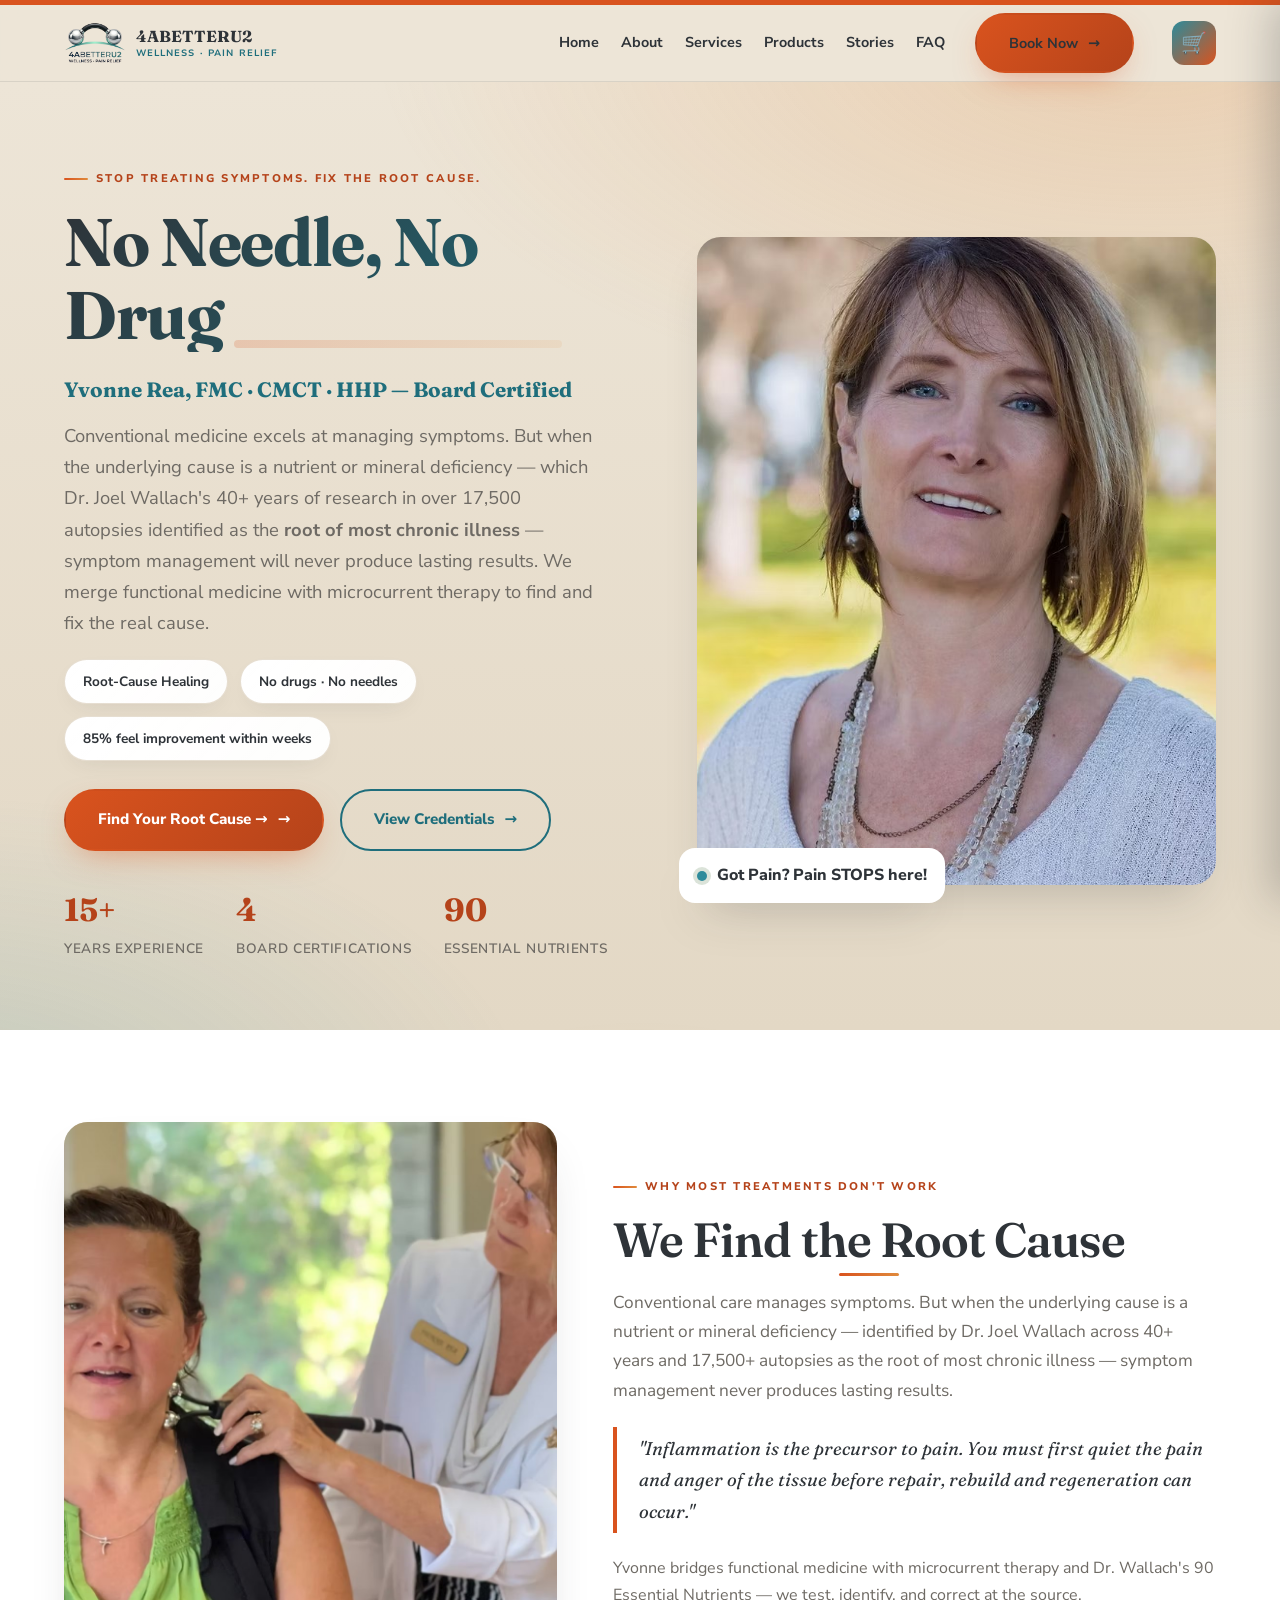
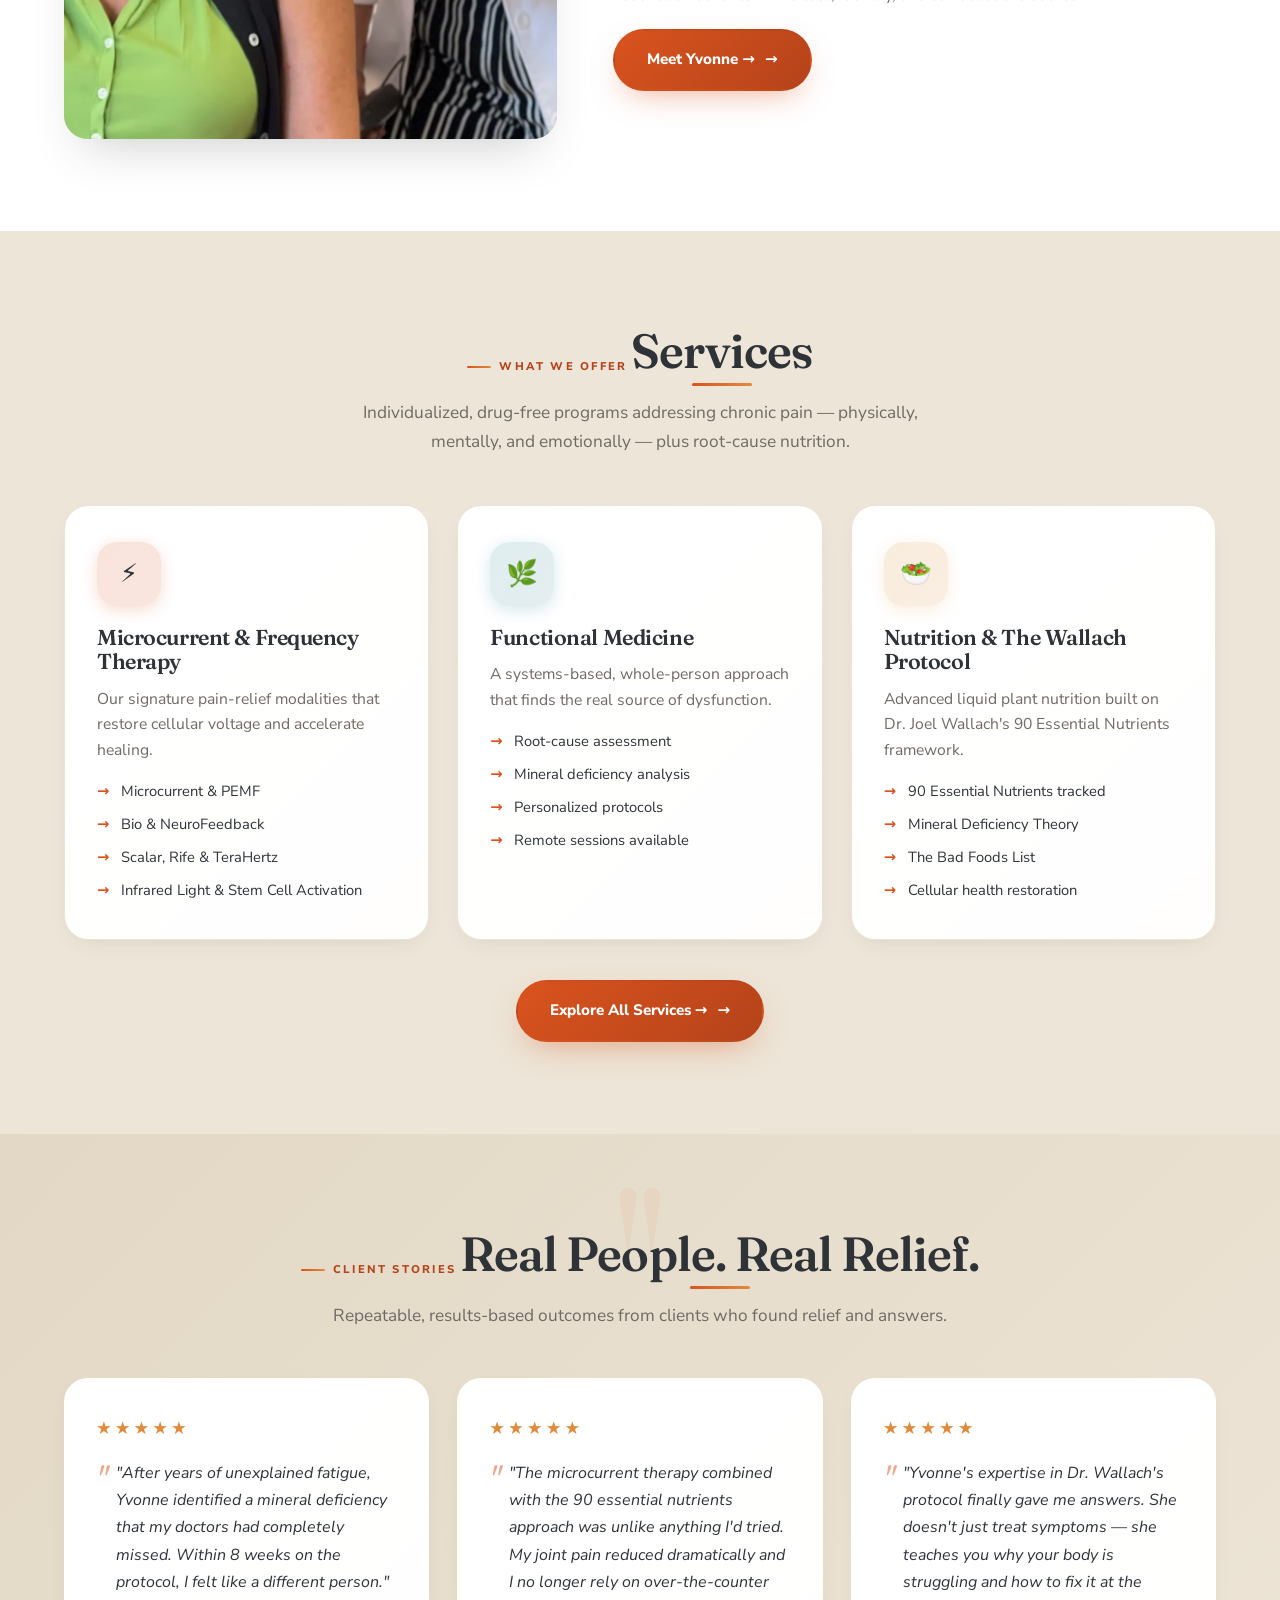
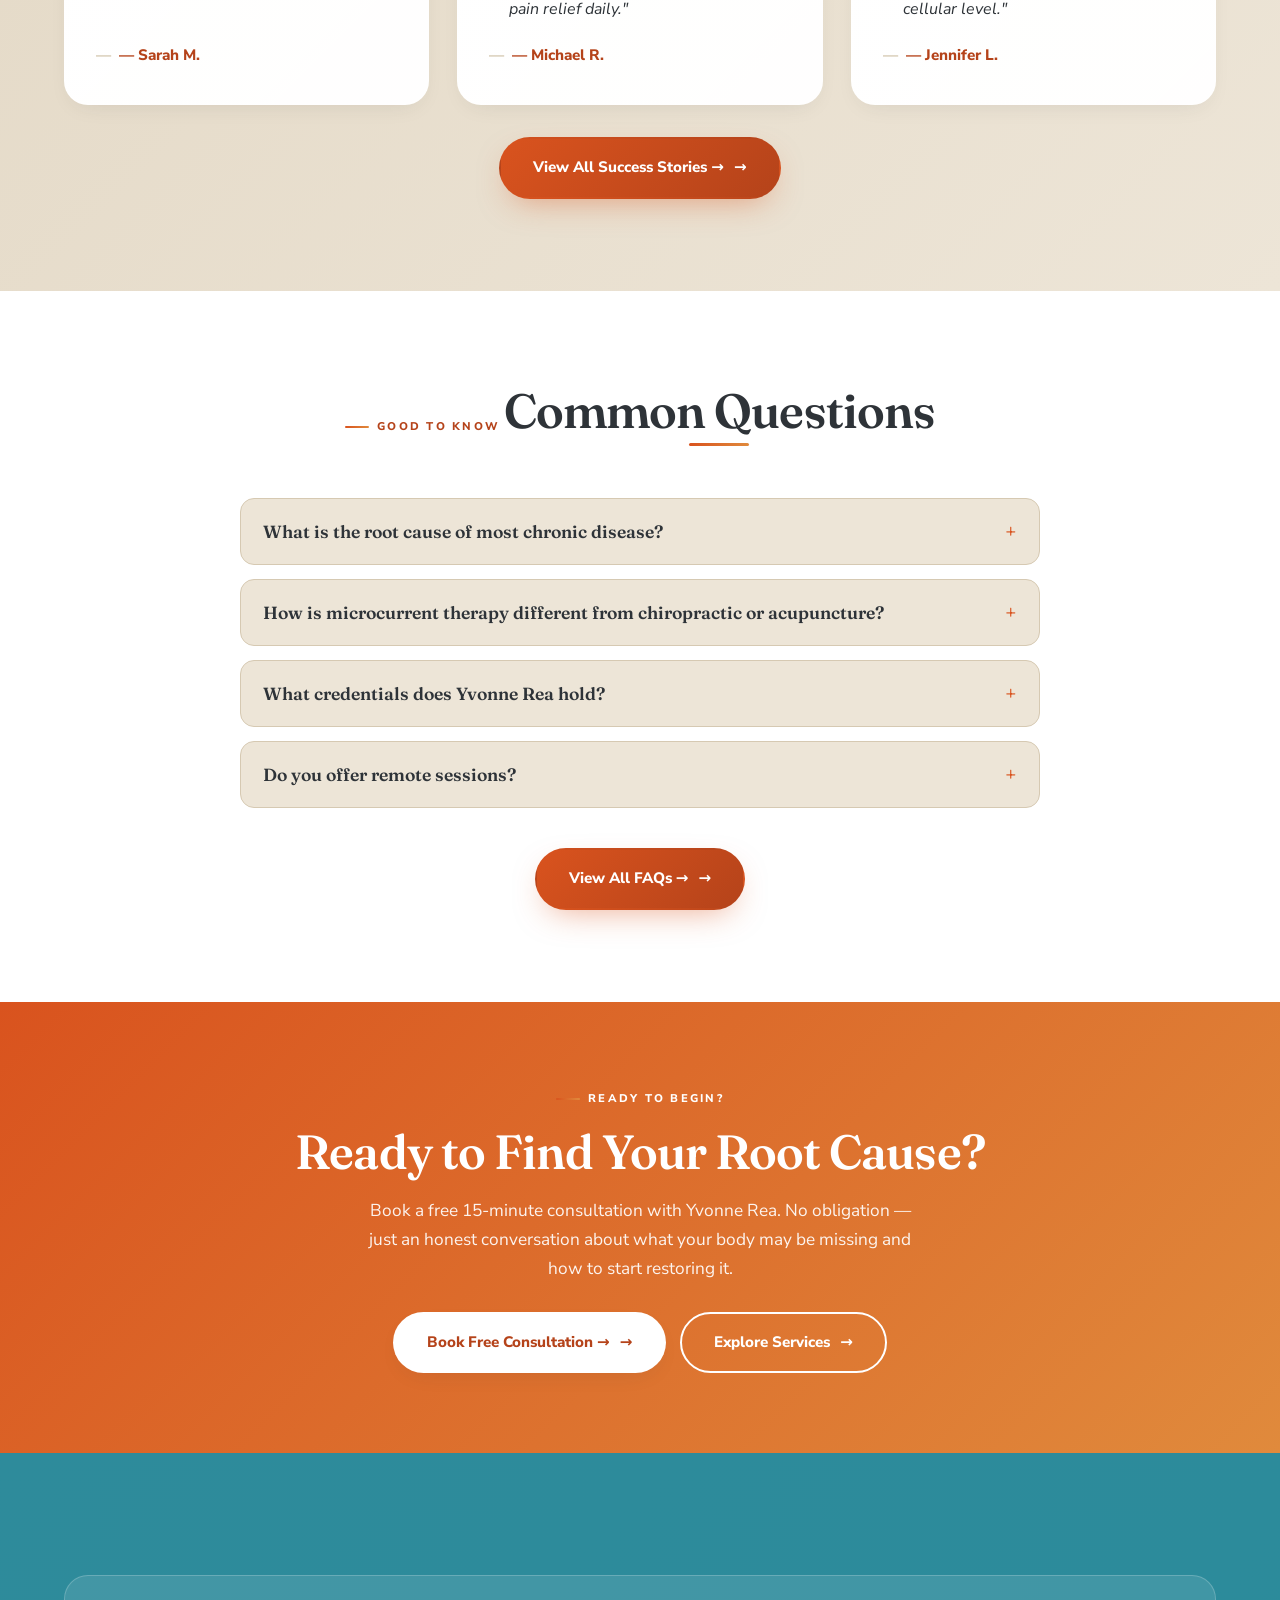
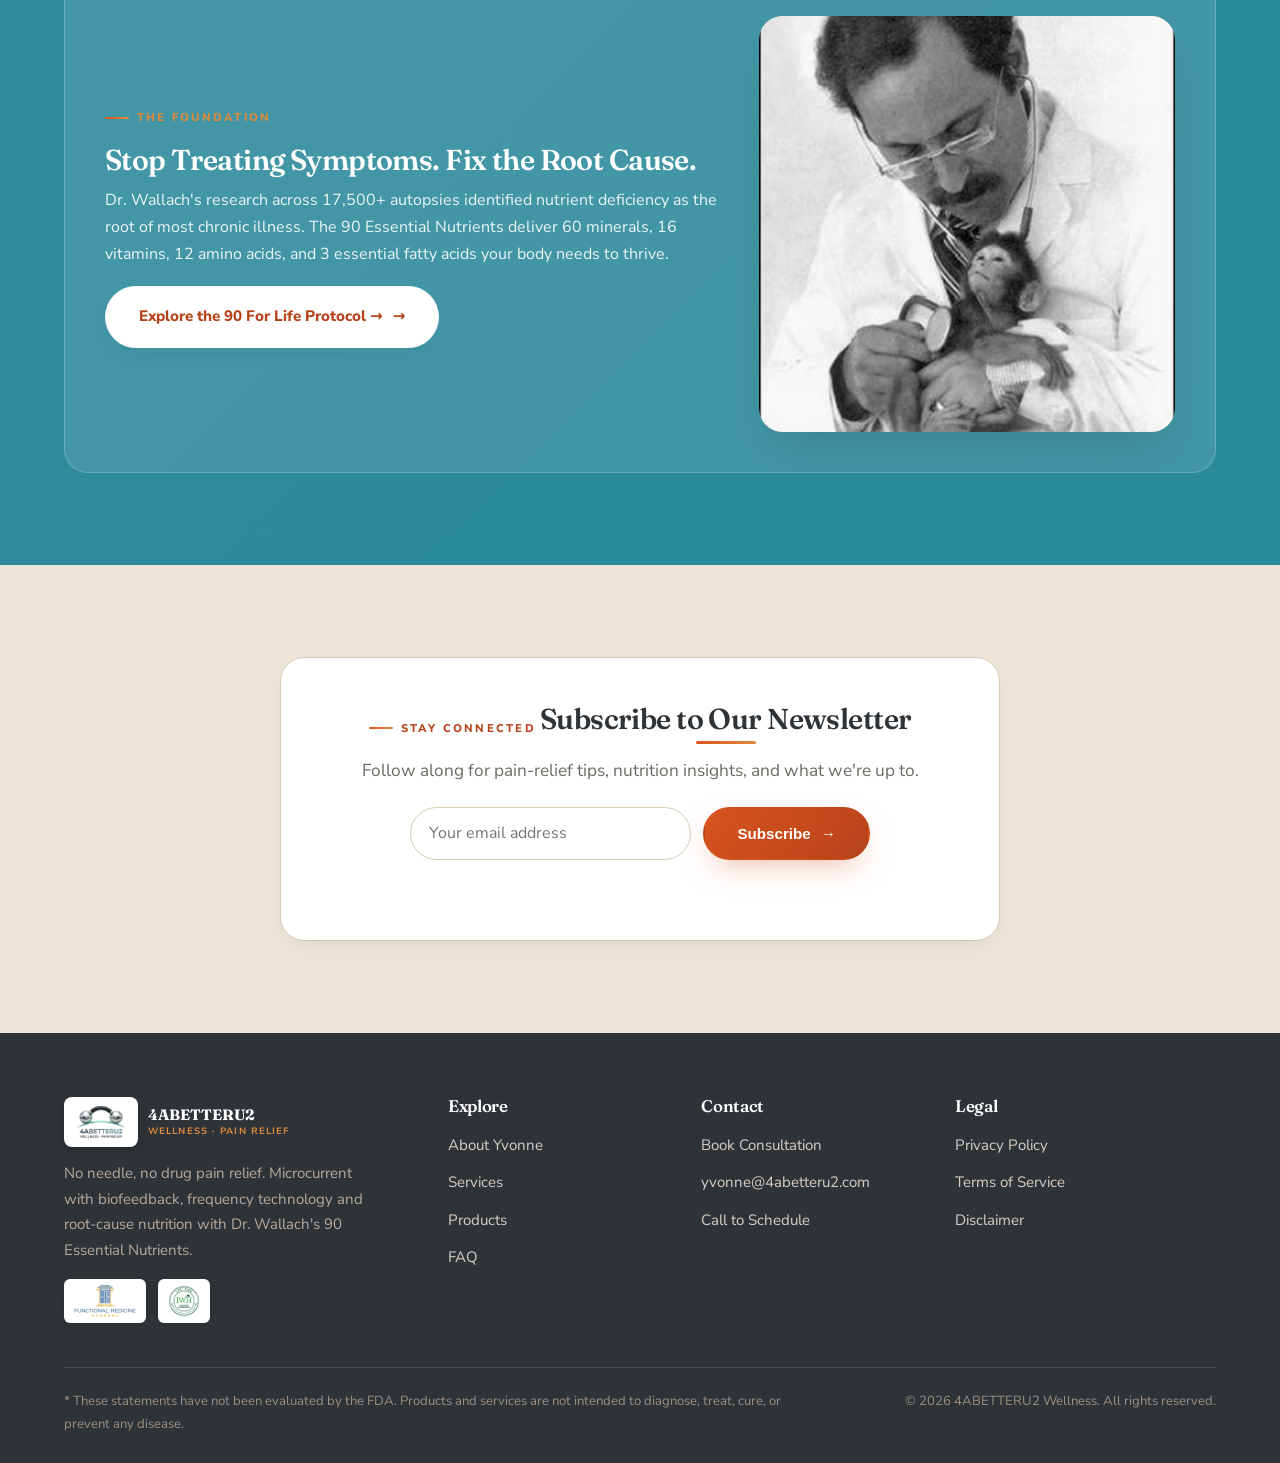
==== commit 7d92da19: "Add Privacy Policy, Terms of Service, Disclaimer pages; add Home nav link sitewide; wire all legal f" ====
--- a/index.html
+++ b/index.html
@@ -134,6 +134,7 @@
       <nav>
         <button class="nav-toggle" id="navToggle" aria-label="Toggle navigation"><span></span><span></span><span></span></button>
         <ul class="nav-links" id="navLinks">
+          <li><a href="index.html" class="active">Home</a></li>
           <li><a href="about.html">About</a></li>
           <li><a href="services.html">Services</a></li>
           <li><a href="products.html">Products</a></li>
@@ -410,9 +411,9 @@
         <div>
           <h4>Legal</h4>
           <ul>
-            <li><a href="#">Privacy Policy</a></li>
-            <li><a href="#">Terms of Service</a></li>
-            <li><a href="#">Disclaimer</a></li>
+            <li><a href="privacy-policy.html">Privacy Policy</a></li>
+            <li><a href="terms-of-service.html">Terms of Service</a></li>
+            <li><a href="disclaimer.html">Disclaimer</a></li>
           </ul>
         </div>
       </div>
--- a/styles.css
+++ b/styles.css
@@ -1166,3 +1166,16 @@
   .booking-contact { padding: 20px; }
   .form-success { padding: 28px 20px; }
 }
+
+/* ---------------- Legal Pages ---------------- */
+.legal-body h3 {
+  font-family: 'Fraunces', serif;
+  font-size: 1.3rem;
+  color: var(--sage-dark);
+  margin: 32px 0 12px;
+}
+.legal-body p { color: var(--charcoal); margin-bottom: 16px; }
+.legal-body ul { margin: 0 0 16px 22px; color: var(--charcoal); }
+.legal-body li { margin-bottom: 8px; }
+.legal-body a { color: var(--coral-dark); font-weight: 700; text-decoration: underline; }
+.legal-body a:hover { color: var(--coral); }
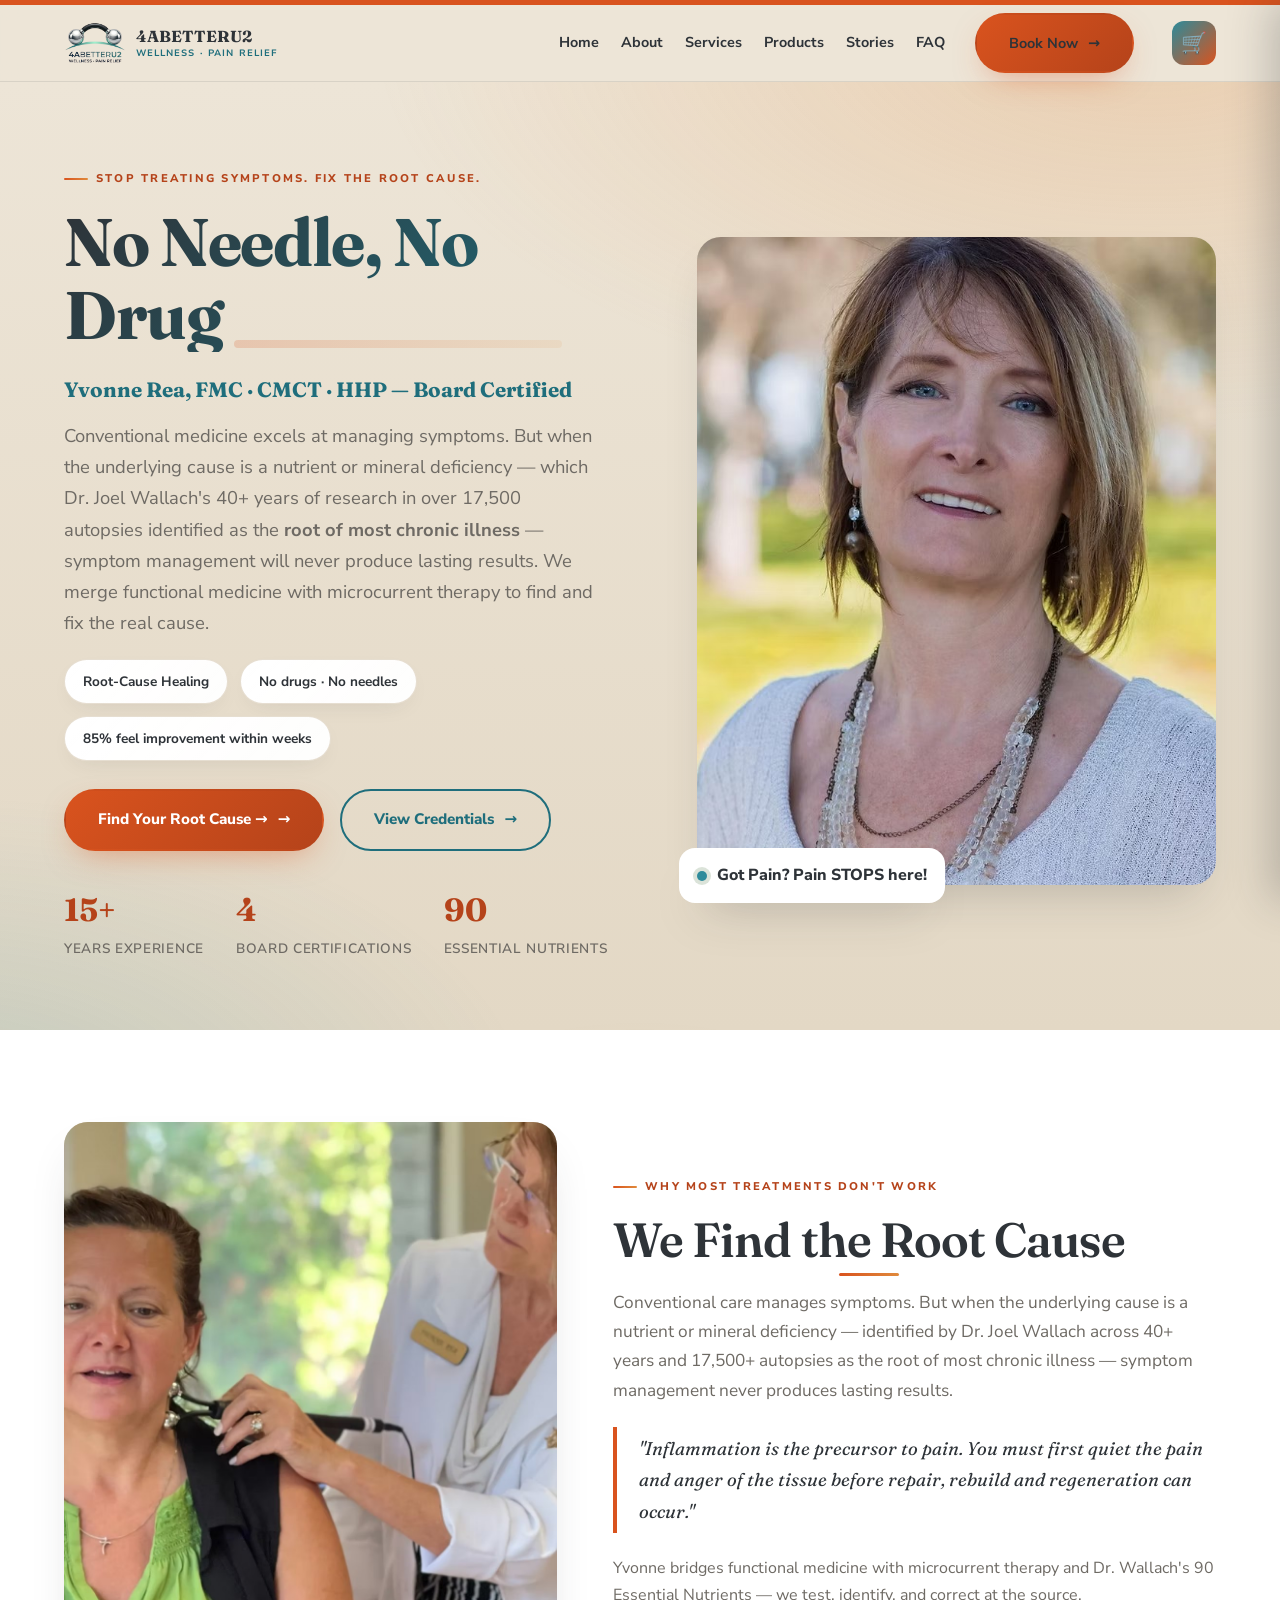
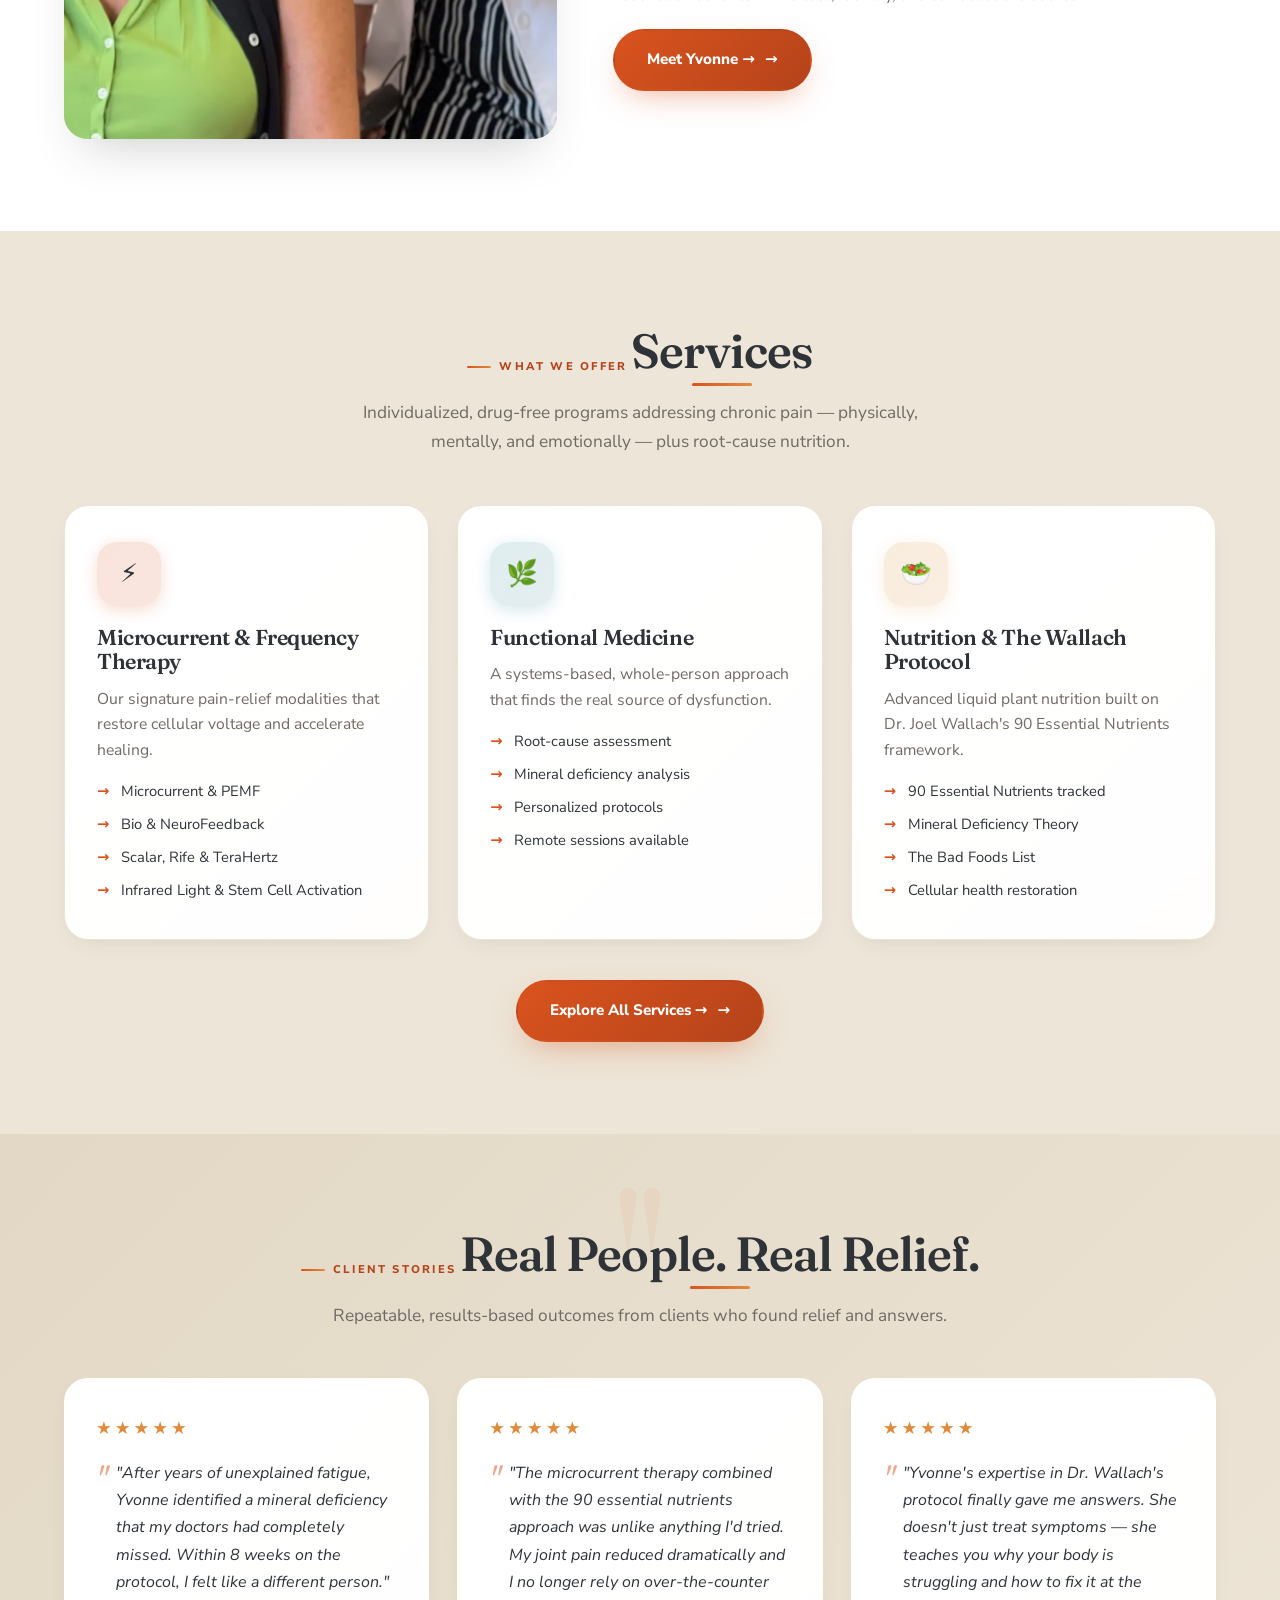
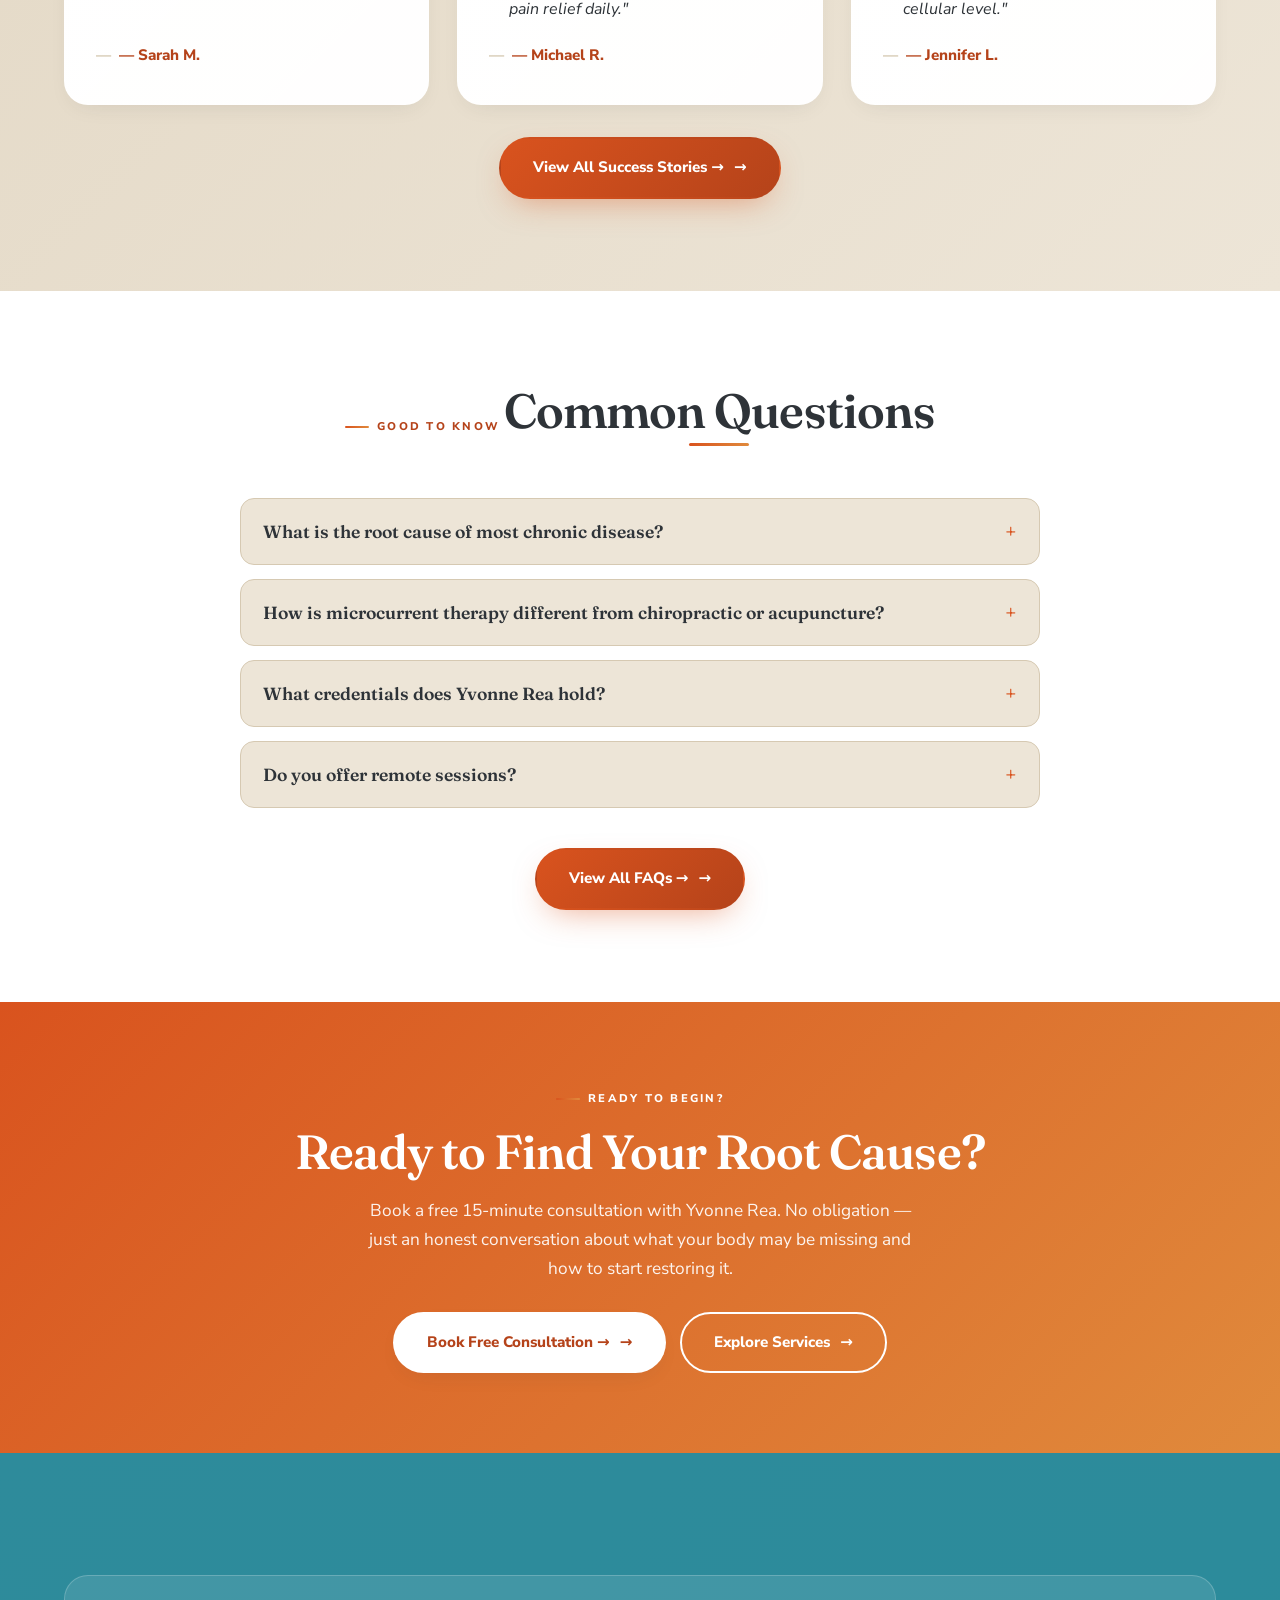
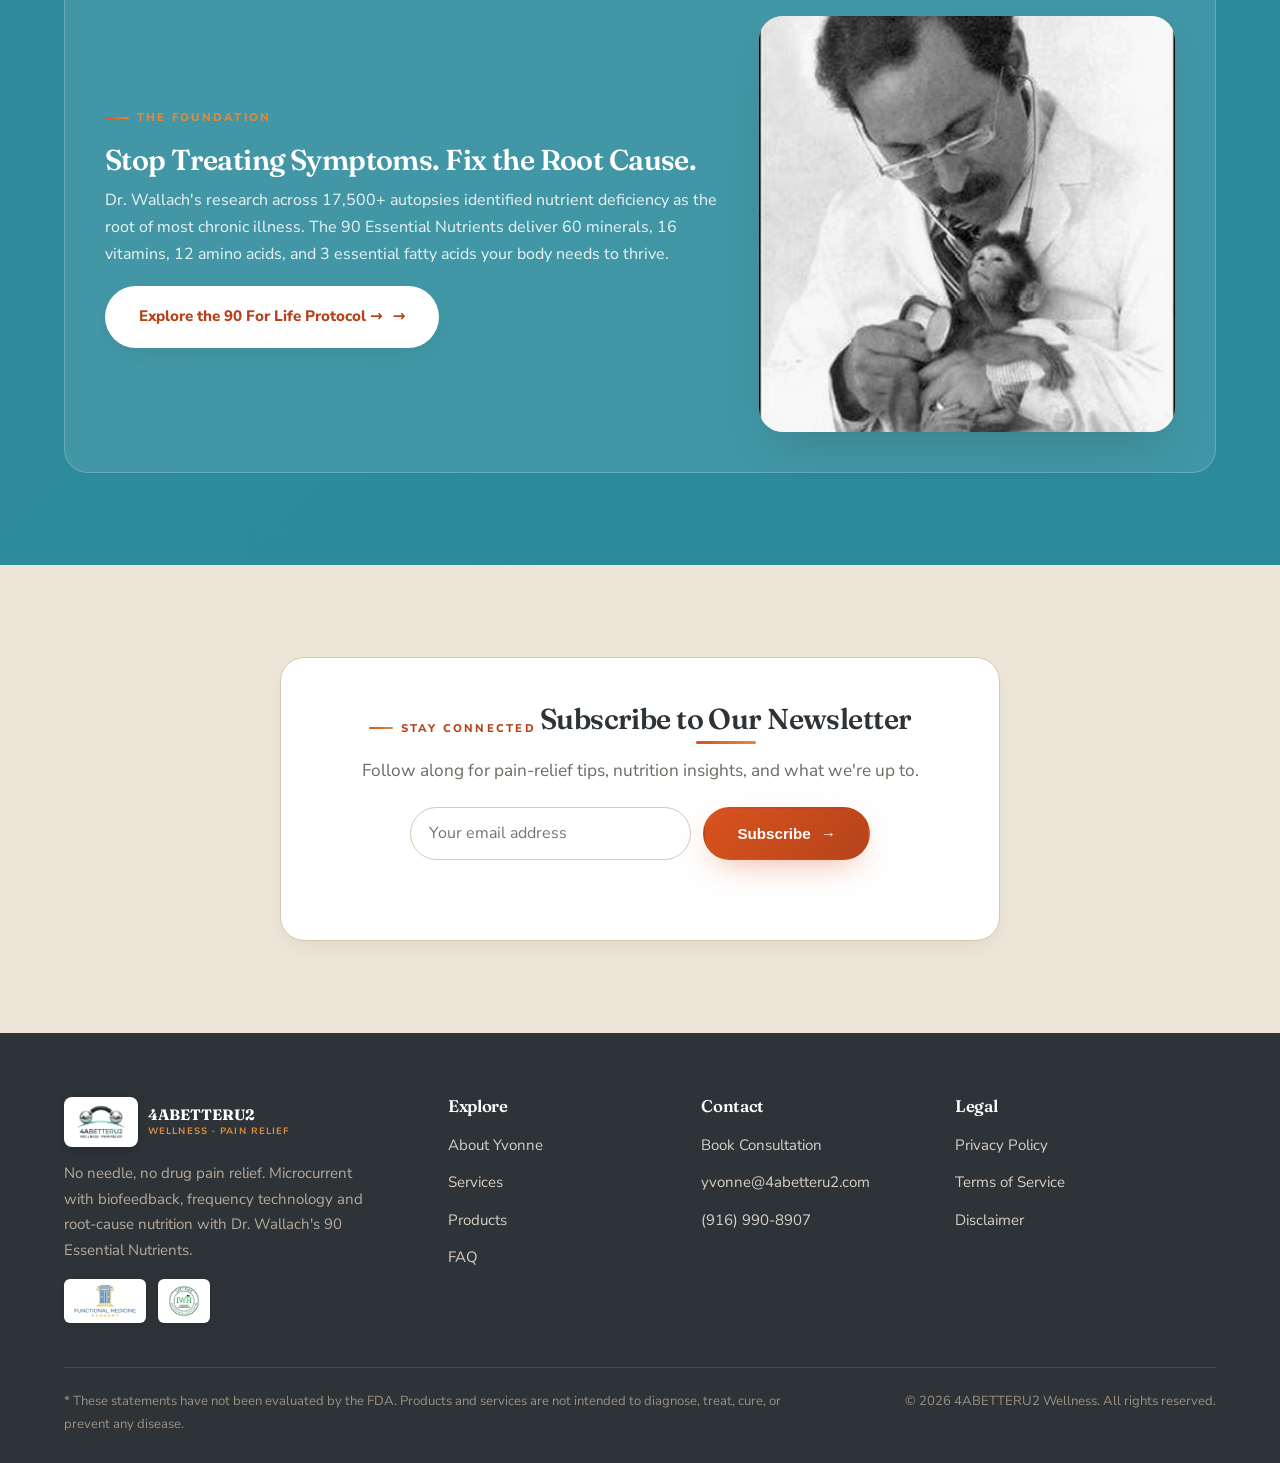
==== commit 14591d23: "Add phone number (916) 990-8907 to all contact placeholders" ====
--- a/index.html
+++ b/index.html
@@ -405,7 +405,7 @@
           <ul>
             <li><a href="contact.html">Book Consultation</a></li>
             <li><a href="mailto:yvonne@4abetteru2.com">yvonne@4abetteru2.com</a></li>
-            <li><a href="tel:+PHONE">Call to Schedule</a></li>
+            <li><a href="tel:+19169908907">(916) 990-8907</a></li>
           </ul>
         </div>
         <div>
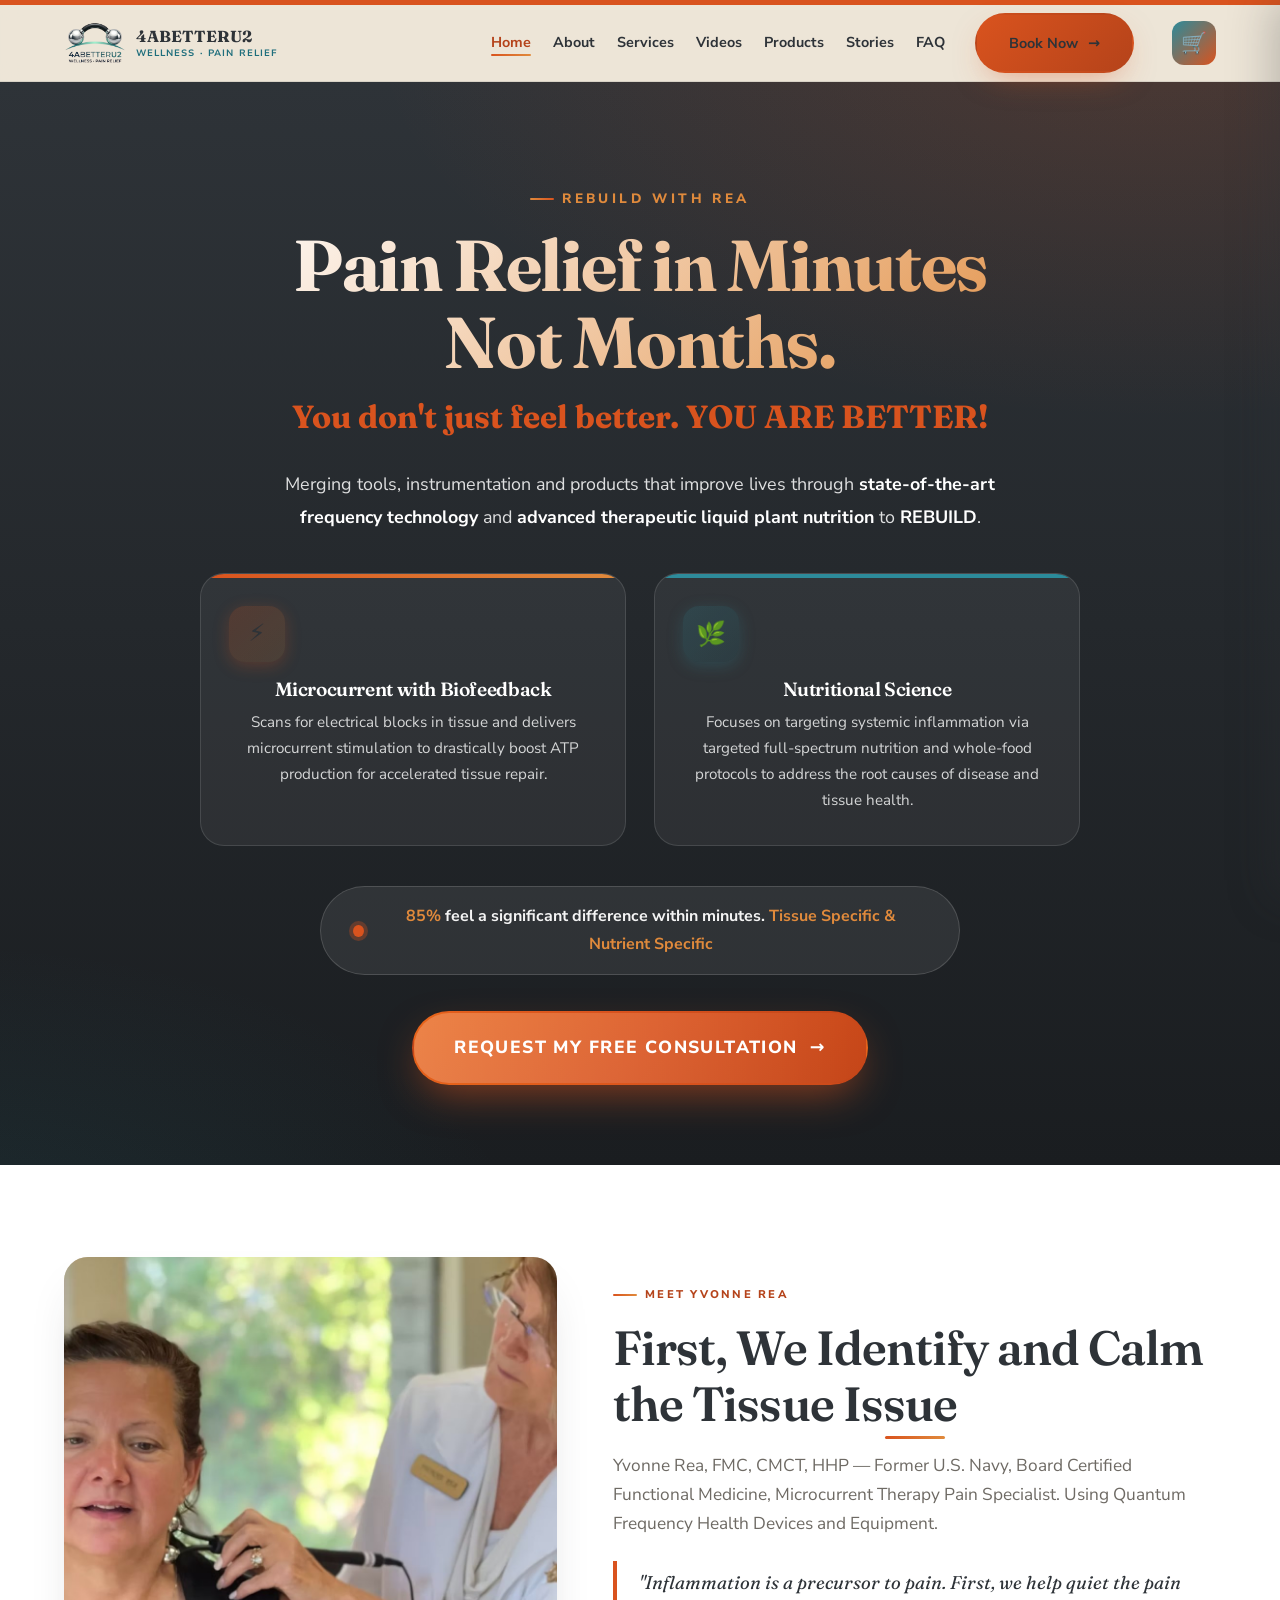
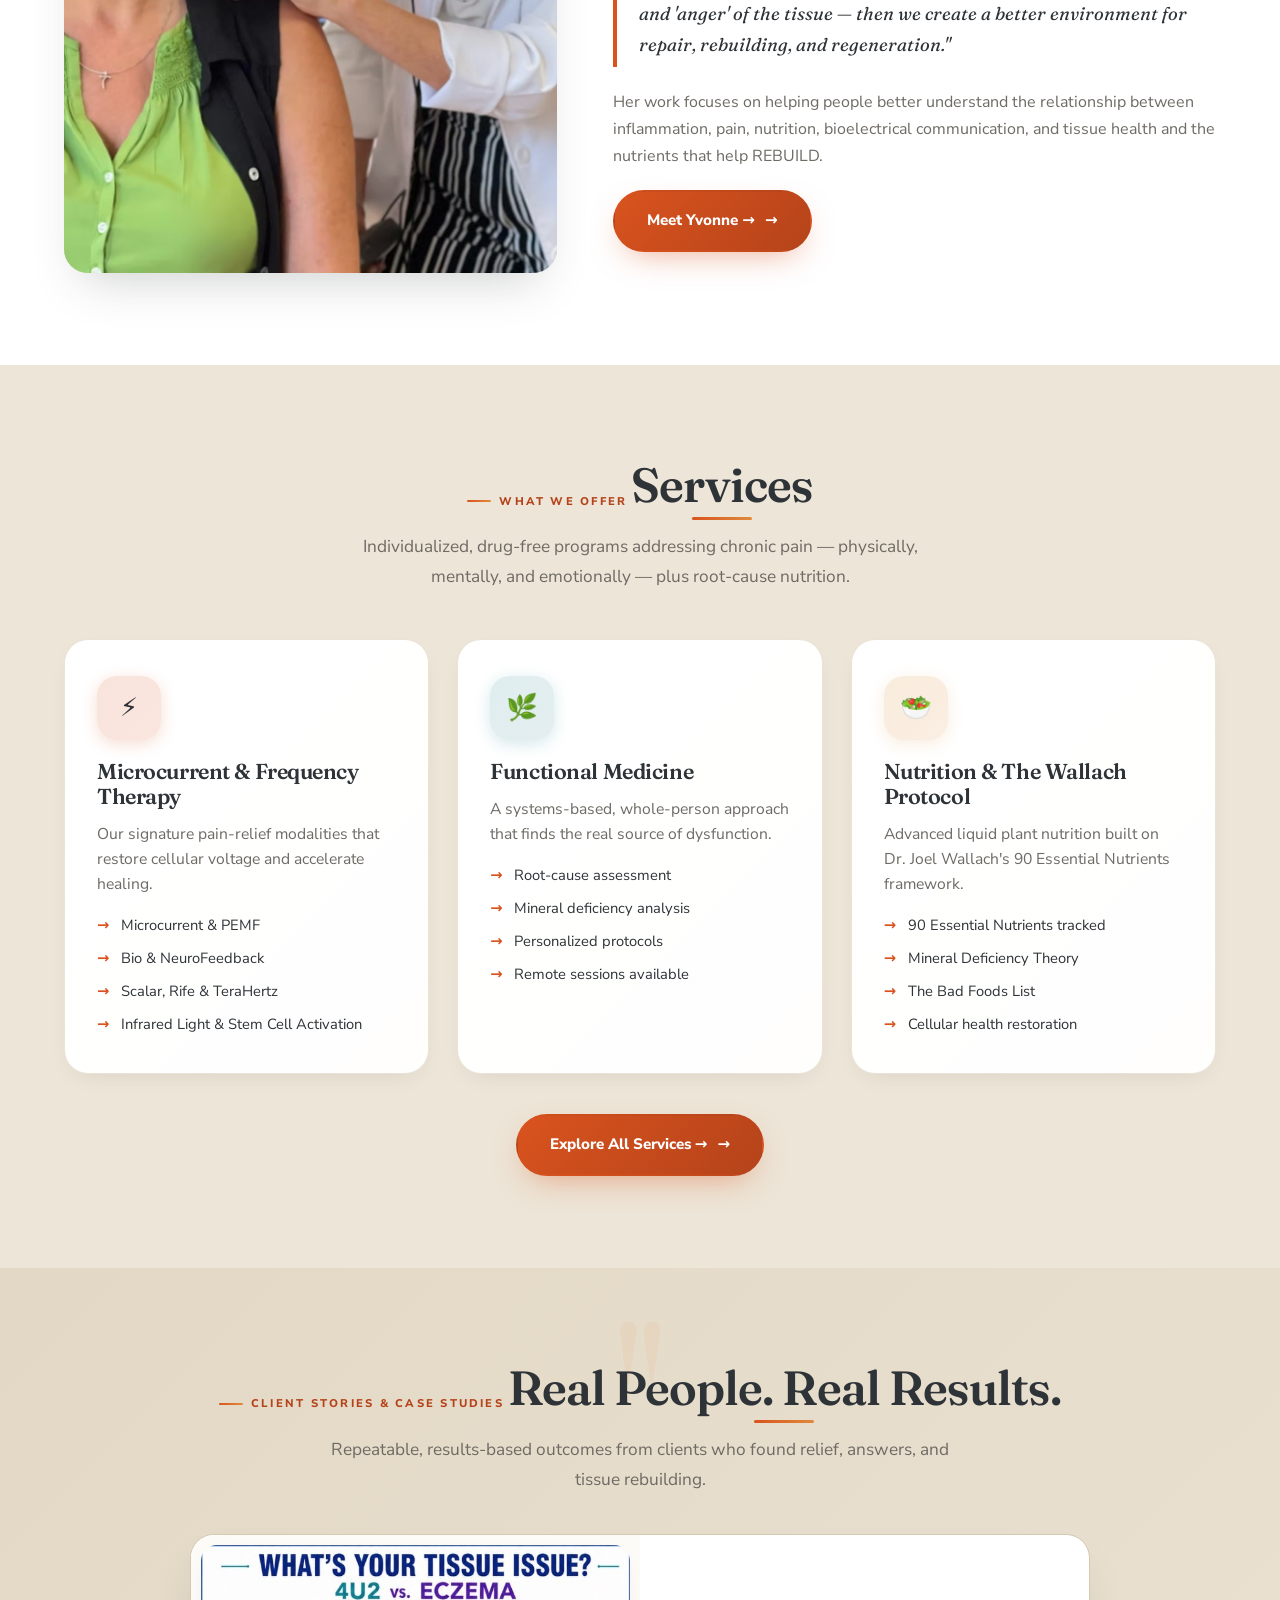
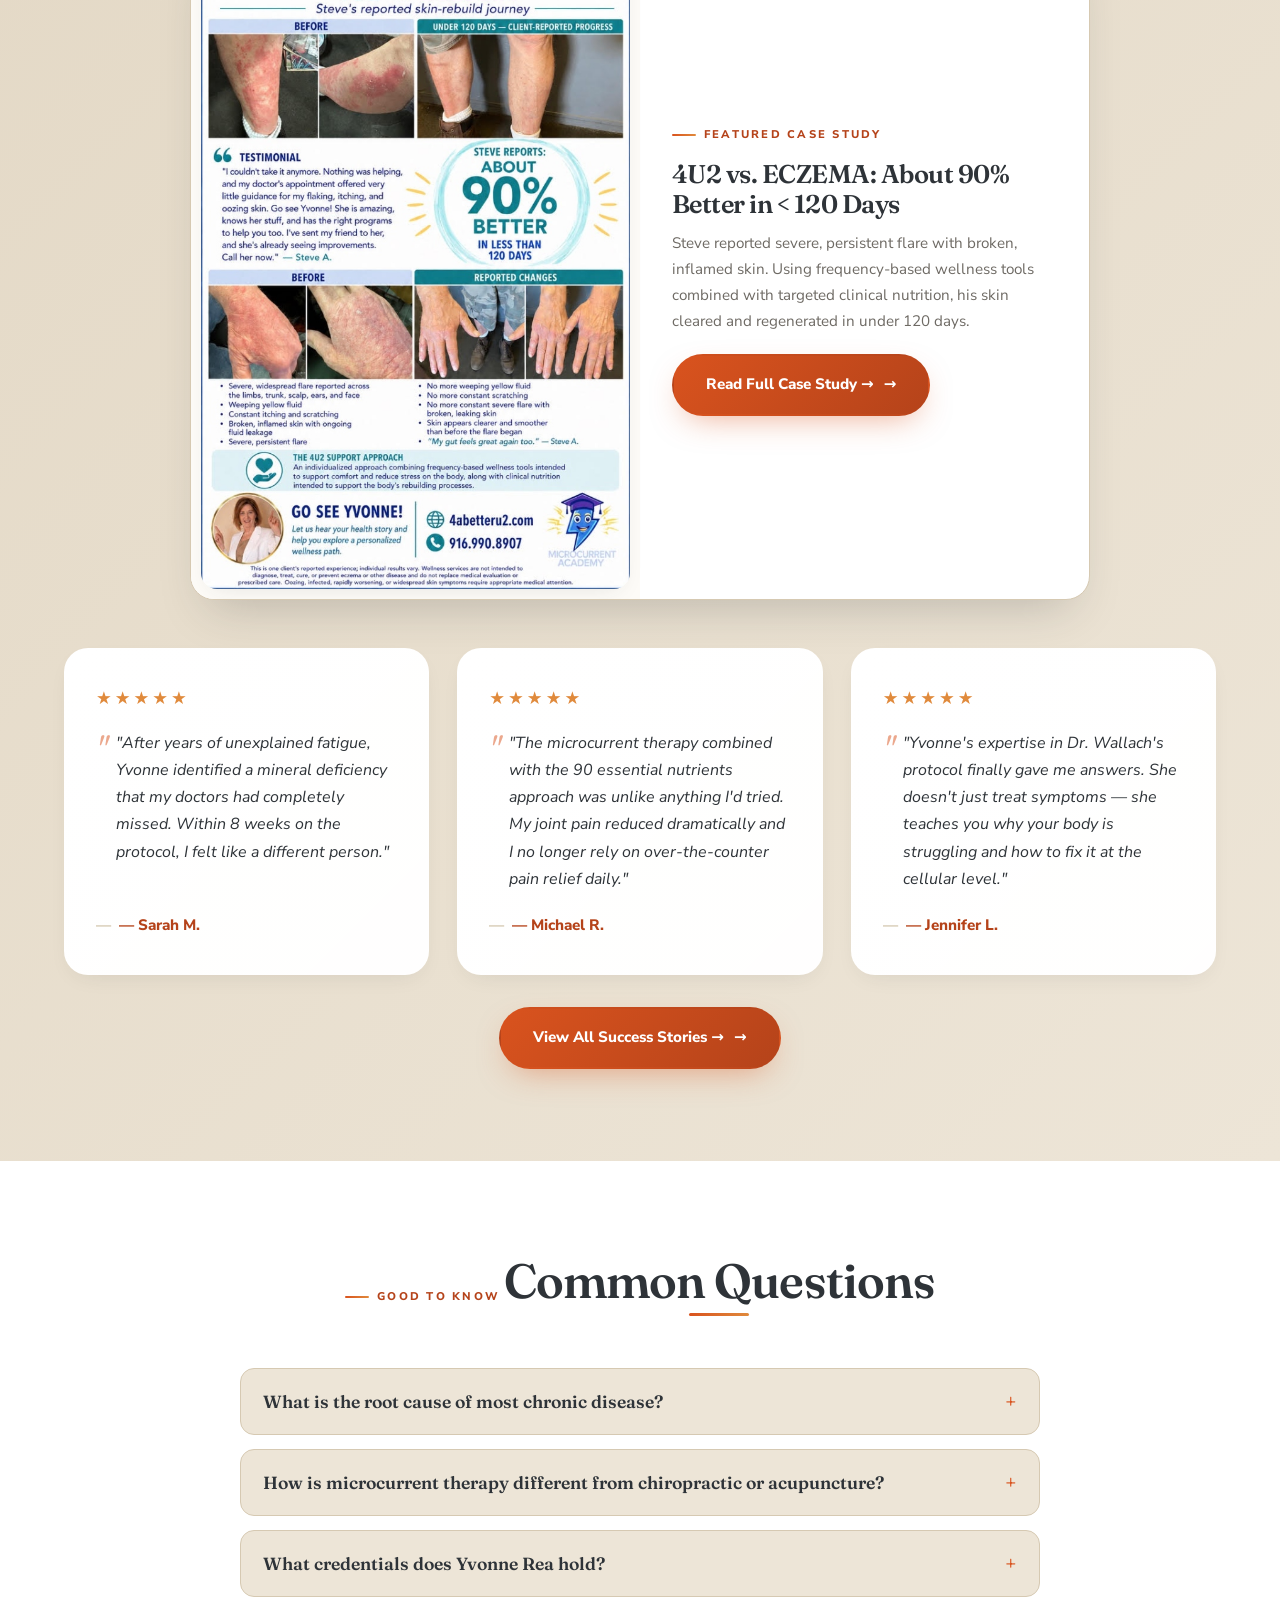
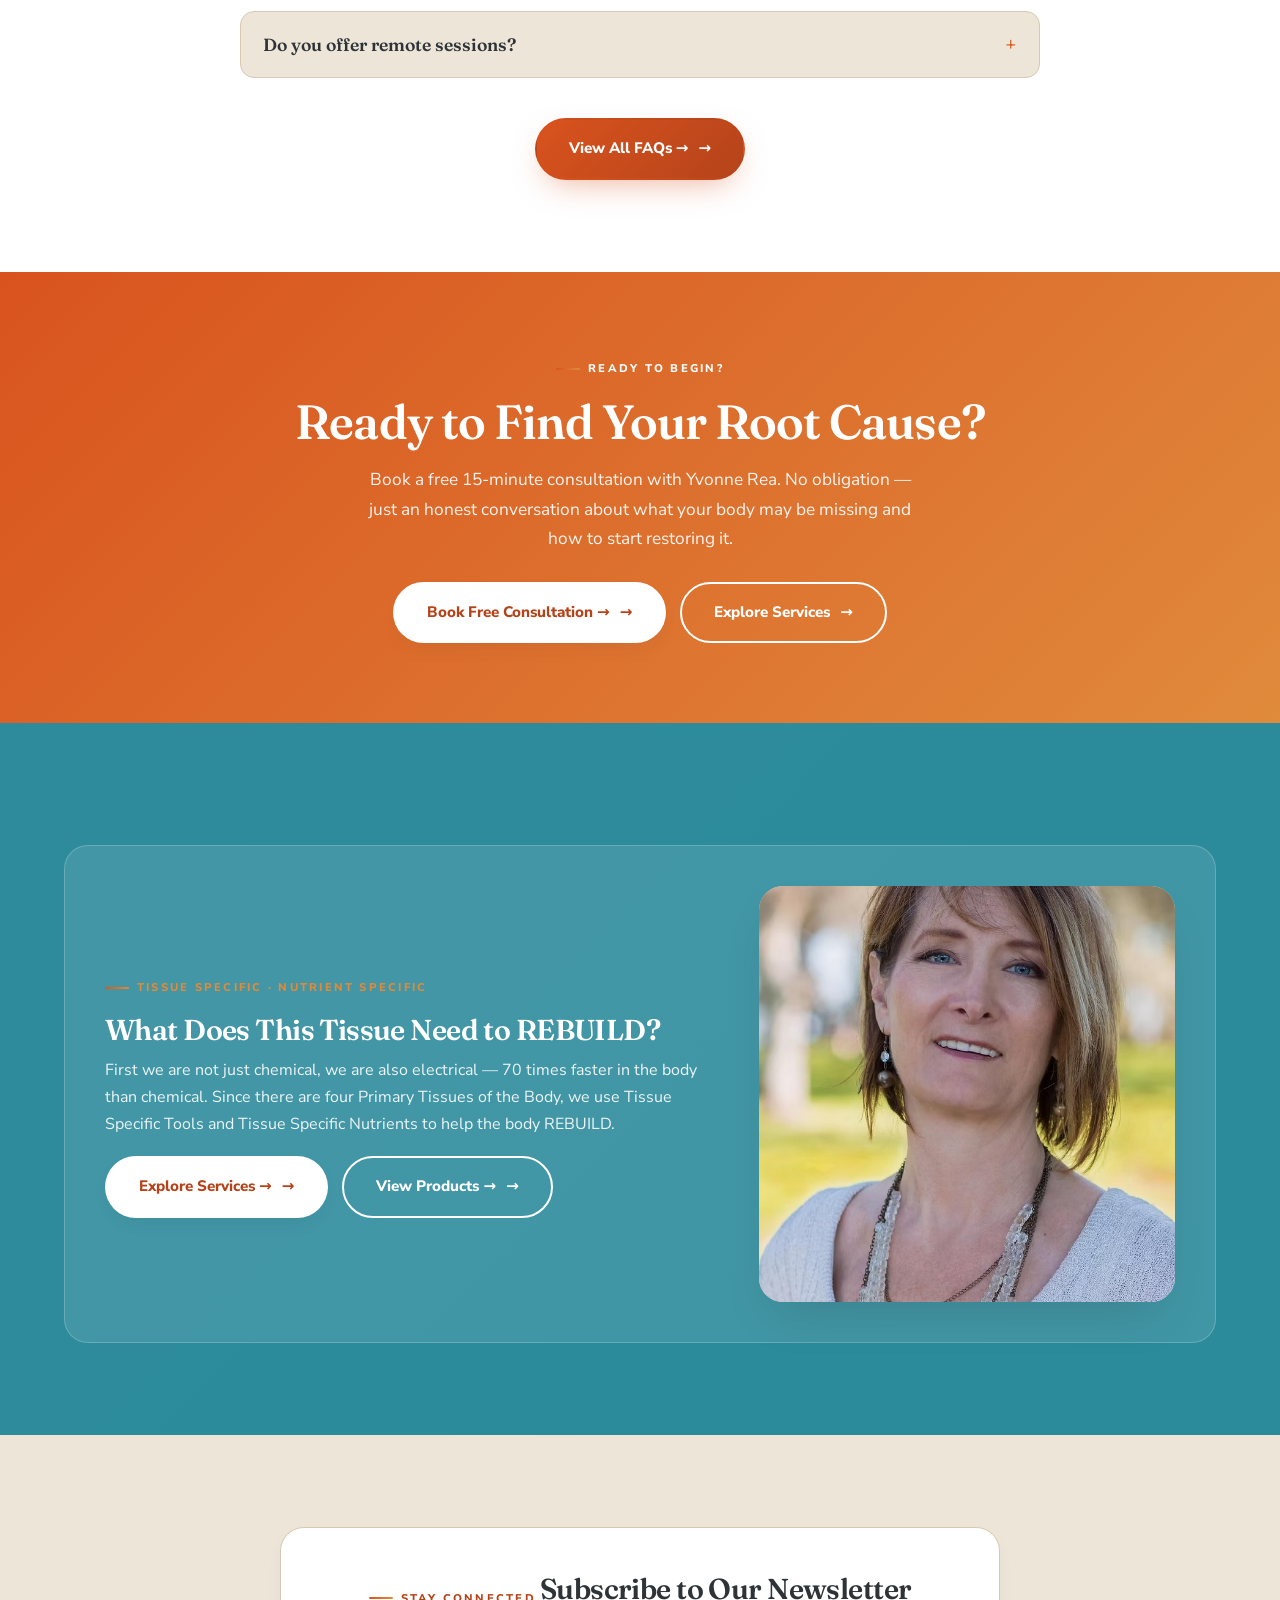
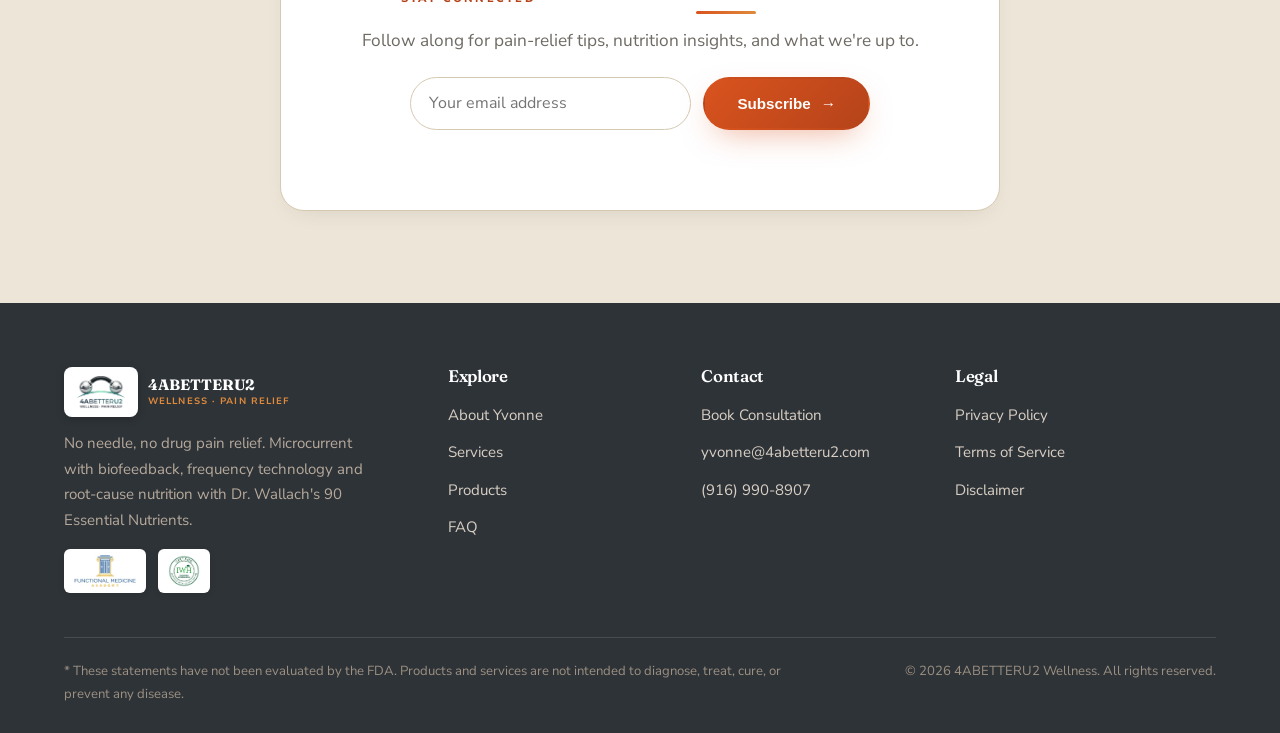
==== commit 841497c0: "Update site: REBUILD WITH REA hero, full Yvonne bio, new videos page, services & products overhaul, " ====
--- a/index.html
+++ b/index.html
@@ -137,6 +137,7 @@
           <li><a href="index.html" class="active">Home</a></li>
           <li><a href="about.html">About</a></li>
           <li><a href="services.html">Services</a></li>
+          <li><a href="videos.html">Videos</a></li>
           <li><a href="products.html">Products</a></li>
           <li><a href="success-stories.html">Stories</a></li>
           <li><a href="faq.html">FAQ</a></li>
@@ -152,40 +153,39 @@
     </div>
   </header>
 
-  <!-- ============== HERO ============== -->
-  <section class="hero" id="home">
-    <div class="container hero-grid">
-      <div>
-        <span class="eyebrow">Stop Treating Symptoms. Fix the Root Cause.</span>
-        <h1>No Needle, No Drug <span class="accent">Pain Relief</span></h1>
-        <p class="tagline">Yvonne Rea, FMC · CMCT · HHP — Board Certified</p>
-        <p class="lead">Conventional medicine excels at managing symptoms. But when the underlying cause is a nutrient or mineral deficiency — which Dr. Joel Wallach's 40+ years of research in over 17,500 autopsies identified as the <strong>root of most chronic illness</strong> — symptom management will never produce lasting results. We merge functional medicine with microcurrent therapy to find and fix the real cause.</p>
-        <div class="hero-badges">
-          <span class="pill">Root-Cause Healing</span>
-          <span class="pill">No drugs · No needles</span>
-          <span class="pill">85% feel improvement within weeks</span>
-        </div>
-        <div class="hero-cta">
-          <a href="contact.html" class="btn btn-primary">Find Your Root Cause →</a>
-          <a href="about.html" class="btn btn-ghost">View Credentials</a>
-        </div>
-        <div class="hero-stat">
-          <div><div class="num">15+</div><div class="lbl">Years Experience</div></div>
-          <div><div class="num">4</div><div class="lbl">Board Certifications</div></div>
-          <div><div class="num">90</div><div class="lbl">Essential Nutrients</div></div>
-        </div>
-      </div>
-      <div class="hero-photo-wrap">
-        <div class="photo-frame hero-photo">
-          <img src="images/hero-yvonne.jpg" alt="Yvonne Rea helping a client" onerror="markEmpty(this)" />
-          <span class="photo-label"><span class="ico">📷</span>Add your hero photo<br><code>images/hero-yvonne.jpg</code></span>
-        </div>
-        <div class="hero-photo-deco"><span class="dot"></span> Got Pain? Pain STOPS here!</div>
-      </div>
-    </div>
-  </section>
-
-  <!-- ============== WHY / APPROACH PREVIEW ============== -->
+  <!-- ============== HERO — REBUILD WITH REA ============== -->
+  <section class="rebuild-hero" id="home">
+    <div class="container">
+      <div class="rebuild-hero-content">
+        <span class="eyebrow">REBUILD WITH REA</span>
+        <h1>Pain Relief in Minutes<br>Not Months.</h1>
+        <p class="hero-subtitle">You don't just feel better. <strong>YOU ARE BETTER!</strong></p>
+        <p class="hero-body">Merging tools, instrumentation and products that improve lives through <strong>state-of-the-art frequency technology</strong> and <strong>advanced therapeutic liquid plant nutrition</strong> to <strong>REBUILD</strong>.</p>
+        
+        <div class="rebuild-pillars">
+          <div class="rebuild-pillar mct">
+            <div class="pillar-icon">⚡</div>
+            <h3>Microcurrent with Biofeedback</h3>
+            <p>Scans for electrical blocks in tissue and delivers microcurrent stimulation to drastically boost ATP production for accelerated tissue repair.</p>
+          </div>
+          <div class="rebuild-pillar nutrition">
+            <div class="pillar-icon">🌿</div>
+            <h3>Nutritional Science</h3>
+            <p>Focuses on targeting systemic inflammation via targeted full-spectrum nutrition and whole-food protocols to address the root causes of disease and tissue health.</p>
+          </div>
+        </div>
+
+        <div class="rebuild-stat">
+          <span class="stat-dot"></span>
+          <span><strong>85%</strong> feel a significant difference within minutes. <strong>Tissue Specific &amp; Nutrient Specific</strong></span>
+        </div>
+
+        <a href="contact.html" class="btn-consult" id="consultBtn">Request my Free Consultation</a>
+      </div>
+    </div>
+  </section>
+
+  <!-- ============== MEET YVONNE PREVIEW ============== -->
   <section class="section about" id="about">
     <div class="container about-grid">
       <div class="photo-frame about-photo">
@@ -193,11 +193,11 @@
         <span class="photo-label"><span class="ico">📷</span>Add Yvonne's portrait<br><code>images/yvonne-portrait.jpg</code></span>
       </div>
       <div>
-        <span class="eyebrow">Why Most Treatments Don't Work</span>
-        <h2 class="section-title">We Find the Root Cause</h2>
-        <p class="section-lead" style="max-width:none">Conventional care manages symptoms. But when the underlying cause is a nutrient or mineral deficiency &mdash; identified by Dr. Joel Wallach across 40+ years and 17,500+ autopsies as the root of most chronic illness &mdash; symptom management never produces lasting results.</p>
-        <blockquote class="quote">"Inflammation is the precursor to pain. You must first quiet the pain and anger of the tissue before repair, rebuild and regeneration can occur."</blockquote>
-        <p style="color:var(--muted)">Yvonne bridges functional medicine with microcurrent therapy and Dr. Wallach's 90 Essential Nutrients &mdash; we test, identify, and correct at the source.</p>
+        <span class="eyebrow">Meet Yvonne Rea</span>
+        <h2 class="section-title">First, We Identify and Calm the Tissue Issue</h2>
+        <p class="section-lead" style="max-width:none">Yvonne Rea, FMC, CMCT, HHP &mdash; Former U.S. Navy, Board Certified Functional Medicine, Microcurrent Therapy Pain Specialist. Using Quantum Frequency Health Devices and Equipment.</p>
+        <blockquote class="quote">"Inflammation is a precursor to pain. First, we help quiet the pain and 'anger' of the tissue — then we create a better environment for repair, rebuilding, and regeneration."</blockquote>
+        <p style="color:var(--muted)">Her work focuses on helping people better understand the relationship between inflammation, pain, nutrition, bioelectrical communication, and tissue health and the nutrients that help REBUILD.</p>
         <a href="about.html" class="btn btn-primary" style="margin-top:20px">Meet Yvonne →</a>
       </div>
     </div>
@@ -256,10 +256,24 @@
   <section class="section testimonials" id="stories">
     <div class="container">
       <div class="center">
-        <span class="eyebrow">Client Stories</span>
-        <h2 class="section-title">Real People. Real Relief.</h2>
-        <p class="section-lead">Repeatable, results-based outcomes from clients who found relief and answers.</p>
-      </div>
+        <span class="eyebrow">Client Stories &amp; Case Studies</span>
+        <h2 class="section-title">Real People. Real Results.</h2>
+        <p class="section-lead">Repeatable, results-based outcomes from clients who found relief, answers, and tissue rebuilding.</p>
+      </div>
+
+      <!-- Featured Case Study Card -->
+      <div class="case-study-card" style="max-width: 900px; margin: 40px auto 32px; background: #fff; border-radius: var(--radius); overflow: hidden; box-shadow: var(--shadow); border: 1px solid var(--sand); display: grid; grid-template-columns: 1fr 1fr; align-items: center;">
+        <div style="padding: 10px; background: #fdfbf7;">
+          <img src="images/eczema-case-study.jpg" alt="Case Study: What's Your Tissue Issue? 4U2 vs. Eczema" style="width: 100%; border-radius: calc(var(--radius) - 8px); box-shadow: var(--shadow-sm);" />
+        </div>
+        <div class="case-study-content" style="padding: 36px 32px;">
+          <span class="eyebrow" style="color: var(--coral-dark);">Featured Case Study</span>
+          <h3 style="font-size: 1.6rem; margin-bottom: 12px; color: var(--charcoal);">4U2 vs. ECZEMA: About 90% Better in &lt; 120 Days</h3>
+          <p style="color: var(--muted); font-size: 0.95rem; line-height: 1.7; margin-bottom: 20px;">Steve reported severe, persistent flare with broken, inflamed skin. Using frequency-based wellness tools combined with targeted clinical nutrition, his skin cleared and regenerated in under 120 days.</p>
+          <a href="success-stories.html" class="btn btn-primary">Read Full Case Study →</a>
+        </div>
+      </div>
+
       <div class="t-cards">
         <div class="t-card"><div class="stars">★★★★★</div><p>"After years of unexplained fatigue, Yvonne identified a mineral deficiency that my doctors had completely missed. Within 8 weeks on the protocol, I felt like a different person."</p><div class="who">— Sarah M.</div></div>
         <div class="t-card"><div class="stars">★★★★★</div><p>"The microcurrent therapy combined with the 90 essential nutrients approach was unlike anything I'd tried. My joint pain reduced dramatically and I no longer rely on over-the-counter pain relief daily."</p><div class="who">— Michael R.</div></div>
@@ -315,18 +329,21 @@
     </div>
   </section>
 
-  <!-- ============== 90 FOR LIFE PREVIEW ============== -->
+  <!-- ============== MCT & NUTRITION BANNER ============== -->
   <section class="section" style="background: linear-gradient(135deg, var(--sage), var(--teal)); color:#fff;">
     <div class="container">
       <div class="nutrition-banner" style="background: rgba(255,255,255,0.1); border: 1px solid rgba(255,255,255,0.2);">
         <div>
-          <span class="eyebrow" style="color: var(--gold);">The Foundation</span>
-          <h3 style="color:#fff; font-size:1.8rem;">Stop Treating Symptoms. Fix the Root Cause.</h3>
-          <p style="color: rgba(255,255,255,0.9);">Dr. Wallach's research across 17,500+ autopsies identified nutrient deficiency as the root of most chronic illness. The 90 Essential Nutrients deliver 60 minerals, 16 vitamins, 12 amino acids, and 3 essential fatty acids your body needs to thrive.</p>
-          <a href="products.html" class="btn btn-light" style="margin-top:18px">Explore the 90 For Life Protocol →</a>
+          <span class="eyebrow" style="color: var(--gold);">Tissue Specific · Nutrient Specific</span>
+          <h3 style="color:#fff; font-size:1.8rem;">What Does This Tissue Need to REBUILD?</h3>
+          <p style="color: rgba(255,255,255,0.9);">First we are not just chemical, we are also electrical — 70 times faster in the body than chemical. Since there are four Primary Tissues of the Body, we use Tissue Specific Tools and Tissue Specific Nutrients to help the body REBUILD.</p>
+          <div style="display:flex; gap:14px; flex-wrap:wrap; margin-top:18px;">
+            <a href="services.html" class="btn btn-light">Explore Services →</a>
+            <a href="products.html" class="btn btn-ghost" style="border-color:#fff; color:#fff;">View Products →</a>
+          </div>
         </div>
         <div class="photo-frame" style="aspect-ratio:1/1">
-          <img src="images/Dr%20Wallach.jpg" alt="Dr. Joel Wallach - Founder of the 90 Essential Nutrients protocol" />
+          <img src="images/hero-yvonne.jpg" alt="Yvonne Rea — Microcurrent Therapy and Nutrition" />
         </div>
       </div>
     </div>
--- a/styles.css
+++ b/styles.css
@@ -1131,6 +1131,639 @@
 }
 .footer-bottom .disc { max-width: 760px; }
 
+/* ---------------- REBUILD WITH REA Hero ---------------- */
+.rebuild-hero {
+  position: relative;
+  overflow: hidden;
+  padding: 100px 0 80px;
+}
+
+.rebuild-hero::before {
+  content: "";
+  position: absolute;
+  inset: 0;
+  z-index: -1;
+  background:
+    radial-gradient(1200px 600px at 90% -5%, rgba(217,83,30,.18), transparent 65%),
+    radial-gradient(1000px 550px at -5% 110%, rgba(46,139,155,.14), transparent 60%),
+    radial-gradient(600px 400px at 50% 120%, rgba(224,164,88,.1), transparent 50%),
+    linear-gradient(180deg, var(--charcoal) 0%, #1a1d20 100%);
+}
+
+.rebuild-hero .container {
+  animation: fadeInUp 1s ease-out;
+}
+
+.rebuild-hero-content {
+  text-align: center;
+  max-width: 900px;
+  margin: 0 auto;
+}
+
+.rebuild-hero .eyebrow {
+  color: var(--gold);
+  font-size: 0.85rem;
+  letter-spacing: 0.25em;
+}
+
+.rebuild-hero .eyebrow::before {
+  background: linear-gradient(90deg, var(--gold), var(--coral));
+}
+
+.rebuild-hero h1 {
+  font-size: clamp(2.5rem, 6vw, 4.5rem);
+  background: linear-gradient(135deg, #fff 0%, var(--gold) 100%);
+  -webkit-background-clip: text;
+  -webkit-text-fill-color: transparent;
+  background-clip: text;
+  margin-bottom: 8px;
+  letter-spacing: -0.02em;
+  line-height: 1.08;
+}
+
+.rebuild-hero .hero-subtitle {
+  font-family: 'Fraunces', serif;
+  font-size: clamp(1.4rem, 3vw, 2rem);
+  color: var(--coral);
+  font-weight: 700;
+  margin-bottom: 24px;
+  animation: fadeInUp 1s ease-out 0.2s both;
+}
+
+.rebuild-hero .hero-body {
+  font-size: 1.12rem;
+  color: rgba(255,255,255,0.85);
+  max-width: 760px;
+  margin: 0 auto 40px;
+  line-height: 1.8;
+  animation: fadeInUp 1s ease-out 0.4s both;
+}
+
+.rebuild-hero .hero-body strong {
+  color: #fff;
+}
+
+.rebuild-pillars {
+  display: grid;
+  grid-template-columns: 1fr 1fr;
+  gap: 28px;
+  margin: 0 auto 40px;
+  max-width: 880px;
+  animation: fadeInUp 1s ease-out 0.6s both;
+}
+
+.rebuild-pillar {
+  background: rgba(255,255,255,0.06);
+  border: 1px solid rgba(255,255,255,0.12);
+  border-radius: var(--radius);
+  padding: 32px 28px;
+  backdrop-filter: blur(8px);
+  transition: var(--transition);
+  position: relative;
+  overflow: hidden;
+}
+
+.rebuild-pillar::before {
+  content: '';
+  position: absolute;
+  top: 0;
+  left: 0;
+  width: 100%;
+  height: 4px;
+  border-radius: 4px 4px 0 0;
+}
+
+.rebuild-pillar.mct::before {
+  background: linear-gradient(90deg, var(--coral), var(--gold));
+}
+
+.rebuild-pillar.nutrition::before {
+  background: linear-gradient(90deg, var(--sage), var(--teal));
+}
+
+.rebuild-pillar:hover {
+  transform: translateY(-6px);
+  background: rgba(255,255,255,0.1);
+  box-shadow: 0 20px 40px rgba(0,0,0,0.3);
+}
+
+.rebuild-pillar .pillar-icon {
+  width: 56px;
+  height: 56px;
+  border-radius: 16px;
+  display: grid;
+  place-items: center;
+  font-size: 1.5rem;
+  margin-bottom: 16px;
+}
+
+.rebuild-pillar.mct .pillar-icon {
+  background: linear-gradient(135deg, rgba(217,83,30,0.2), rgba(224,138,60,0.15));
+  box-shadow: 0 4px 16px rgba(217,83,30,0.25);
+}
+
+.rebuild-pillar.nutrition .pillar-icon {
+  background: linear-gradient(135deg, rgba(46,139,155,0.2), rgba(31,110,124,0.15));
+  box-shadow: 0 4px 16px rgba(46,139,155,0.25);
+}
+
+.rebuild-pillar h3 {
+  font-size: 1.2rem;
+  color: #fff;
+  margin-bottom: 10px;
+}
+
+.rebuild-pillar p {
+  font-size: 0.95rem;
+  color: rgba(255,255,255,0.8);
+  line-height: 1.7;
+}
+
+.rebuild-stat {
+  display: flex;
+  align-items: center;
+  justify-content: center;
+  gap: 12px;
+  background: rgba(255,255,255,0.08);
+  border: 1px solid rgba(255,255,255,0.15);
+  border-radius: 999px;
+  padding: 16px 32px;
+  margin: 0 auto 36px;
+  max-width: 640px;
+  animation: fadeInUp 1s ease-out 0.8s both;
+}
+
+.rebuild-stat .stat-dot {
+  width: 12px;
+  height: 12px;
+  border-radius: 50%;
+  background: var(--coral);
+  box-shadow: 0 0 0 4px rgba(217,83,30,0.3);
+  animation: pulse 2s ease-in-out infinite;
+}
+
+@keyframes pulse {
+  0%, 100% { box-shadow: 0 0 0 4px rgba(217,83,30,0.3); }
+  50% { box-shadow: 0 0 0 8px rgba(217,83,30,0.1); }
+}
+
+.rebuild-stat span {
+  color: rgba(255,255,255,0.95);
+  font-weight: 700;
+  font-size: 1rem;
+}
+
+.rebuild-stat strong {
+  color: var(--gold);
+}
+
+.btn-consult {
+  display: inline-flex;
+  align-items: center;
+  gap: 12px;
+  cursor: pointer;
+  font-weight: 800;
+  font-size: 1.1rem;
+  padding: 20px 40px;
+  border-radius: 999px;
+  border: 2px solid transparent;
+  background: linear-gradient(135deg, #E8651A 0%, #D9531E 50%, #C44518 100%);
+  color: #fff;
+  box-shadow: 0 16px 40px -10px rgba(217,83,30,0.6);
+  transition: var(--transition-bounce);
+  position: relative;
+  overflow: hidden;
+  z-index: 1;
+  text-transform: uppercase;
+  letter-spacing: 0.08em;
+  animation: fadeInUp 1s ease-out 1s both;
+}
+
+.btn-consult::before {
+  content: '';
+  position: absolute;
+  top: 0;
+  left: -100%;
+  width: 200%;
+  height: 100%;
+  background: linear-gradient(90deg, transparent, rgba(255,255,255,0.2), transparent);
+  transition: left 0.6s ease;
+  z-index: -1;
+}
+
+.btn-consult:hover::before {
+  left: 100%;
+}
+
+.btn-consult:hover {
+  transform: translateY(-4px) scale(1.03);
+  box-shadow: 0 24px 48px -10px rgba(217,83,30,0.65);
+}
+
+.btn-consult::after {
+  content: '→';
+  transition: transform 0.3s ease;
+}
+
+.btn-consult:hover::after {
+  transform: translateX(6px);
+}
+
+/* ---------------- About Bio Page ---------------- */
+.about-hero {
+  padding-top: 120px;
+  background: linear-gradient(135deg, var(--cream-2) 0%, var(--cream) 100%);
+  position: relative;
+}
+
+.about-hero::before {
+  content: '';
+  position: absolute;
+  top: 0;
+  left: 0;
+  right: 0;
+  bottom: 0;
+  background: radial-gradient(800px 400px at 80% 20%, rgba(217,83,30,0.06), transparent 60%);
+  pointer-events: none;
+}
+
+.about-hero-grid {
+  display: grid;
+  grid-template-columns: 0.85fr 1.15fr;
+  gap: 56px;
+  align-items: start;
+}
+
+.about-hero-sidebar {
+  position: sticky;
+  top: 100px;
+}
+
+.about-credentials-card {
+  background: linear-gradient(135deg, #fff 0%, rgba(255,255,255,0.98) 100%);
+  border-radius: var(--radius);
+  padding: 36px;
+  box-shadow: var(--shadow);
+  border: 1px solid rgba(214,201,178,0.5);
+}
+
+.about-credentials-card h2 {
+  font-size: 2rem;
+  margin-bottom: 4px;
+  color: var(--charcoal);
+}
+
+.about-credentials-card .credentials-sub {
+  font-family: 'Fraunces', serif;
+  font-size: 1.1rem;
+  color: var(--sage-dark);
+  font-weight: 600;
+  margin-bottom: 16px;
+}
+
+.about-credentials-list {
+  list-style: none;
+  display: grid;
+  gap: 8px;
+  margin: 20px 0;
+}
+
+.about-credentials-list li {
+  font-size: 0.92rem;
+  padding-left: 24px;
+  position: relative;
+  color: var(--charcoal);
+  line-height: 1.6;
+}
+
+.about-credentials-list li::before {
+  content: "→";
+  position: absolute;
+  left: 0;
+  color: var(--coral);
+  font-weight: 700;
+}
+
+.about-tech-chips {
+  display: flex;
+  flex-wrap: wrap;
+  gap: 8px;
+  margin-top: 16px;
+}
+
+.about-tech-chips span {
+  background: linear-gradient(135deg, rgba(46,139,155,0.1), rgba(31,110,124,0.08));
+  border: 1px solid rgba(46,139,155,0.2);
+  padding: 6px 14px;
+  border-radius: 999px;
+  font-size: 0.8rem;
+  font-weight: 700;
+  color: var(--sage-dark);
+}
+
+/* About Bio Content */
+.about-bio-content h2 {
+  font-size: 1.8rem;
+  margin: 48px 0 16px;
+  padding-top: 20px;
+  border-top: 1px solid var(--sand);
+  color: var(--charcoal);
+}
+
+.about-bio-content h2:first-of-type {
+  margin-top: 0;
+  padding-top: 0;
+  border-top: none;
+}
+
+.about-bio-content p {
+  font-size: 1.02rem;
+  color: var(--charcoal);
+  line-height: 1.8;
+  margin-bottom: 16px;
+}
+
+.about-bio-content .bio-quote {
+  border-left: 4px solid var(--coral);
+  padding: 24px 28px;
+  margin: 28px 0;
+  background: linear-gradient(135deg, rgba(217,83,30,0.04), rgba(224,138,60,0.02));
+  border-radius: 0 var(--radius-sm) var(--radius-sm) 0;
+  font-family: 'Fraunces', serif;
+  font-style: italic;
+  font-size: 1.15rem;
+  color: var(--charcoal);
+  line-height: 1.7;
+}
+
+.about-bio-content .bio-quote .quote-attr {
+  display: block;
+  margin-top: 12px;
+  font-style: normal;
+  font-weight: 700;
+  font-size: 0.95rem;
+  color: var(--coral-dark);
+}
+
+.about-study-list {
+  list-style: none;
+  display: grid;
+  grid-template-columns: 1fr 1fr;
+  gap: 10px;
+  margin: 20px 0;
+  padding: 24px;
+  background: var(--cream);
+  border-radius: var(--radius-sm);
+  border: 1px solid var(--sand);
+}
+
+.about-study-list li {
+  font-size: 0.95rem;
+  padding-left: 24px;
+  position: relative;
+  color: var(--charcoal);
+}
+
+.about-study-list li::before {
+  content: "✓";
+  position: absolute;
+  left: 0;
+  color: var(--sage);
+  font-weight: 800;
+}
+
+/* Topics / Presentation list */
+.about-topics {
+  list-style: none;
+  display: grid;
+  gap: 12px;
+  margin: 24px 0;
+  counter-reset: topic;
+}
+
+.about-topics li {
+  counter-increment: topic;
+  padding: 18px 24px 18px 60px;
+  background: linear-gradient(135deg, #fff 0%, rgba(255,255,255,0.95) 100%);
+  border: 1px solid rgba(214,201,178,0.5);
+  border-radius: 14px;
+  font-size: 0.98rem;
+  color: var(--charcoal);
+  position: relative;
+  transition: var(--transition);
+}
+
+.about-topics li::before {
+  content: counter(topic, decimal-leading-zero);
+  position: absolute;
+  left: 18px;
+  top: 50%;
+  transform: translateY(-50%);
+  font-family: 'Fraunces', serif;
+  font-size: 1.2rem;
+  font-weight: 700;
+  color: var(--coral);
+}
+
+.about-topics li:hover {
+  transform: translateX(6px);
+  border-color: var(--coral);
+  box-shadow: var(--shadow-sm);
+}
+
+.about-guiding-process {
+  display: grid;
+  grid-template-columns: repeat(3, 1fr);
+  gap: 20px;
+  margin: 24px 0;
+}
+
+.about-guiding-process .process-step {
+  text-align: center;
+  padding: 28px 20px;
+  background: linear-gradient(135deg, var(--sage) 0%, var(--teal) 100%);
+  border-radius: var(--radius-sm);
+  color: #fff;
+  position: relative;
+}
+
+.about-guiding-process .process-step .step-num {
+  font-family: 'Fraunces', serif;
+  font-size: 2rem;
+  font-weight: 700;
+  color: var(--gold);
+  margin-bottom: 8px;
+}
+
+.about-guiding-process .process-step h4 {
+  font-size: 1.1rem;
+  color: #fff;
+  margin-bottom: 4px;
+}
+
+.about-guiding-process .process-step p {
+  font-size: 0.88rem;
+  color: rgba(255,255,255,0.85);
+  margin-bottom: 0;
+}
+
+/* ---------------- Videos Page ---------------- */
+.videos-page {
+  padding-top: 120px;
+  background: linear-gradient(135deg, #2E3338 0%, #1F2529 100%);
+  color: #fff;
+}
+
+.videos-page .eyebrow {
+  color: var(--gold);
+}
+
+.videos-page .section-title {
+  color: #fff;
+}
+
+.videos-page .section-lead {
+  color: rgba(255,255,255,0.75);
+}
+
+.featured-video {
+  max-width: 800px;
+  margin: 40px auto 0;
+}
+
+.featured-video .video-wrap {
+  position: relative;
+  aspect-ratio: 16/9;
+  border-radius: var(--radius);
+  overflow: hidden;
+  box-shadow: 0 24px 48px rgba(0,0,0,0.4);
+  background: #000;
+}
+
+.featured-video .video-wrap iframe {
+  position: absolute;
+  top: 0;
+  left: 0;
+  width: 100%;
+  height: 100%;
+  border: none;
+}
+
+.featured-video h3 {
+  text-align: center;
+  margin-top: 20px;
+  font-size: 1.2rem;
+  color: #fff;
+}
+
+.more-videos-section {
+  background: linear-gradient(135deg, #1F2529 0%, #171b1e 100%);
+  color: #fff;
+}
+
+.more-videos-section .section-title {
+  color: #fff;
+}
+
+.more-videos-section .section-lead {
+  color: rgba(255,255,255,0.75);
+}
+
+.video-demos-grid {
+  display: grid;
+  grid-template-columns: repeat(4, 1fr);
+  gap: 24px;
+  margin-top: 40px;
+}
+
+.video-demo-card {
+  background: rgba(255,255,255,0.06);
+  border: 1px solid rgba(255,255,255,0.12);
+  border-radius: var(--radius-sm);
+  overflow: hidden;
+  transition: var(--transition);
+}
+
+.video-demo-card:hover {
+  transform: translateY(-6px);
+  background: rgba(255,255,255,0.1);
+  box-shadow: 0 20px 40px rgba(0,0,0,0.3);
+}
+
+.video-demo-card .video-wrap {
+  position: relative;
+  aspect-ratio: 9/16;
+  background: #000;
+}
+
+.video-demo-card .video-wrap.landscape {
+  aspect-ratio: 16/9;
+}
+
+.video-demo-card .video-wrap iframe {
+  position: absolute;
+  top: 0;
+  left: 0;
+  width: 100%;
+  height: 100%;
+  border: none;
+}
+
+.video-demo-card h4 {
+  padding: 16px;
+  font-size: 0.95rem;
+  color: #fff;
+  text-align: center;
+  background: rgba(255,255,255,0.04);
+}
+
+.yt-channel-cta {
+  text-align: center;
+  margin-top: 48px;
+  padding: 40px;
+  background: rgba(255,255,255,0.06);
+  border: 1px solid rgba(255,255,255,0.12);
+  border-radius: var(--radius);
+}
+
+.yt-channel-cta h3 {
+  color: #fff;
+  font-size: 1.5rem;
+  margin-bottom: 16px;
+}
+
+.yt-channel-cta p {
+  color: rgba(255,255,255,0.75);
+  margin-bottom: 24px;
+}
+
+.yt-channel-cta .btn-light {
+  background: #FF0000;
+  color: #fff;
+  box-shadow: 0 12px 32px -8px rgba(255,0,0,0.4);
+}
+
+.yt-channel-cta .btn-light:hover {
+  box-shadow: 0 20px 40px -8px rgba(255,0,0,0.5);
+}
+
+/* Active nav link */
+.nav-links a.active {
+  color: var(--coral-dark);
+  position: relative;
+}
+
+.nav-links a.active::after {
+  content: '';
+  position: absolute;
+  bottom: -4px;
+  left: 0;
+  width: 100%;
+  height: 2px;
+  background: linear-gradient(90deg, var(--coral), var(--gold));
+  border-radius: 2px;
+}
+
 /* ---------------- Responsive ---------------- */
 @media (max-width: 940px) {
   .hero-grid, .about-grid, .feature-grid, .nutrition-banner { grid-template-columns: 1fr; }
@@ -1144,6 +1777,11 @@
   .booking-info { text-align: center; }
   .booking-benefits { max-width: 400px; margin: 0 auto 32px; }
   .booking-contact { max-width: 400px; margin: 0 auto; }
+  .about-hero-grid { grid-template-columns: 1fr; }
+  .about-hero-sidebar { position: static; max-width: 500px; margin: 0 auto; }
+  .video-demos-grid { grid-template-columns: repeat(2, 1fr); }
+  .about-guiding-process { grid-template-columns: 1fr 1fr 1fr; }
+  .case-study-card { grid-template-columns: 1fr !important; }
 }
 @media (max-width: 680px) {
   .video-section .video-grid { grid-template-columns: 1fr; }
@@ -1165,6 +1803,22 @@
   .booking-benefits { max-width: 100%; }
   .booking-contact { padding: 20px; }
   .form-success { padding: 28px 20px; }
+
+  /* Rebuild hero mobile */
+  .rebuild-hero { padding: 80px 0 60px; }
+  .rebuild-pillars { grid-template-columns: 1fr; }
+  .rebuild-stat { flex-direction: column; text-align: center; padding: 20px; }
+  .btn-consult { font-size: 0.95rem; padding: 16px 28px; }
+
+  /* About bio mobile */
+  .about-hero-grid { grid-template-columns: 1fr; }
+  .about-hero-sidebar { position: static; }
+  .about-study-list { grid-template-columns: 1fr; }
+  .about-guiding-process { grid-template-columns: 1fr; }
+  .about-topics li { padding-left: 50px; }
+
+  /* Videos mobile */
+  .video-demos-grid { grid-template-columns: 1fr; }
 }
 
 /* ---------------- Legal Pages ---------------- */
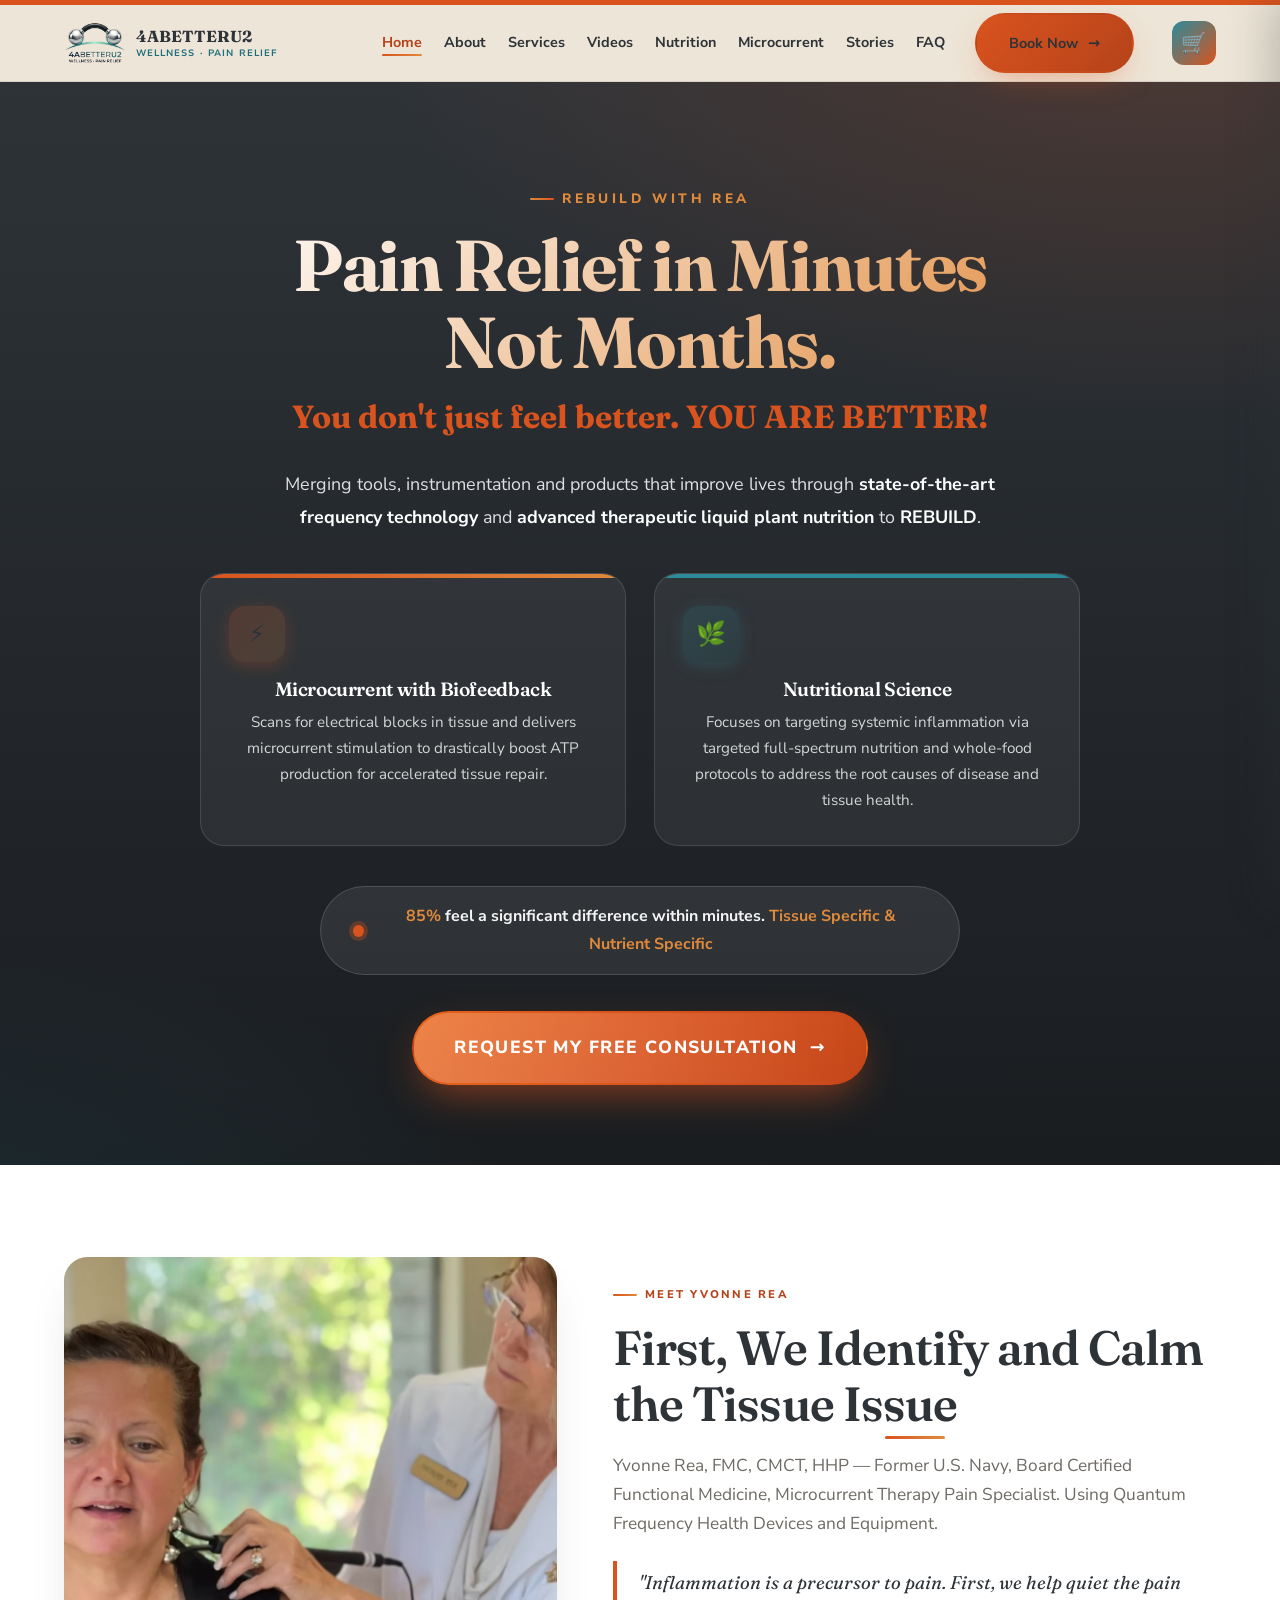
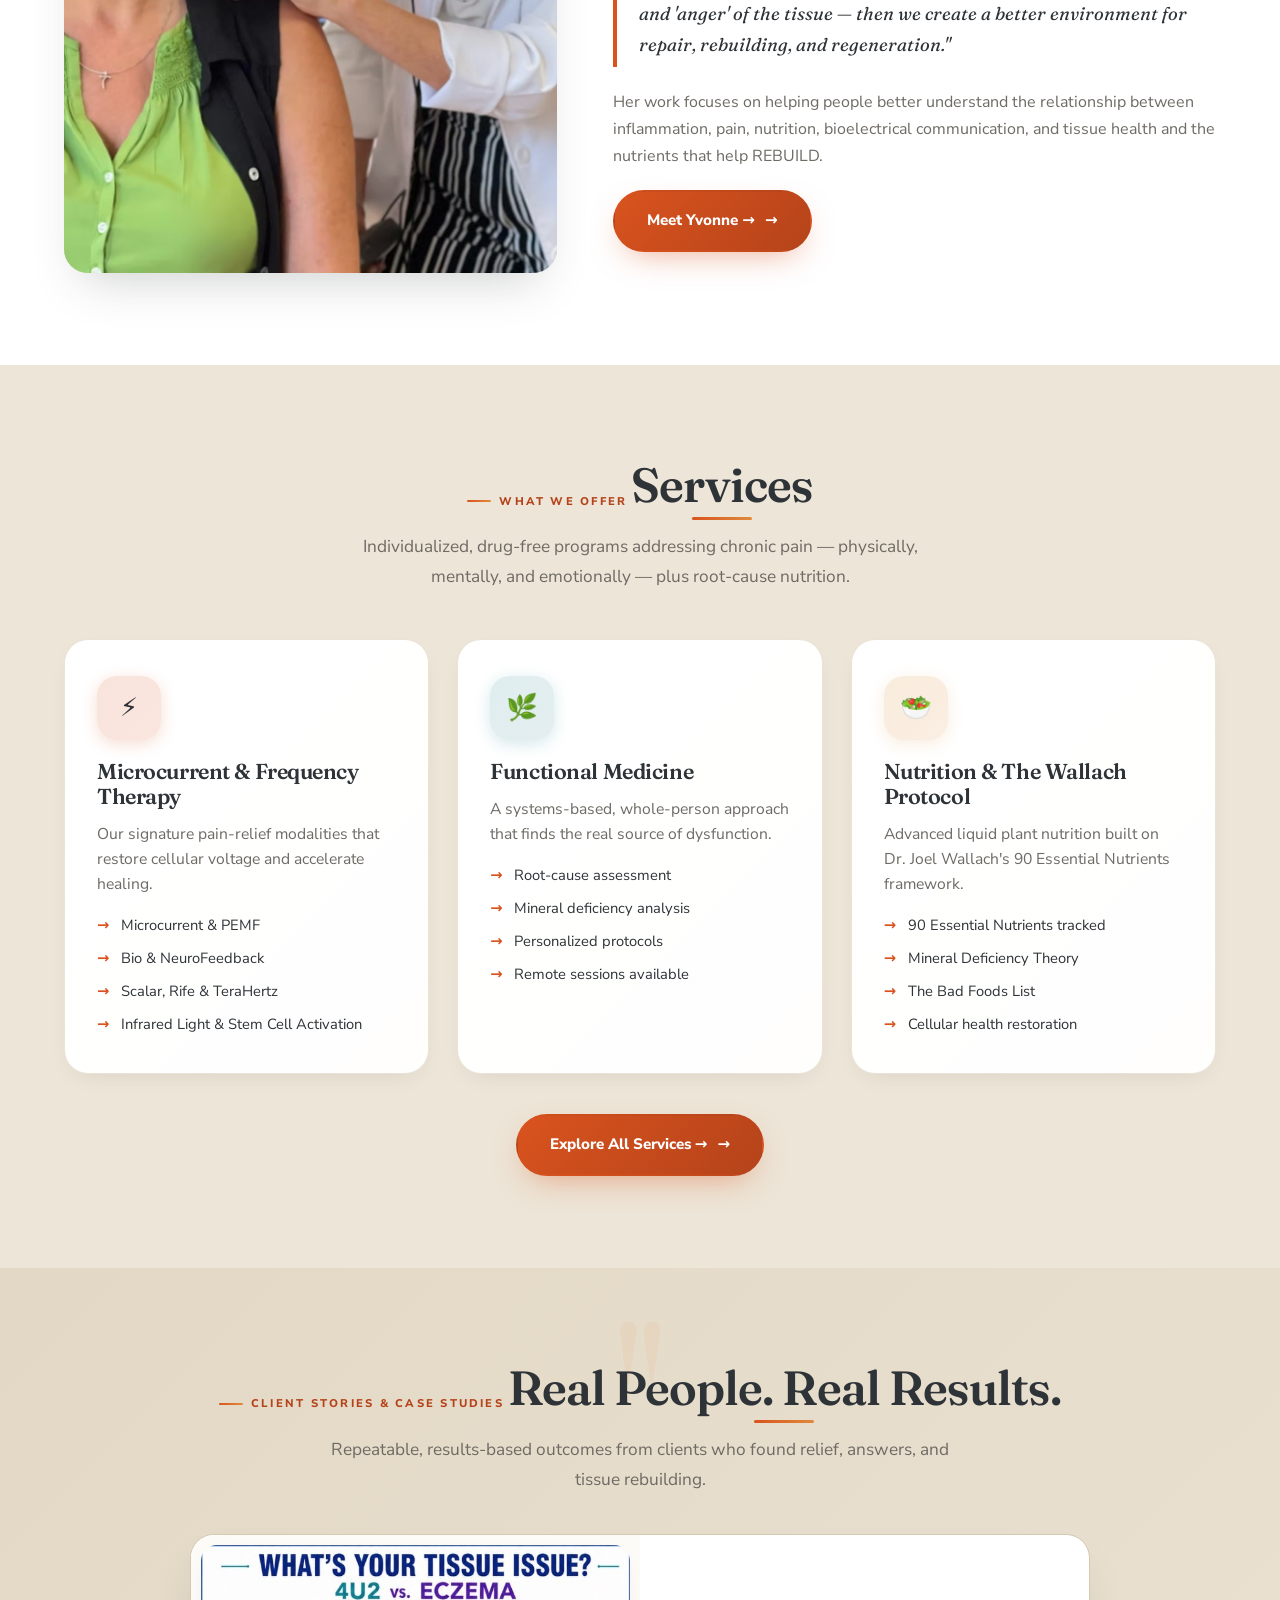
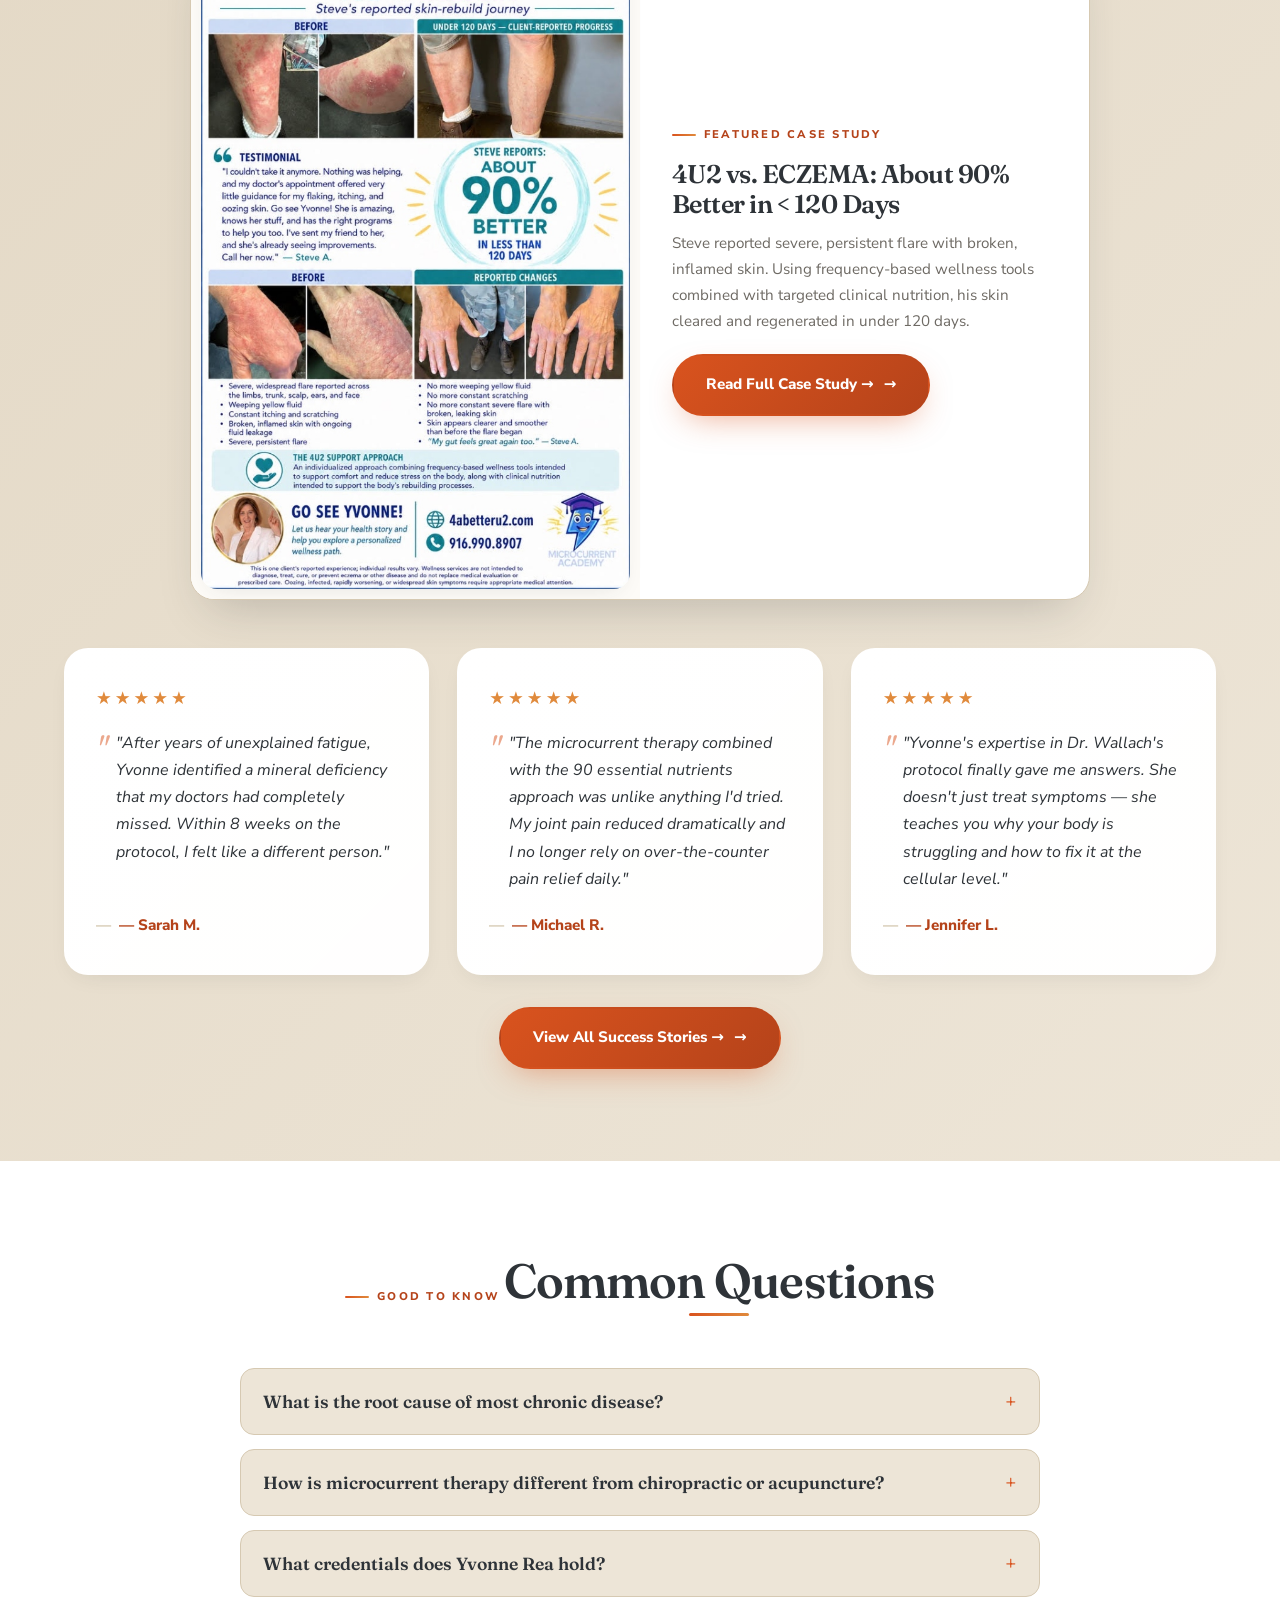
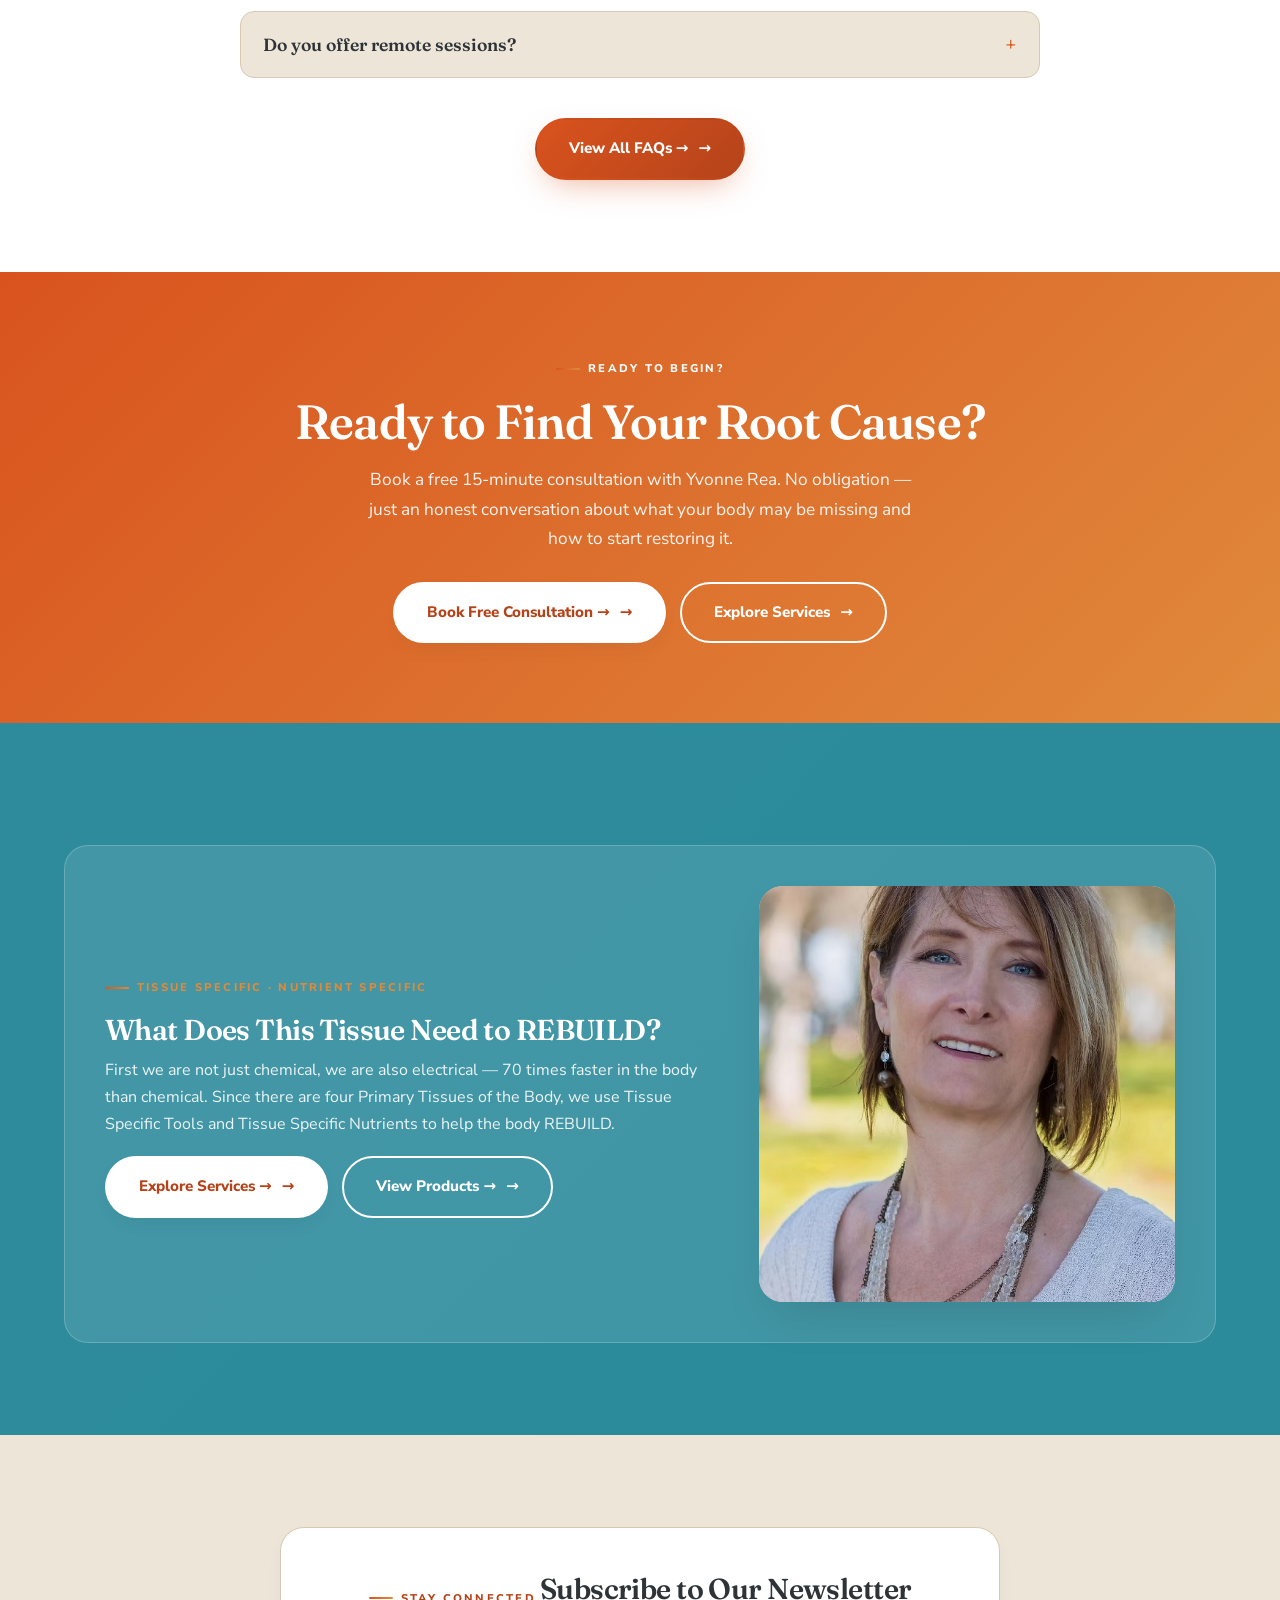
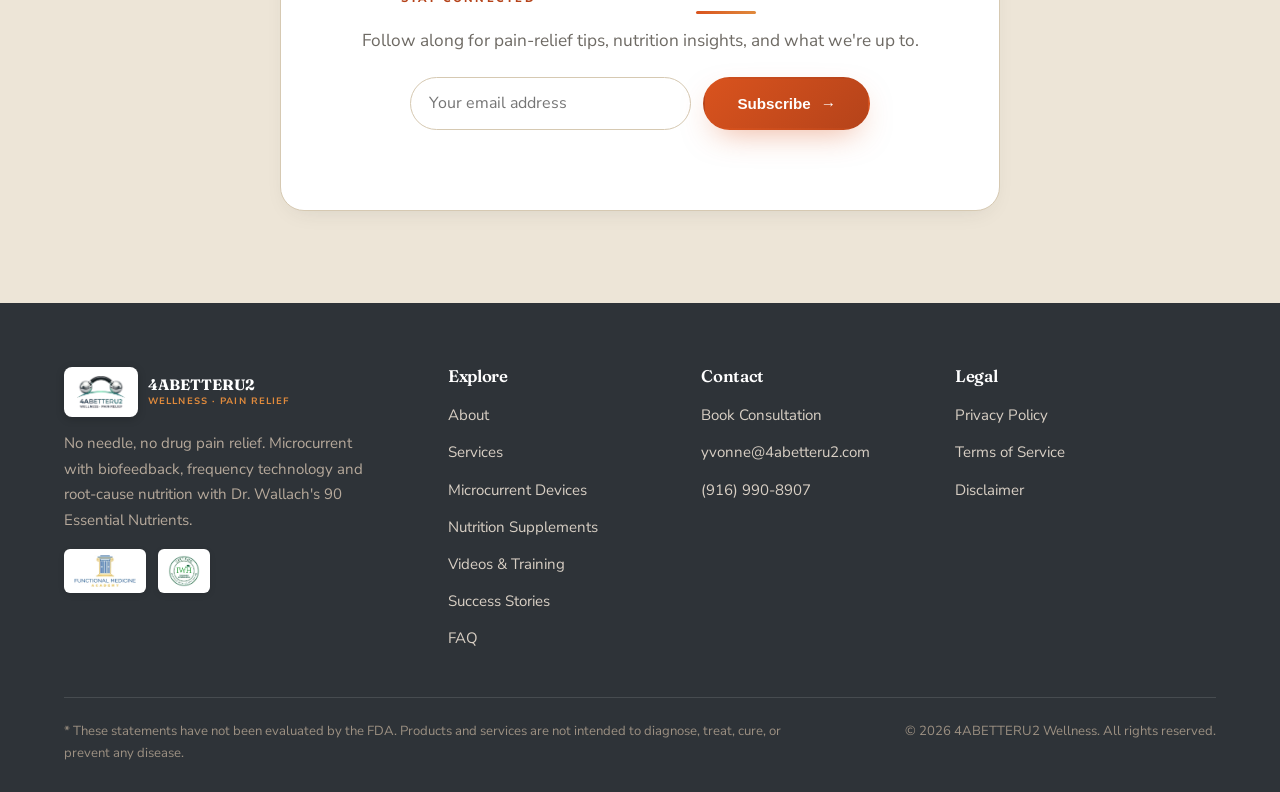
==== commit 4d917e23: "Add dedicated Microcurrent store with dynamic Shopify cart checkout and affiliate code YVONNE7" ====
--- a/index.html
+++ b/index.html
@@ -133,12 +133,13 @@
       </a>
       <nav>
         <button class="nav-toggle" id="navToggle" aria-label="Toggle navigation"><span></span><span></span><span></span></button>
-        <ul class="nav-links" id="navLinks">
+                <ul class="nav-links" id="navLinks">
           <li><a href="index.html" class="active">Home</a></li>
           <li><a href="about.html">About</a></li>
           <li><a href="services.html">Services</a></li>
           <li><a href="videos.html">Videos</a></li>
-          <li><a href="products.html">Products</a></li>
+          <li><a href="products.html">Nutrition</a></li>
+          <li><a href="microcurrent.html">Microcurrent</a></li>
           <li><a href="success-stories.html">Stories</a></li>
           <li><a href="faq.html">FAQ</a></li>
           <li class="nav-cta"><a href="contact.html" class="btn btn-primary">Book Now</a></li>
@@ -411,9 +412,12 @@
         <div>
           <h4>Explore</h4>
           <ul>
-            <li><a href="about.html">About Yvonne</a></li>
+            <li><a href="about.html">About</a></li>
             <li><a href="services.html">Services</a></li>
-            <li><a href="products.html">Products</a></li>
+            <li><a href="microcurrent.html">Microcurrent Devices</a></li>
+            <li><a href="products.html">Nutrition Supplements</a></li>
+            <li><a href="videos.html">Videos &amp; Training</a></li>
+            <li><a href="success-stories.html">Success Stories</a></li>
             <li><a href="faq.html">FAQ</a></li>
           </ul>
         </div>
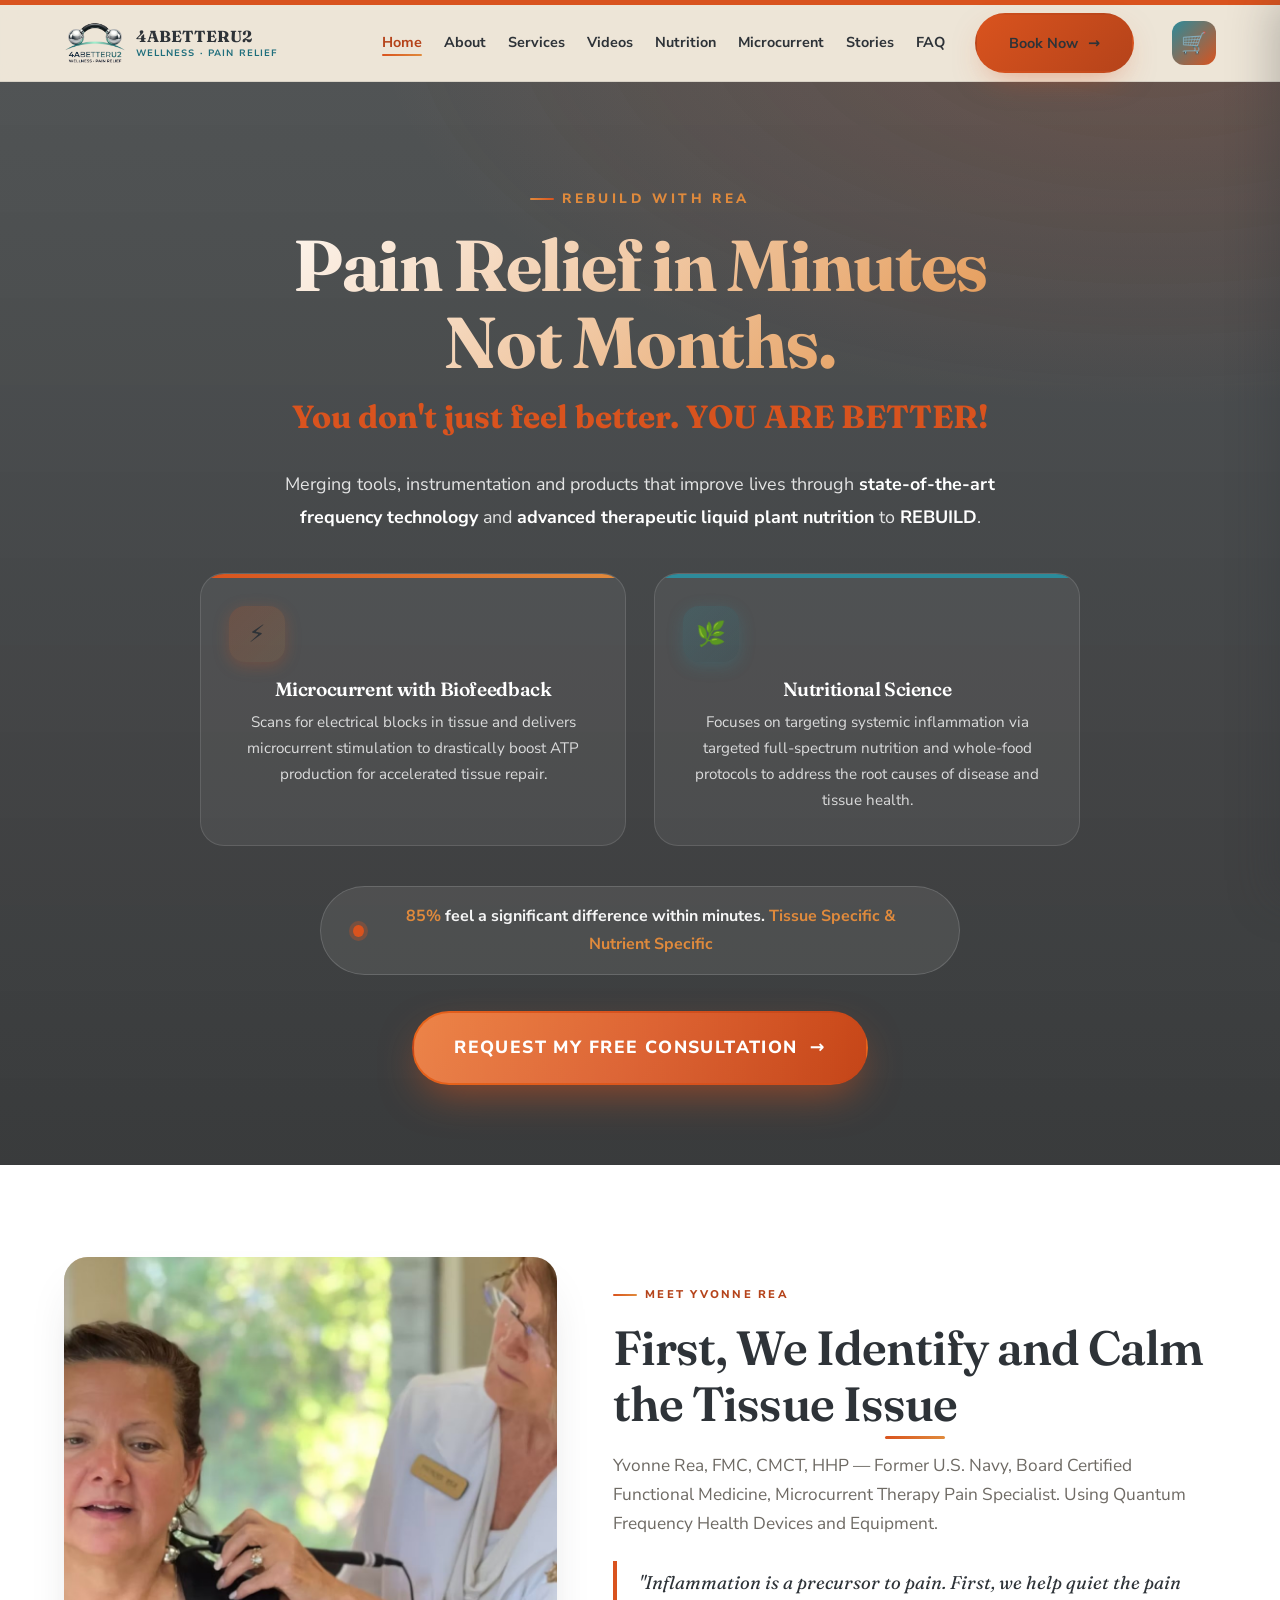
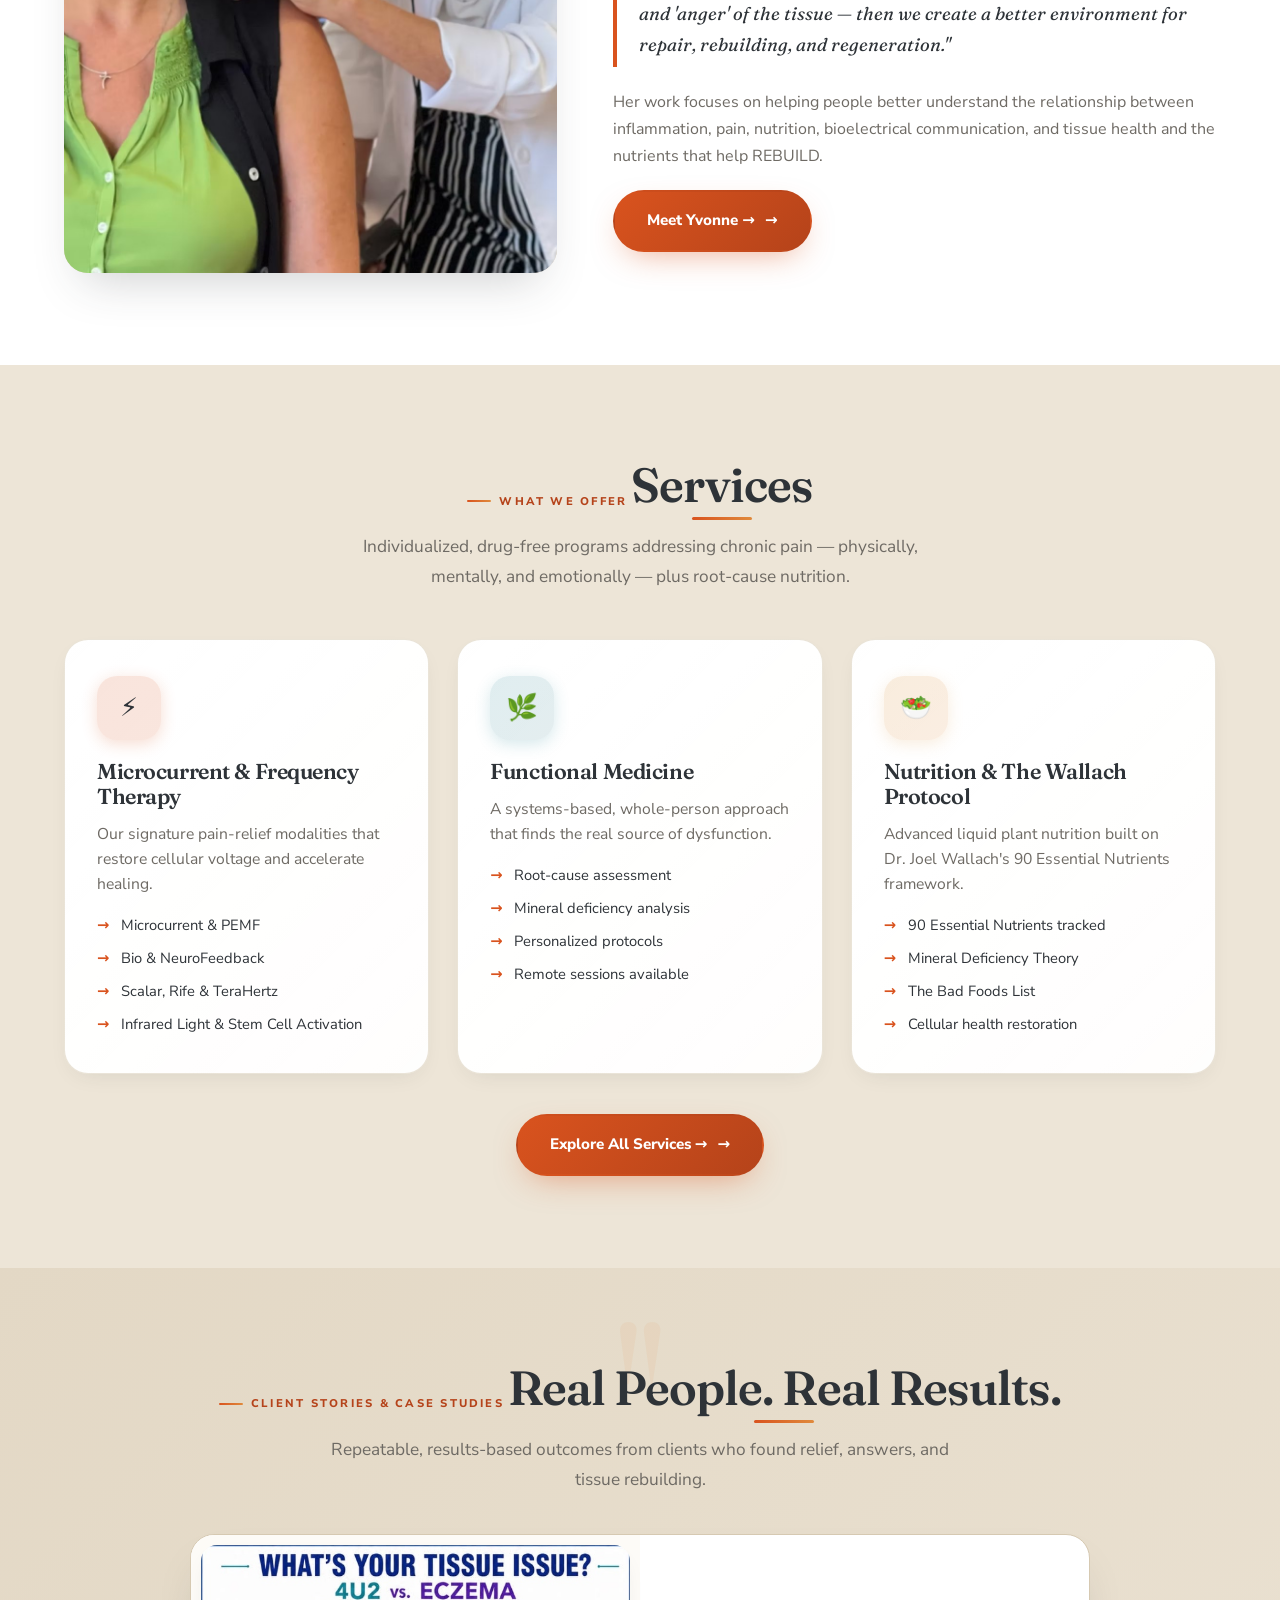
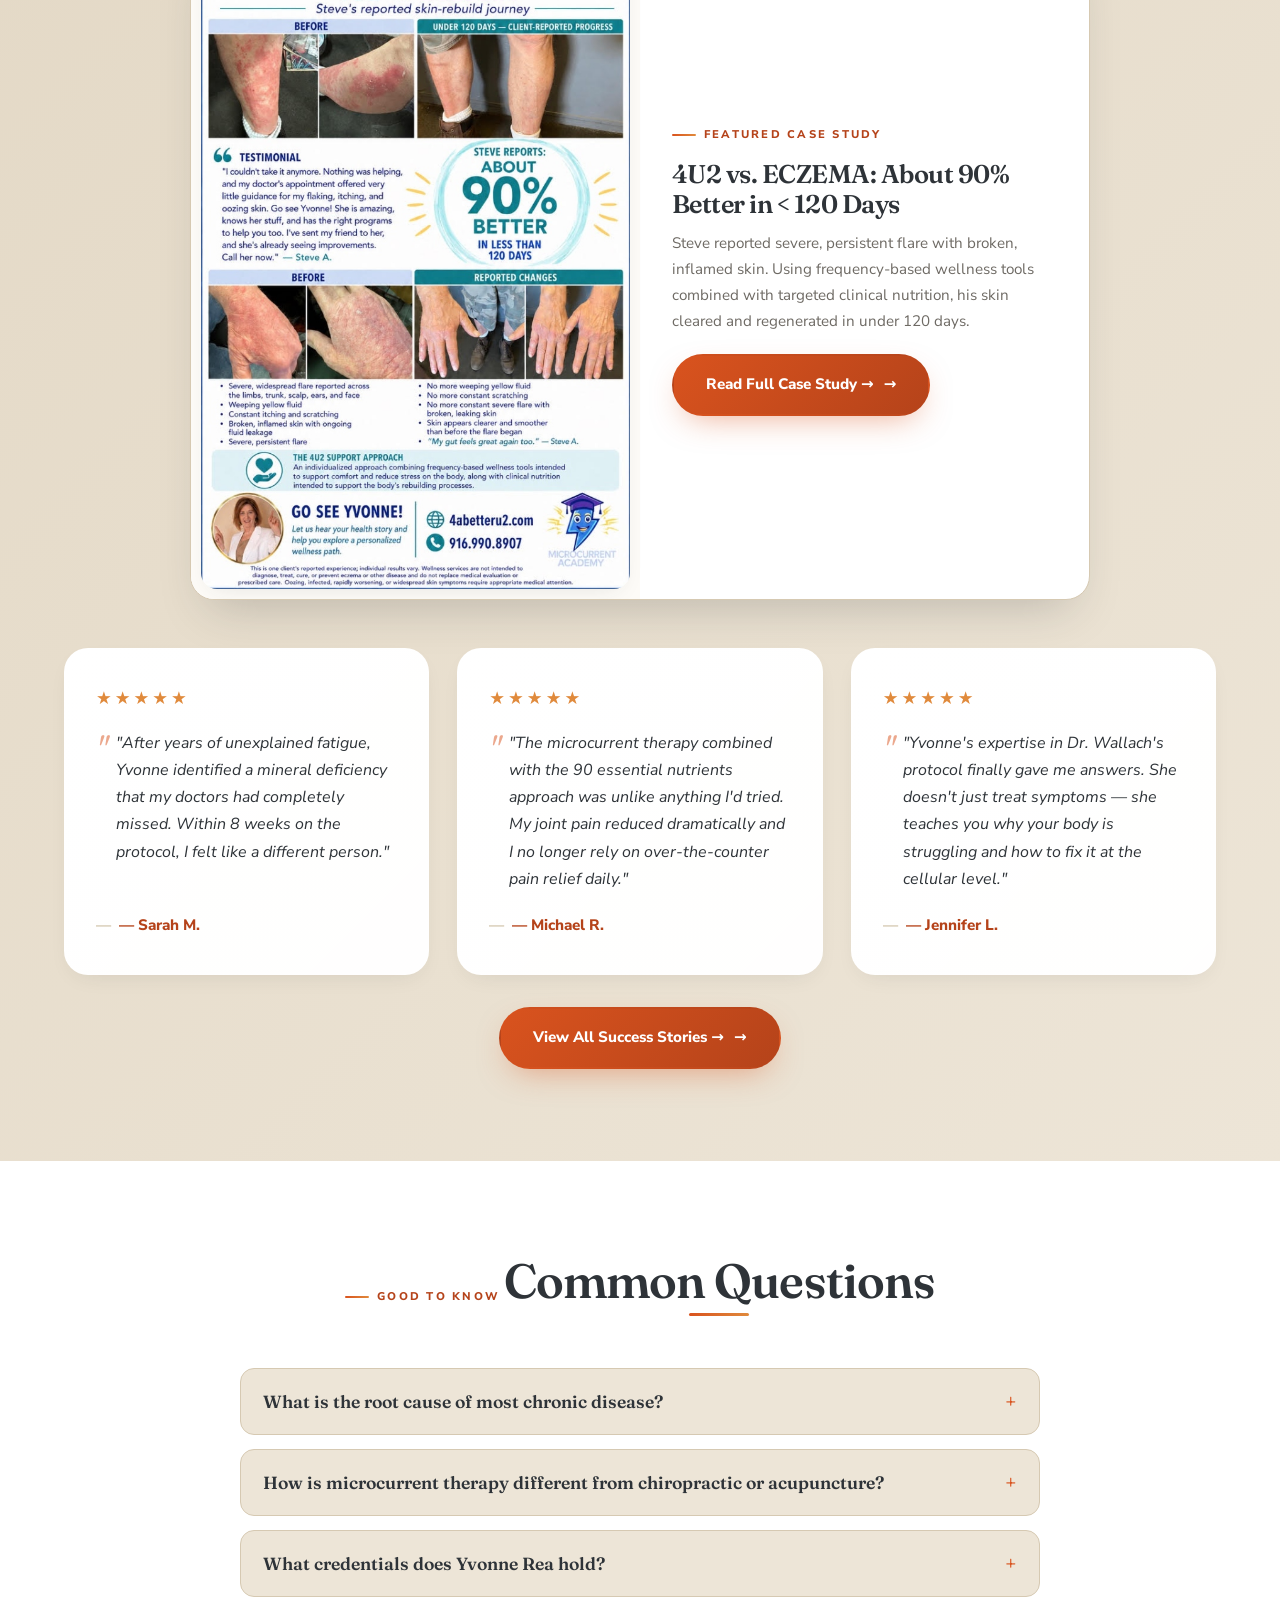
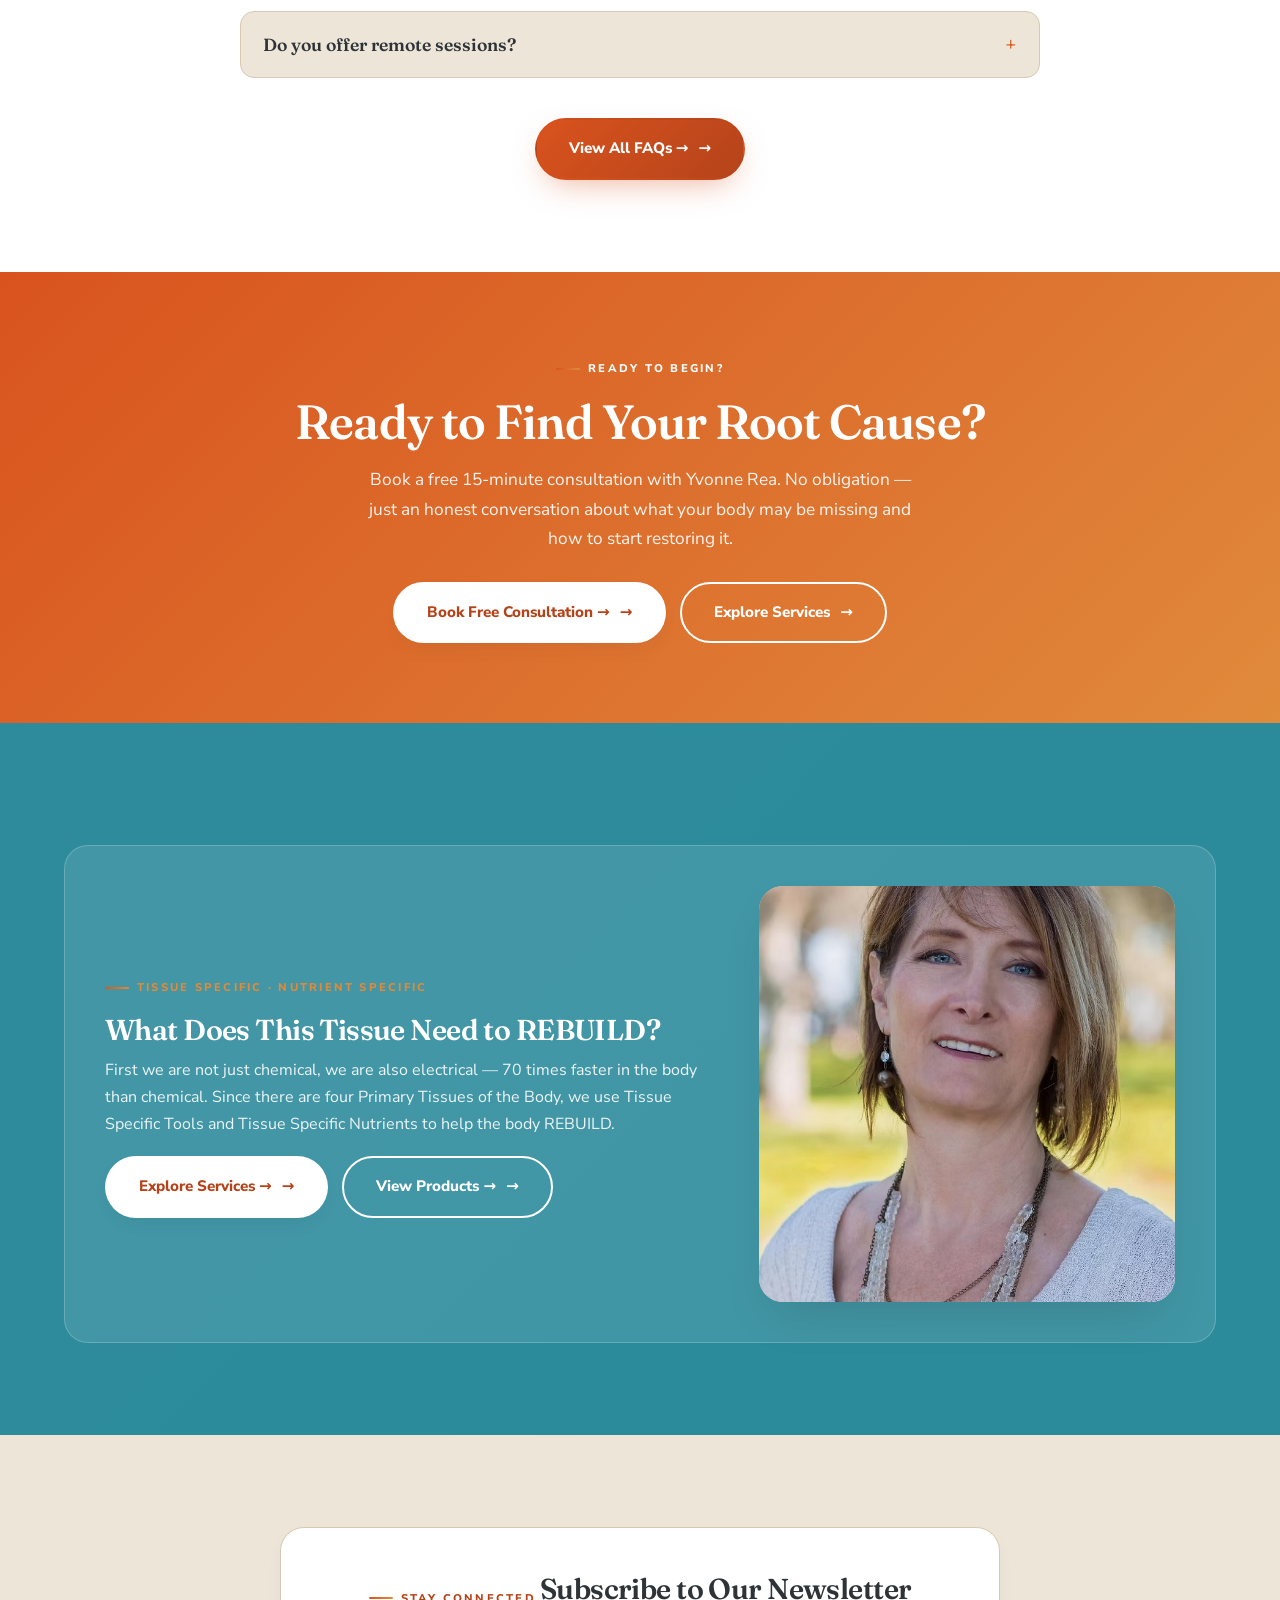
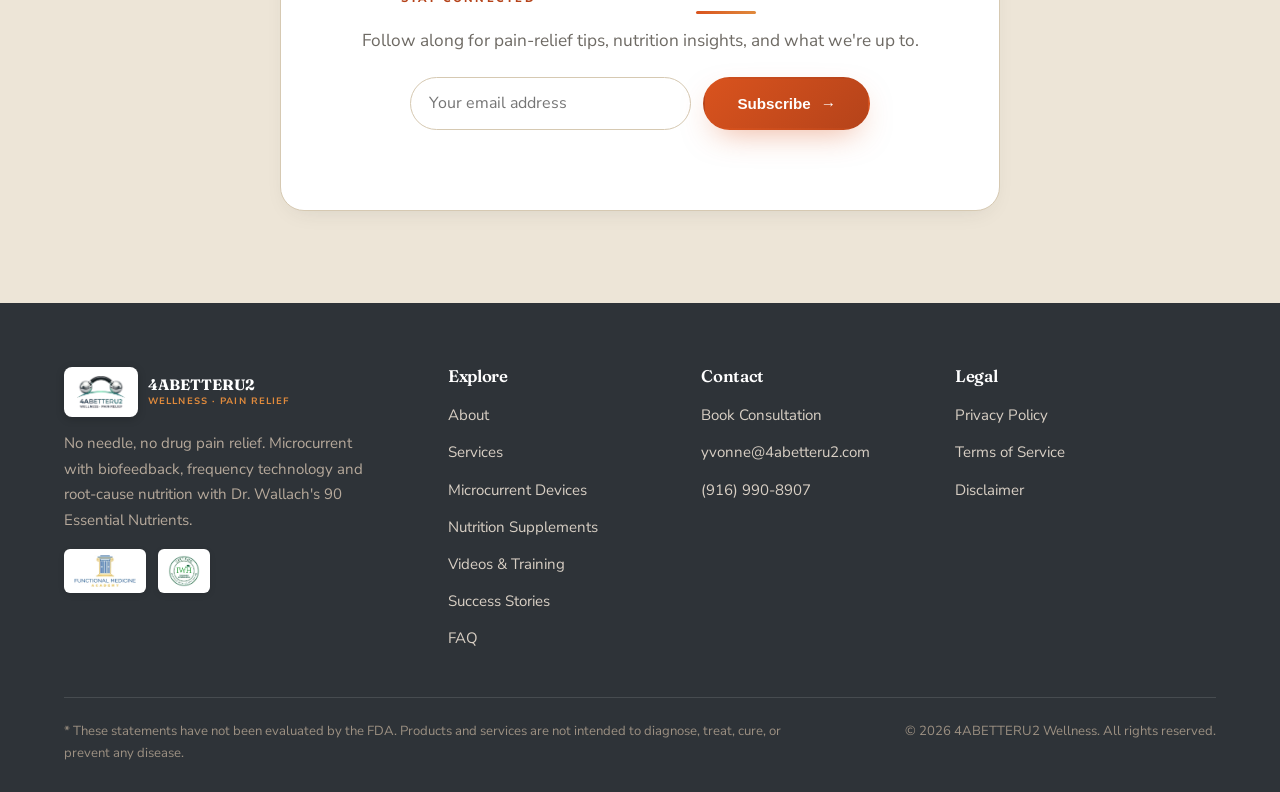
==== commit be0f79ee: "Add parallax video background to homepage hero using Less_medical_looking_intern.mp4" ====
--- a/index.html
+++ b/index.html
@@ -156,6 +156,12 @@
 
   <!-- ============== HERO — REBUILD WITH REA ============== -->
   <section class="rebuild-hero" id="home">
+    <div class="hero-video-bg" aria-hidden="true">
+      <video autoplay muted loop playsinline preload="auto">
+        <source src="images/Less_medical_looking_intern.mp4" type="video/mp4">
+      </video>
+      <div class="hero-video-overlay"></div>
+    </div>
     <div class="container">
       <div class="rebuild-hero-content">
         <span class="eyebrow">REBUILD WITH REA</span>
@@ -449,5 +455,26 @@
   <script src="products.js"></script>
   <script src="cart.js"></script>
   <script src="script.js"></script>
+  <script>
+    // Parallax scroll for hero video background
+    (function() {
+      var videoBg = document.querySelector('.hero-video-bg');
+      if (!videoBg) return;
+      var ticking = false;
+      function updateParallax() {
+        var scrolled = window.pageYOffset;
+        if (scrolled < window.innerHeight) {
+          videoBg.style.transform = 'translateY(' + (scrolled * 0.4) + 'px)';
+        }
+        ticking = false;
+      }
+      window.addEventListener('scroll', function() {
+        if (!ticking) {
+          window.requestAnimationFrame(updateParallax);
+          ticking = true;
+        }
+      }, { passive: true });
+    })();
+  </script>
 </body>
 </html>
--- a/styles.css
+++ b/styles.css
@@ -1138,19 +1138,43 @@
   padding: 100px 0 80px;
 }
 
-.rebuild-hero::before {
-  content: "";
+/* Video parallax background */
+.hero-video-bg {
+  position: absolute;
+  top: 0;
+  left: 0;
+  width: 100%;
+  height: 120%;
+  z-index: -2;
+  overflow: hidden;
+  will-change: transform;
+}
+
+.hero-video-bg video {
+  position: absolute;
+  top: 50%;
+  left: 50%;
+  min-width: 100%;
+  min-height: 100%;
+  width: auto;
+  height: auto;
+  transform: translate(-50%, -50%);
+  object-fit: cover;
+}
+
+.hero-video-overlay {
   position: absolute;
   inset: 0;
-  z-index: -1;
   background:
     radial-gradient(1200px 600px at 90% -5%, rgba(217,83,30,.18), transparent 65%),
     radial-gradient(1000px 550px at -5% 110%, rgba(46,139,155,.14), transparent 60%),
     radial-gradient(600px 400px at 50% 120%, rgba(224,164,88,.1), transparent 50%),
-    linear-gradient(180deg, var(--charcoal) 0%, #1a1d20 100%);
+    linear-gradient(180deg, rgba(46,51,56,0.82) 0%, rgba(26,29,32,0.88) 100%);
 }
 
 .rebuild-hero .container {
+  position: relative;
+  z-index: 1;
   animation: fadeInUp 1s ease-out;
 }
 
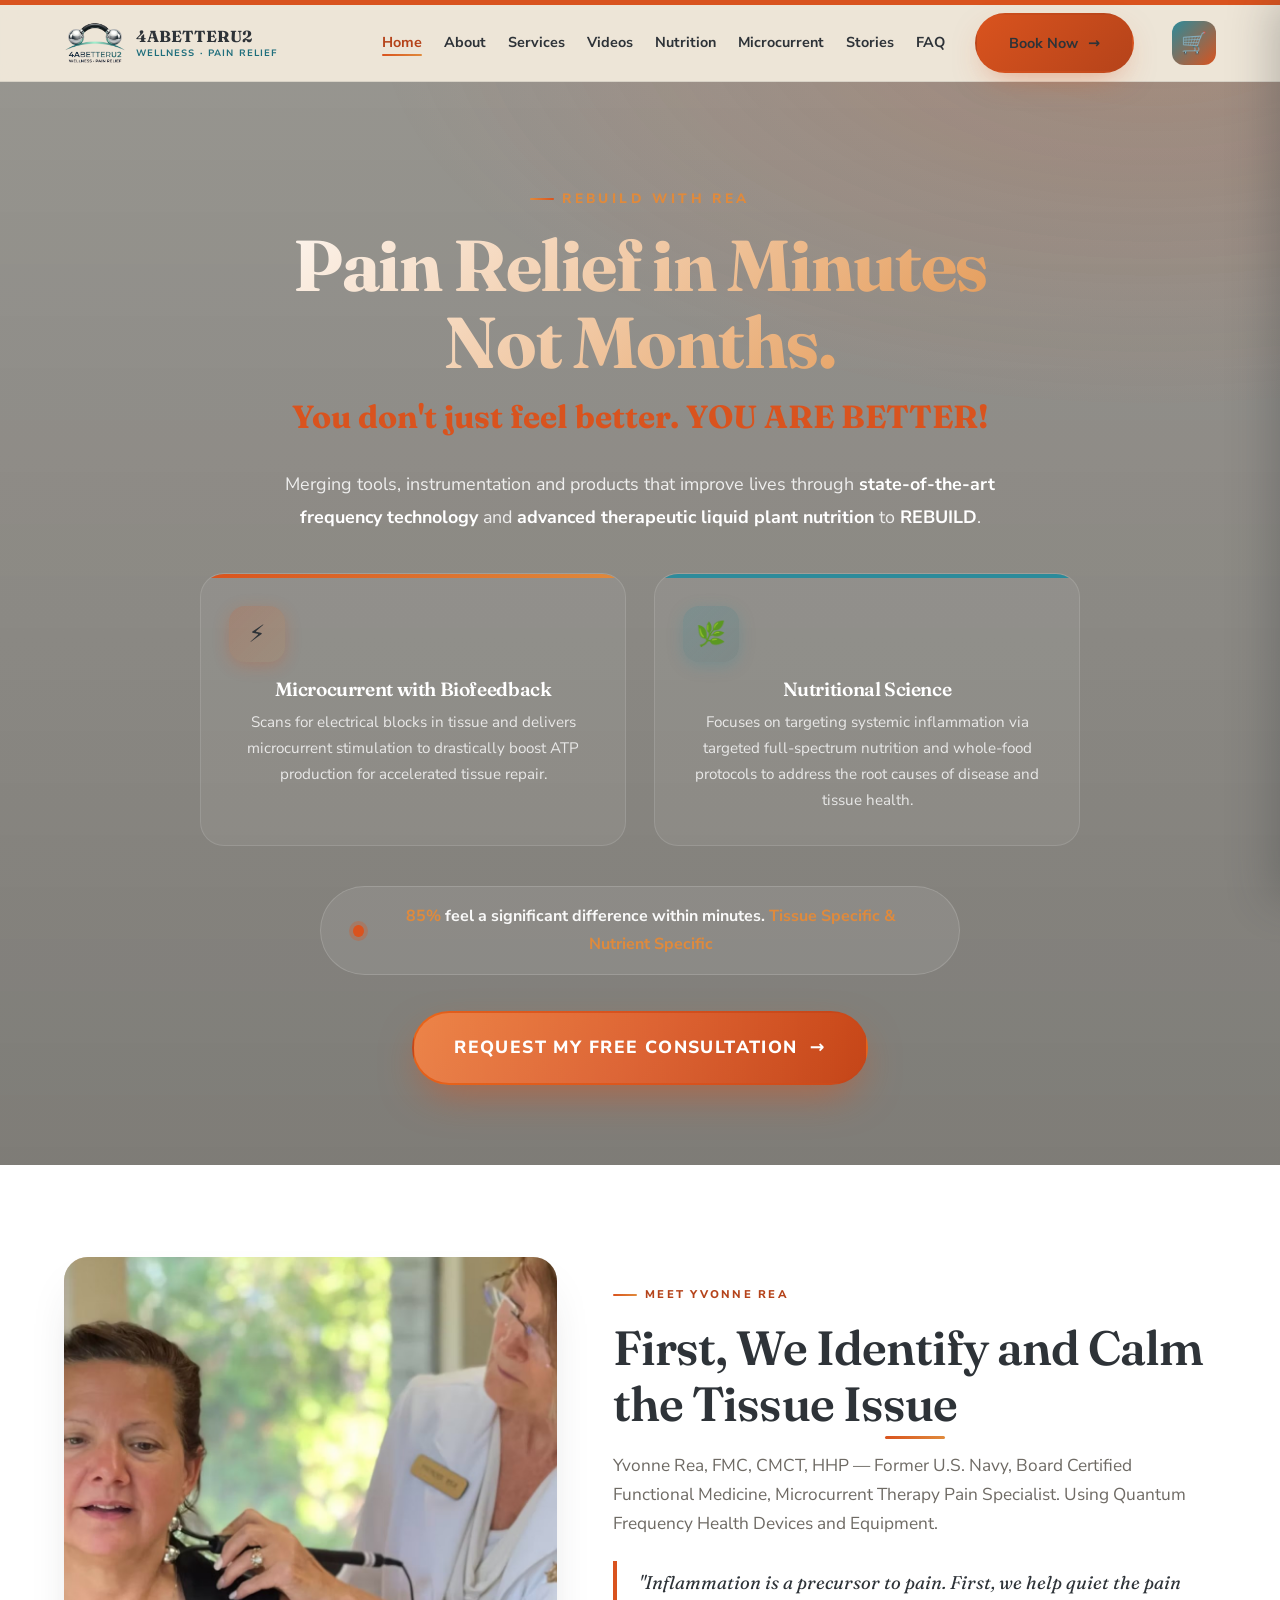
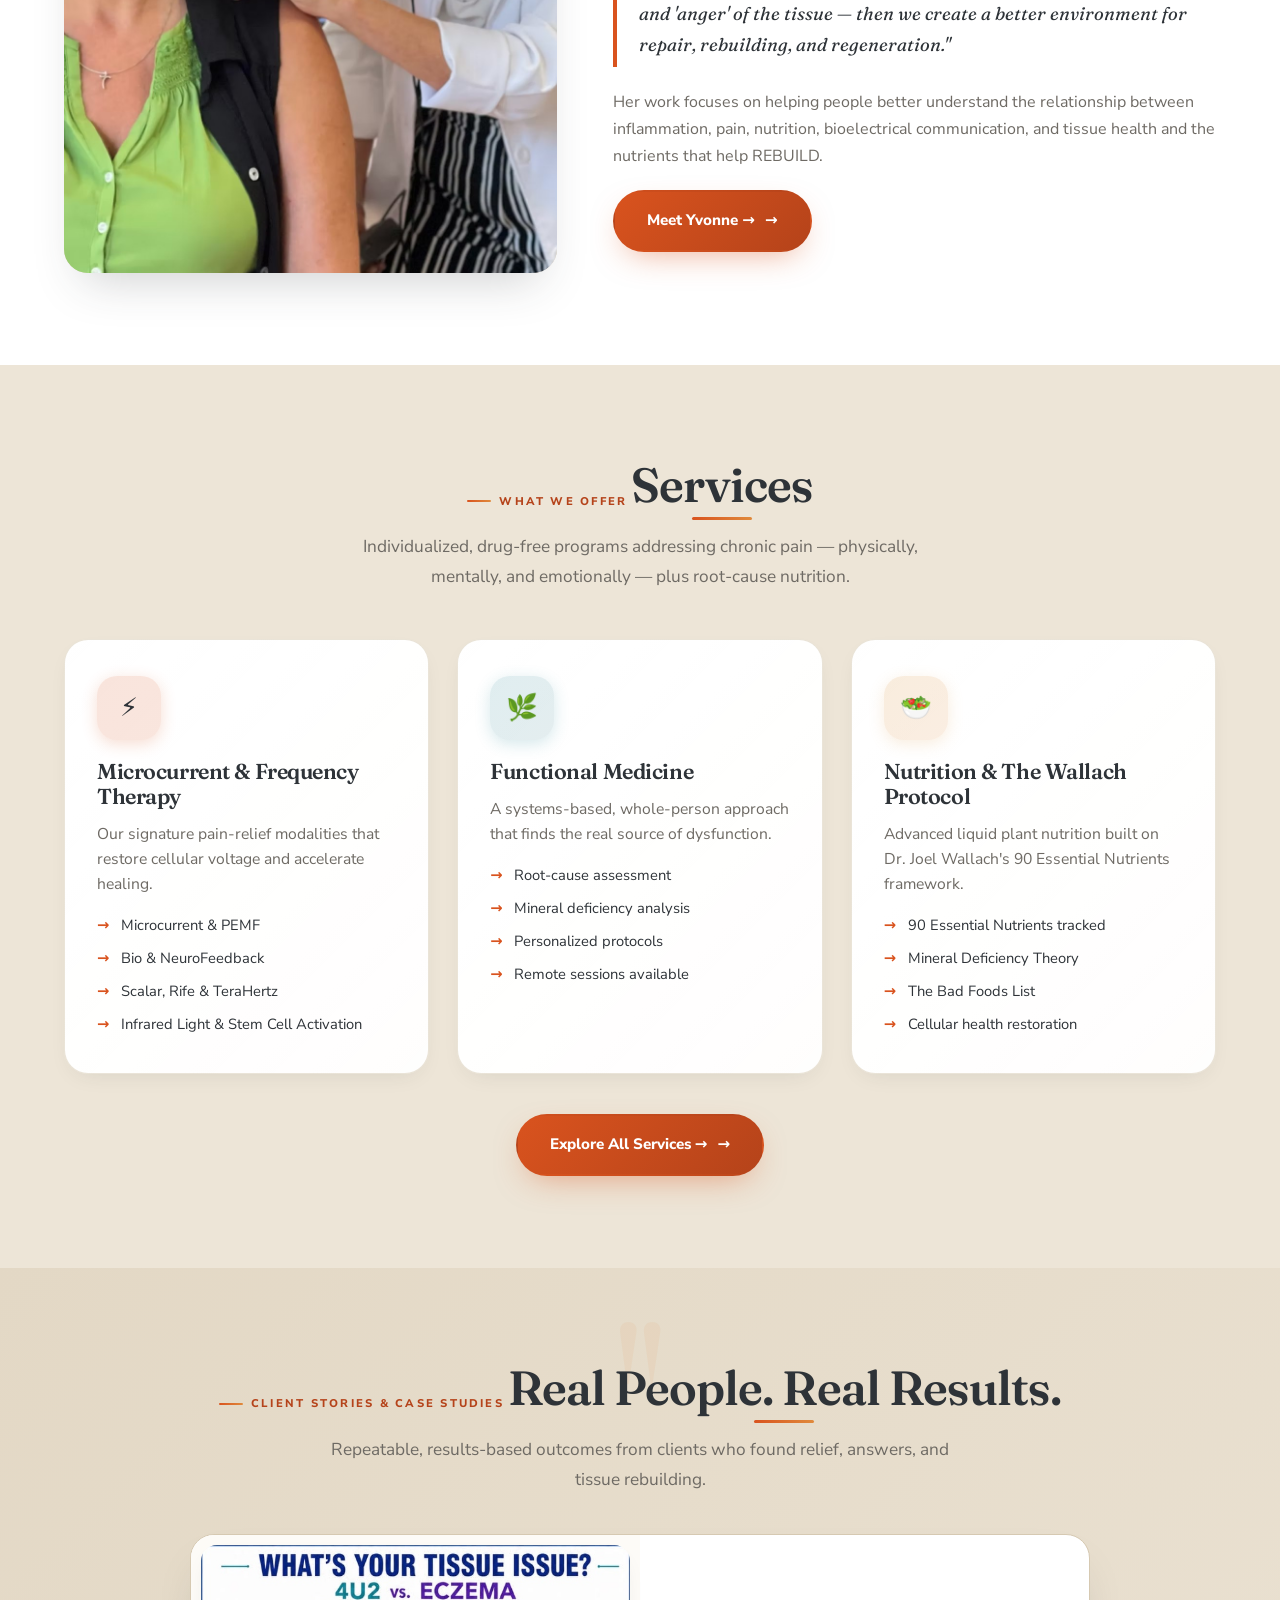
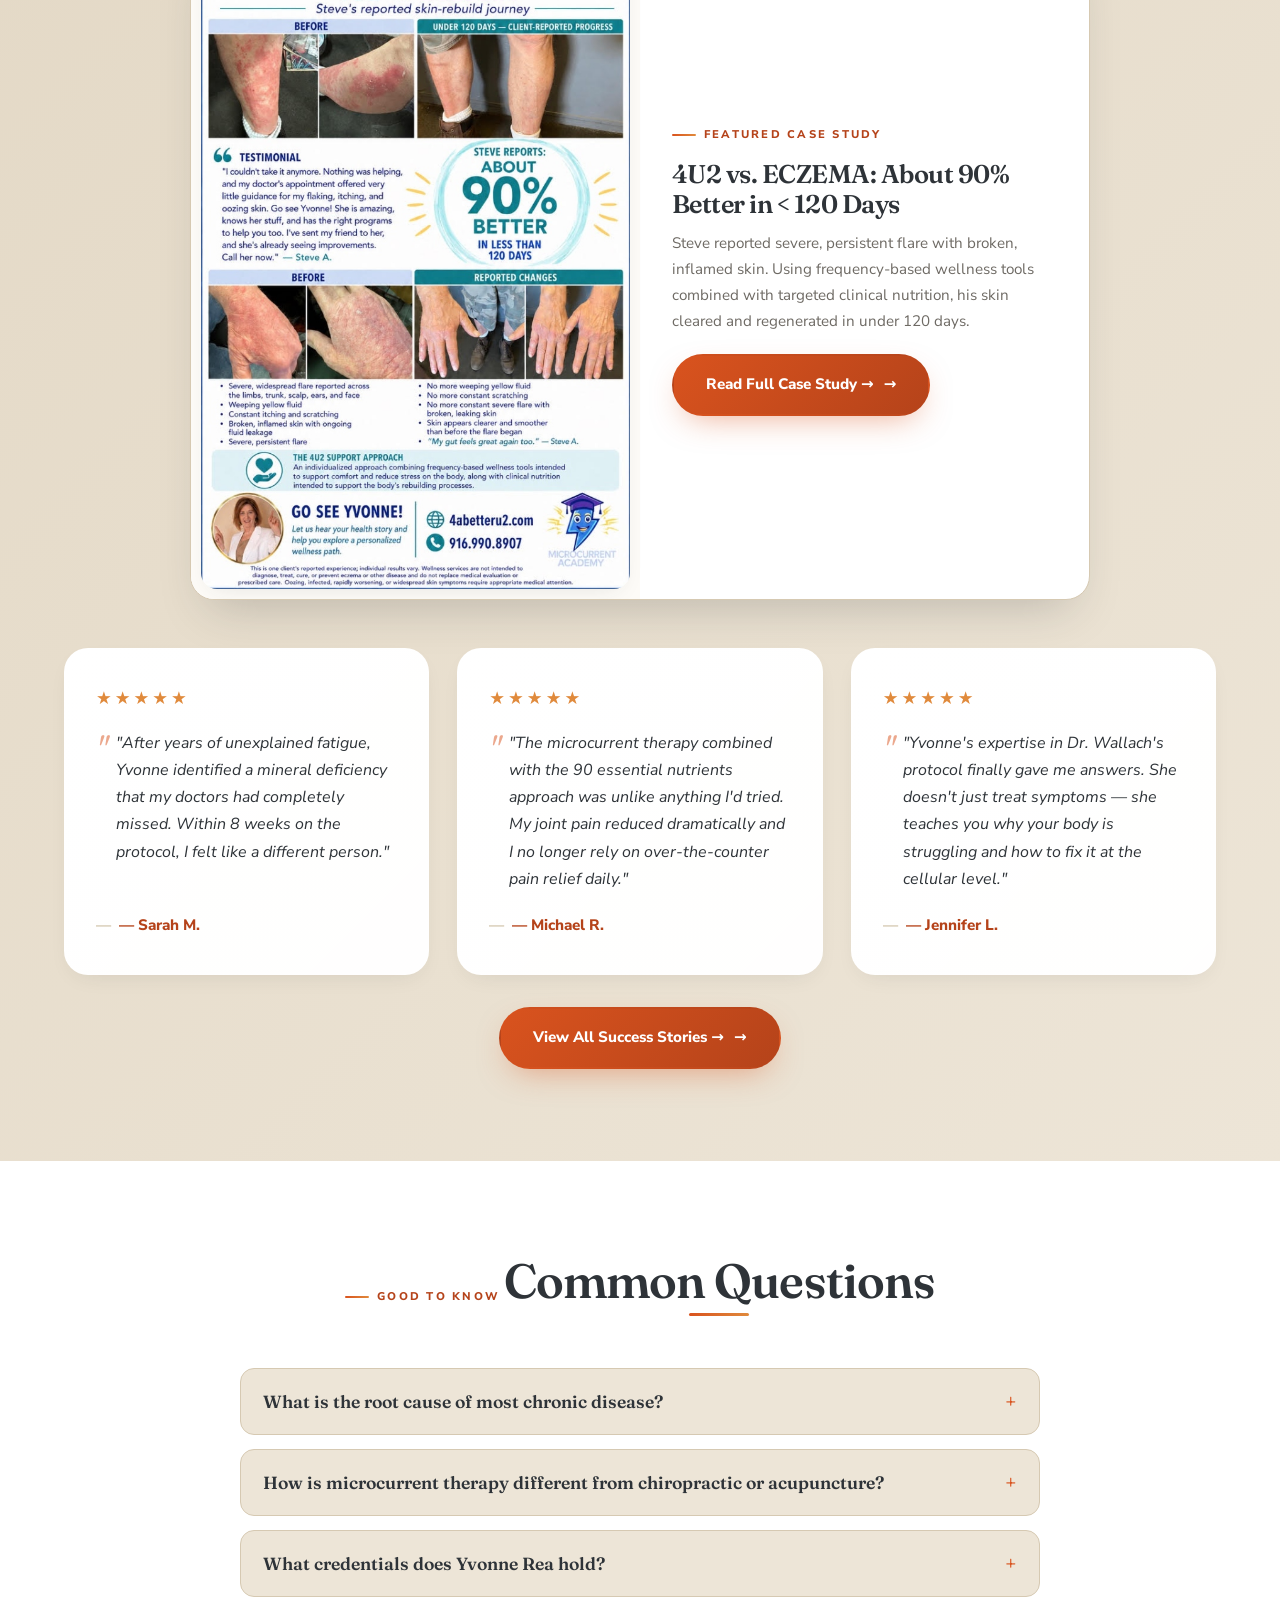
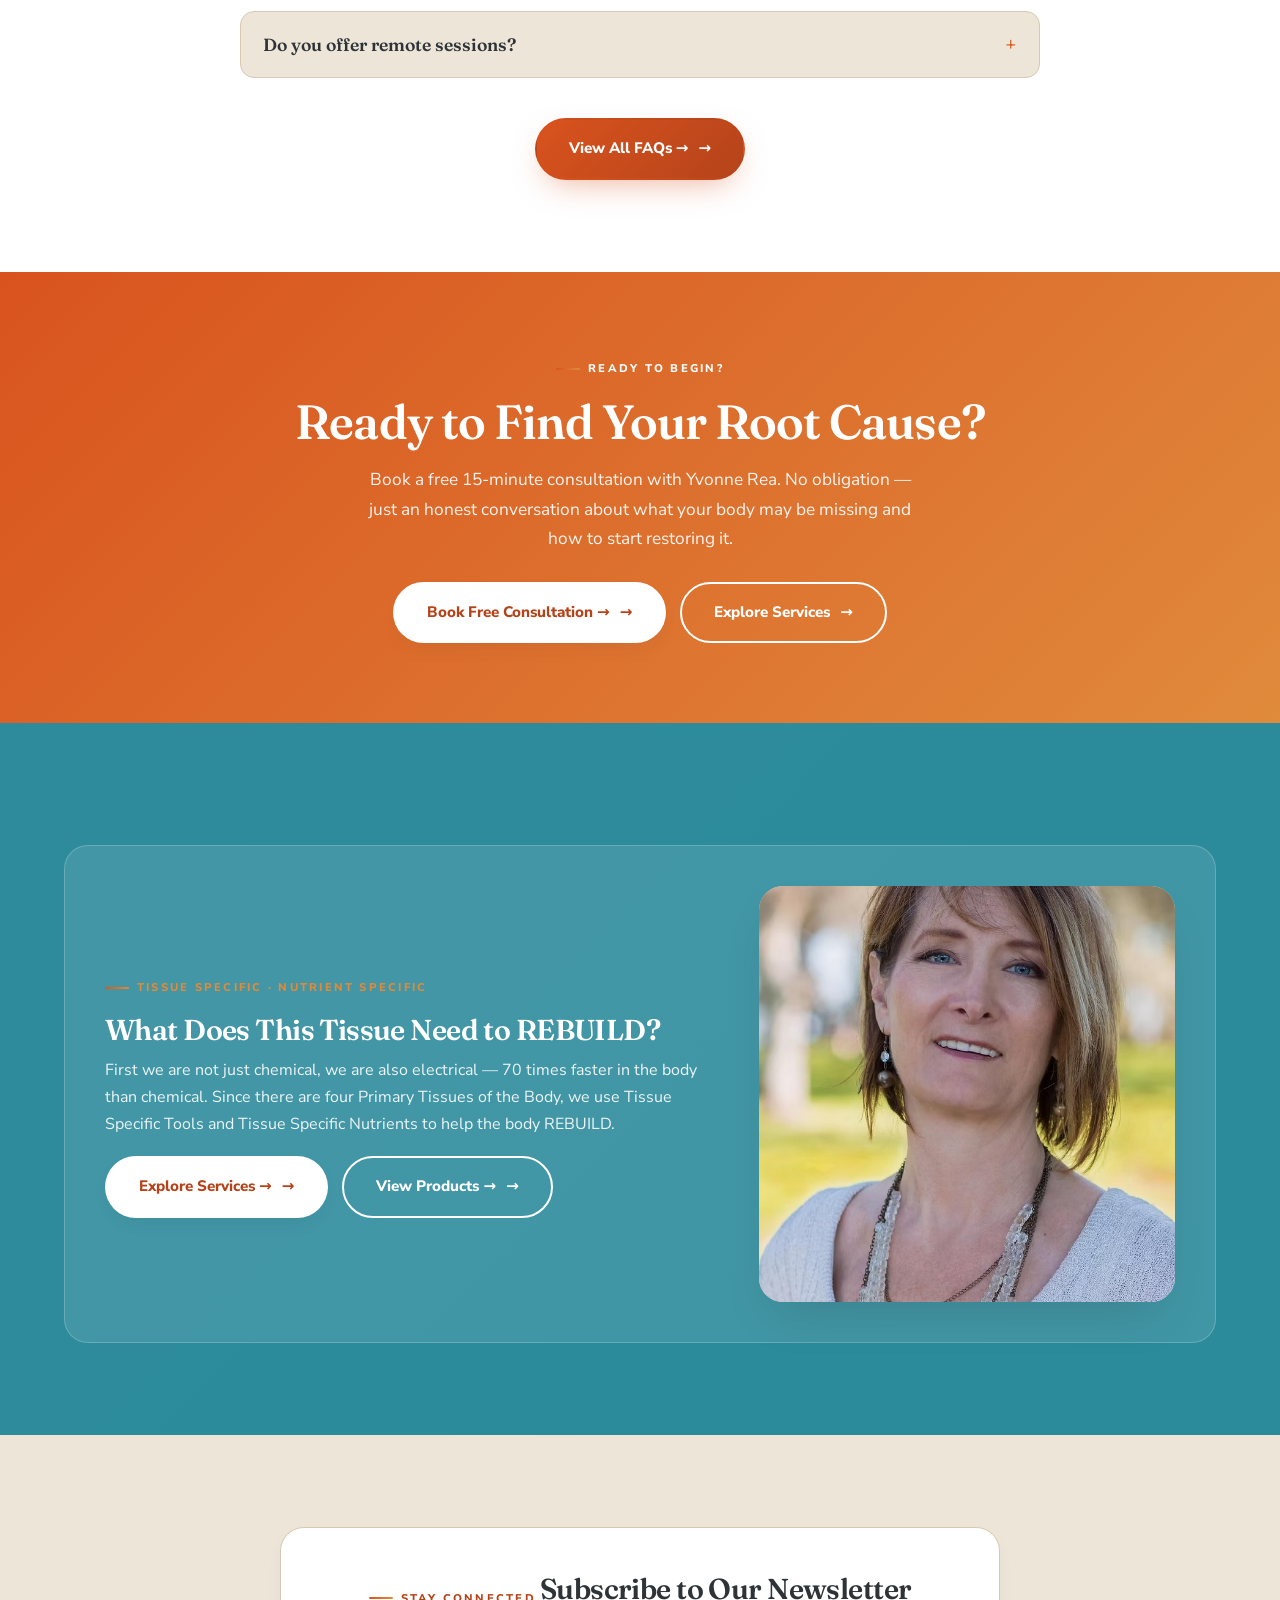
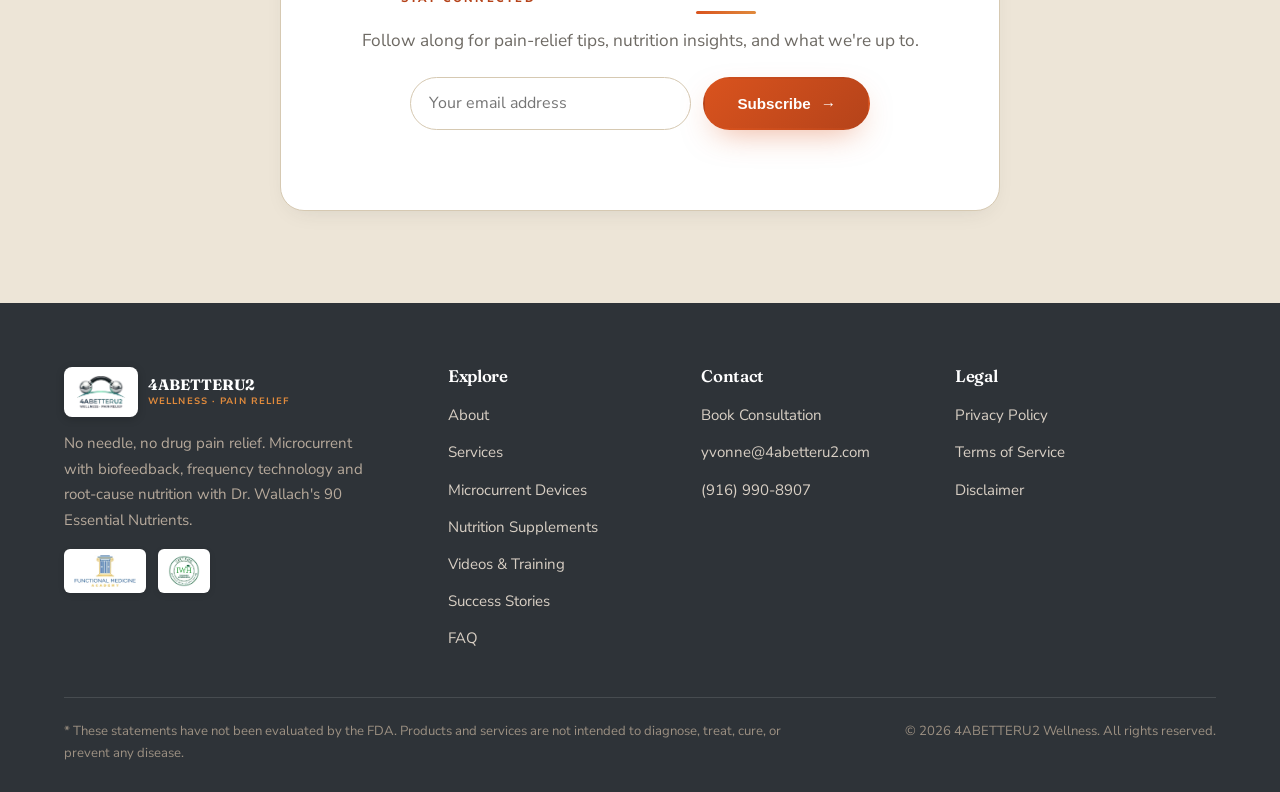
==== commit 9861dad4: "Make hero video scroll-driven (scrubs through frames on scroll) and lighten overlay to 45-55% opacit" ====
--- a/index.html
+++ b/index.html
@@ -157,7 +157,7 @@
   <!-- ============== HERO — REBUILD WITH REA ============== -->
   <section class="rebuild-hero" id="home">
     <div class="hero-video-bg" aria-hidden="true">
-      <video autoplay muted loop playsinline preload="auto">
+      <video muted playsinline preload="auto" id="heroVideo">
         <source src="images/Less_medical_looking_intern.mp4" type="video/mp4">
       </video>
       <div class="hero-video-overlay"></div>
@@ -456,24 +456,60 @@
   <script src="cart.js"></script>
   <script src="script.js"></script>
   <script>
-    // Parallax scroll for hero video background
+    // Scroll-driven video playback for hero background
     (function() {
-      var videoBg = document.querySelector('.hero-video-bg');
-      if (!videoBg) return;
+      var video = document.getElementById('heroVideo');
+      var hero = document.querySelector('.rebuild-hero');
+      if (!video || !hero) return;
+
       var ticking = false;
-      function updateParallax() {
-        var scrolled = window.pageYOffset;
-        if (scrolled < window.innerHeight) {
-          videoBg.style.transform = 'translateY(' + (scrolled * 0.4) + 'px)';
+
+      // Wait for video metadata to load so we know duration
+      function initVideo() {
+        if (video.readyState >= 1) {
+          video.pause();
+          updateScrollVideo();
+        } else {
+          video.addEventListener('loadedmetadata', function() {
+            video.pause();
+            updateScrollVideo();
+          });
+        }
+      }
+
+      function updateScrollVideo() {
+        var heroRect = hero.getBoundingClientRect();
+        var heroHeight = hero.offsetHeight;
+        var viewportHeight = window.innerHeight;
+
+        // Calculate scroll progress through the hero (0 to 1)
+        // Starts when hero top enters viewport from bottom, ends when hero top exits top
+        var scrollProgress = Math.max(0, Math.min(1,
+          (viewportHeight - heroRect.top) / (viewportHeight + heroHeight)
+        ));
+
+        // Map scroll progress to video duration
+        if (video.duration) {
+          video.currentTime = scrollProgress * video.duration;
         }
         ticking = false;
       }
+
       window.addEventListener('scroll', function() {
         if (!ticking) {
-          window.requestAnimationFrame(updateParallax);
+          window.requestAnimationFrame(updateScrollVideo);
           ticking = true;
         }
       }, { passive: true });
+
+      window.addEventListener('resize', function() {
+        if (!ticking) {
+          window.requestAnimationFrame(updateScrollVideo);
+          ticking = true;
+        }
+      }, { passive: true });
+
+      initVideo();
     })();
   </script>
 </body>
--- a/styles.css
+++ b/styles.css
@@ -1169,7 +1169,7 @@
     radial-gradient(1200px 600px at 90% -5%, rgba(217,83,30,.18), transparent 65%),
     radial-gradient(1000px 550px at -5% 110%, rgba(46,139,155,.14), transparent 60%),
     radial-gradient(600px 400px at 50% 120%, rgba(224,164,88,.1), transparent 50%),
-    linear-gradient(180deg, rgba(46,51,56,0.82) 0%, rgba(26,29,32,0.88) 100%);
+    linear-gradient(180deg, rgba(46,51,56,0.45) 0%, rgba(26,29,32,0.55) 100%);
 }
 
 .rebuild-hero .container {
